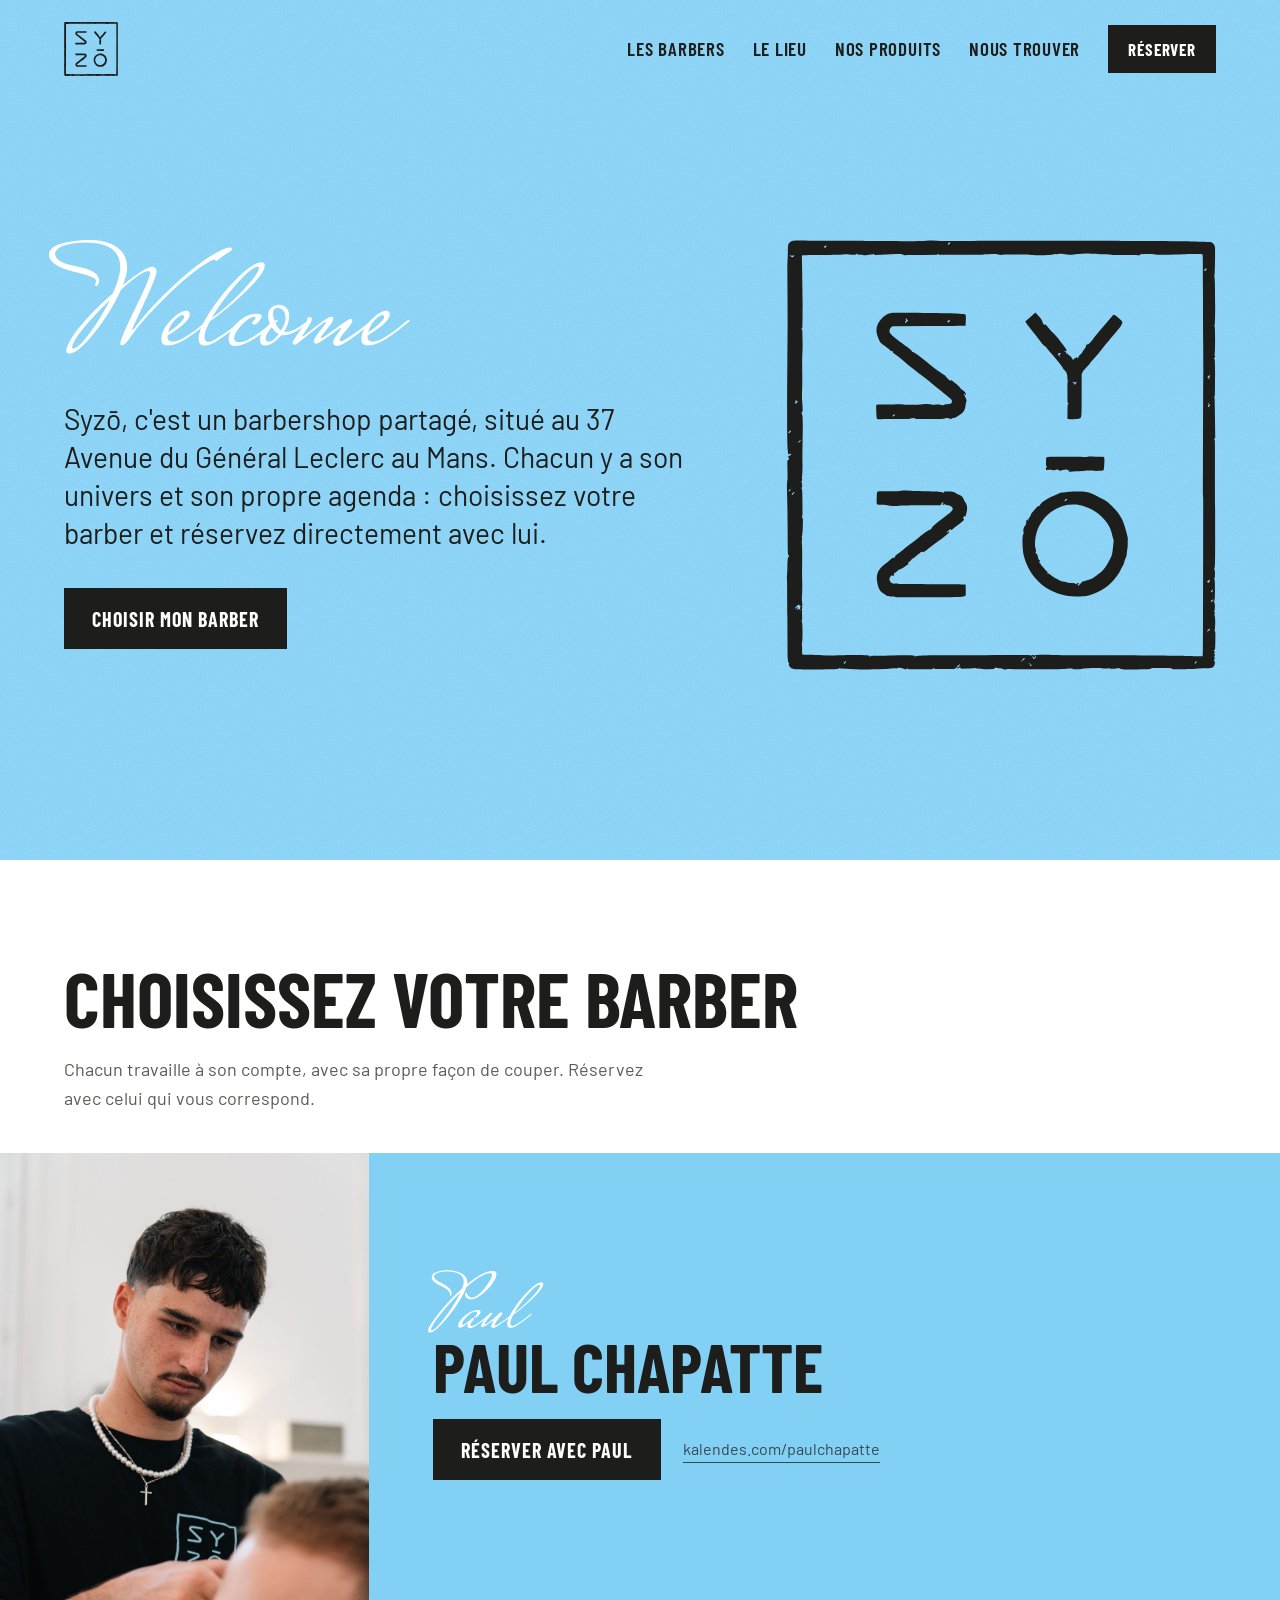
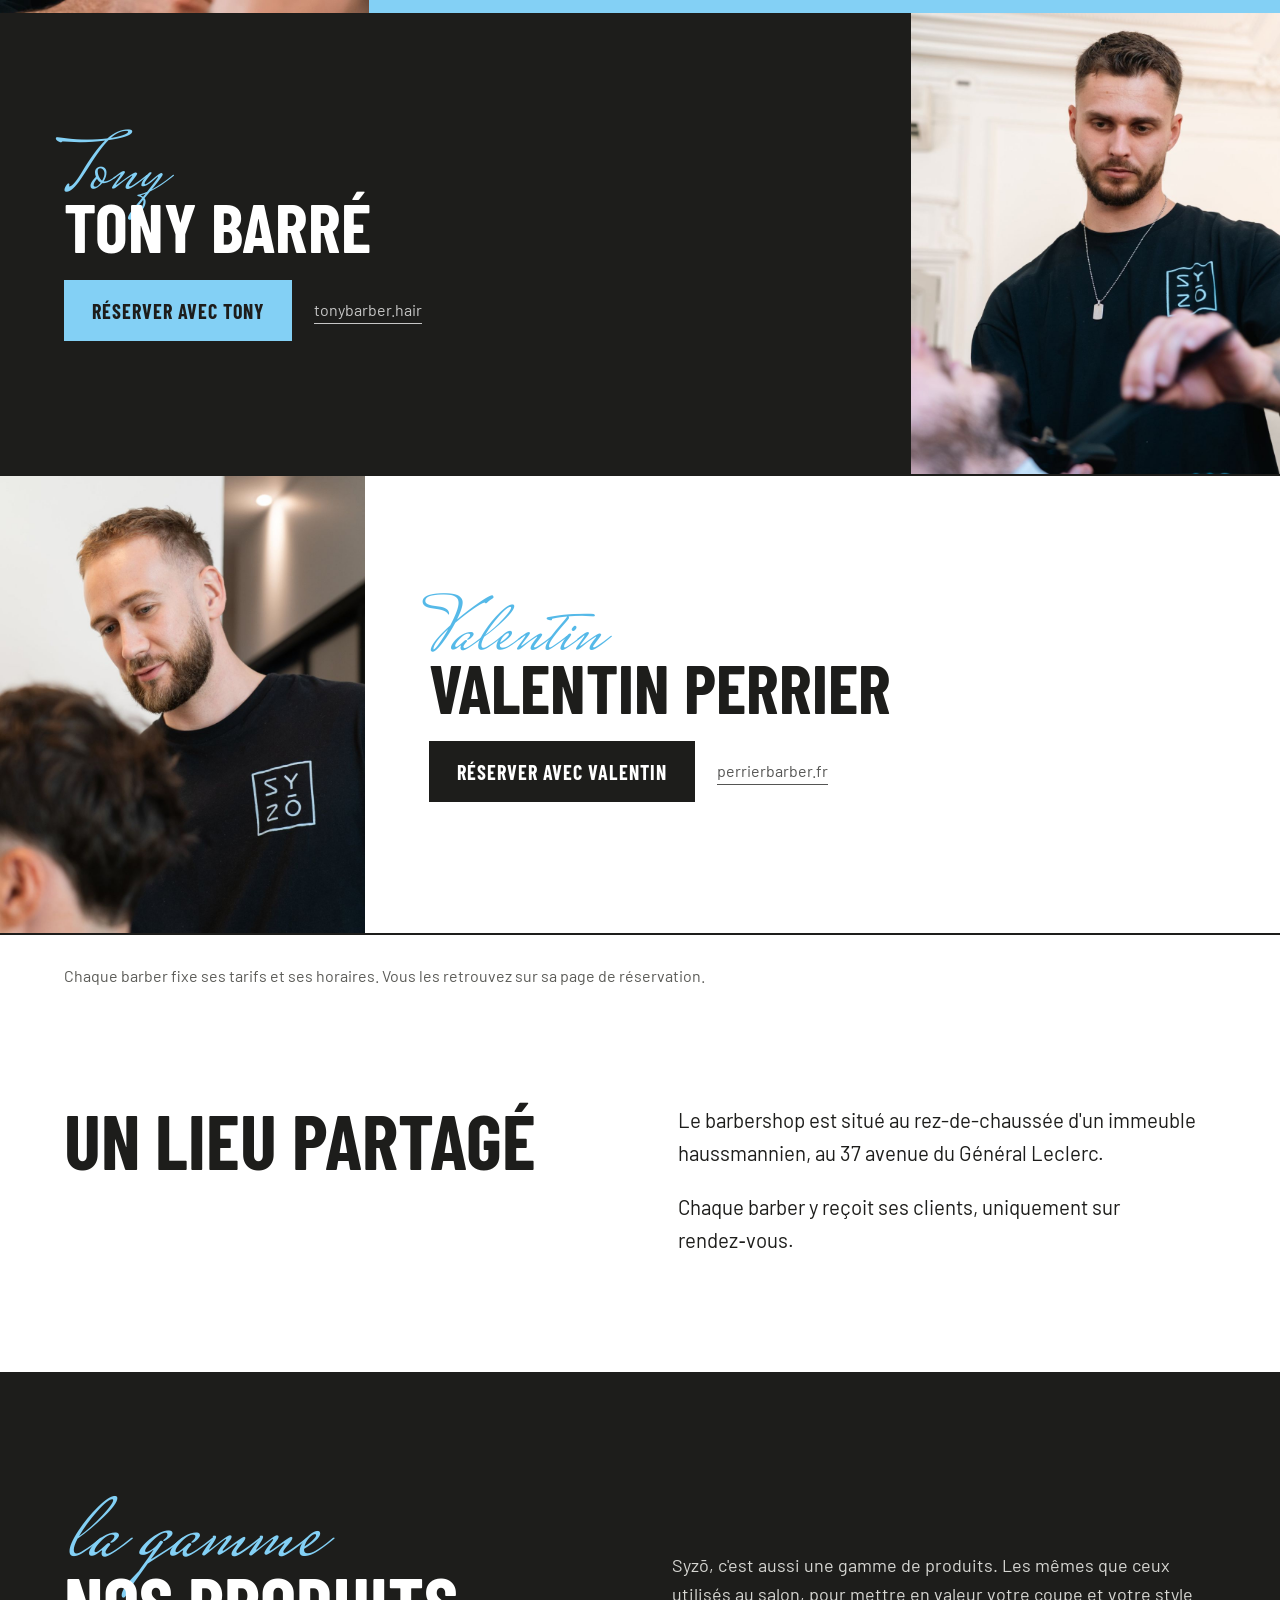
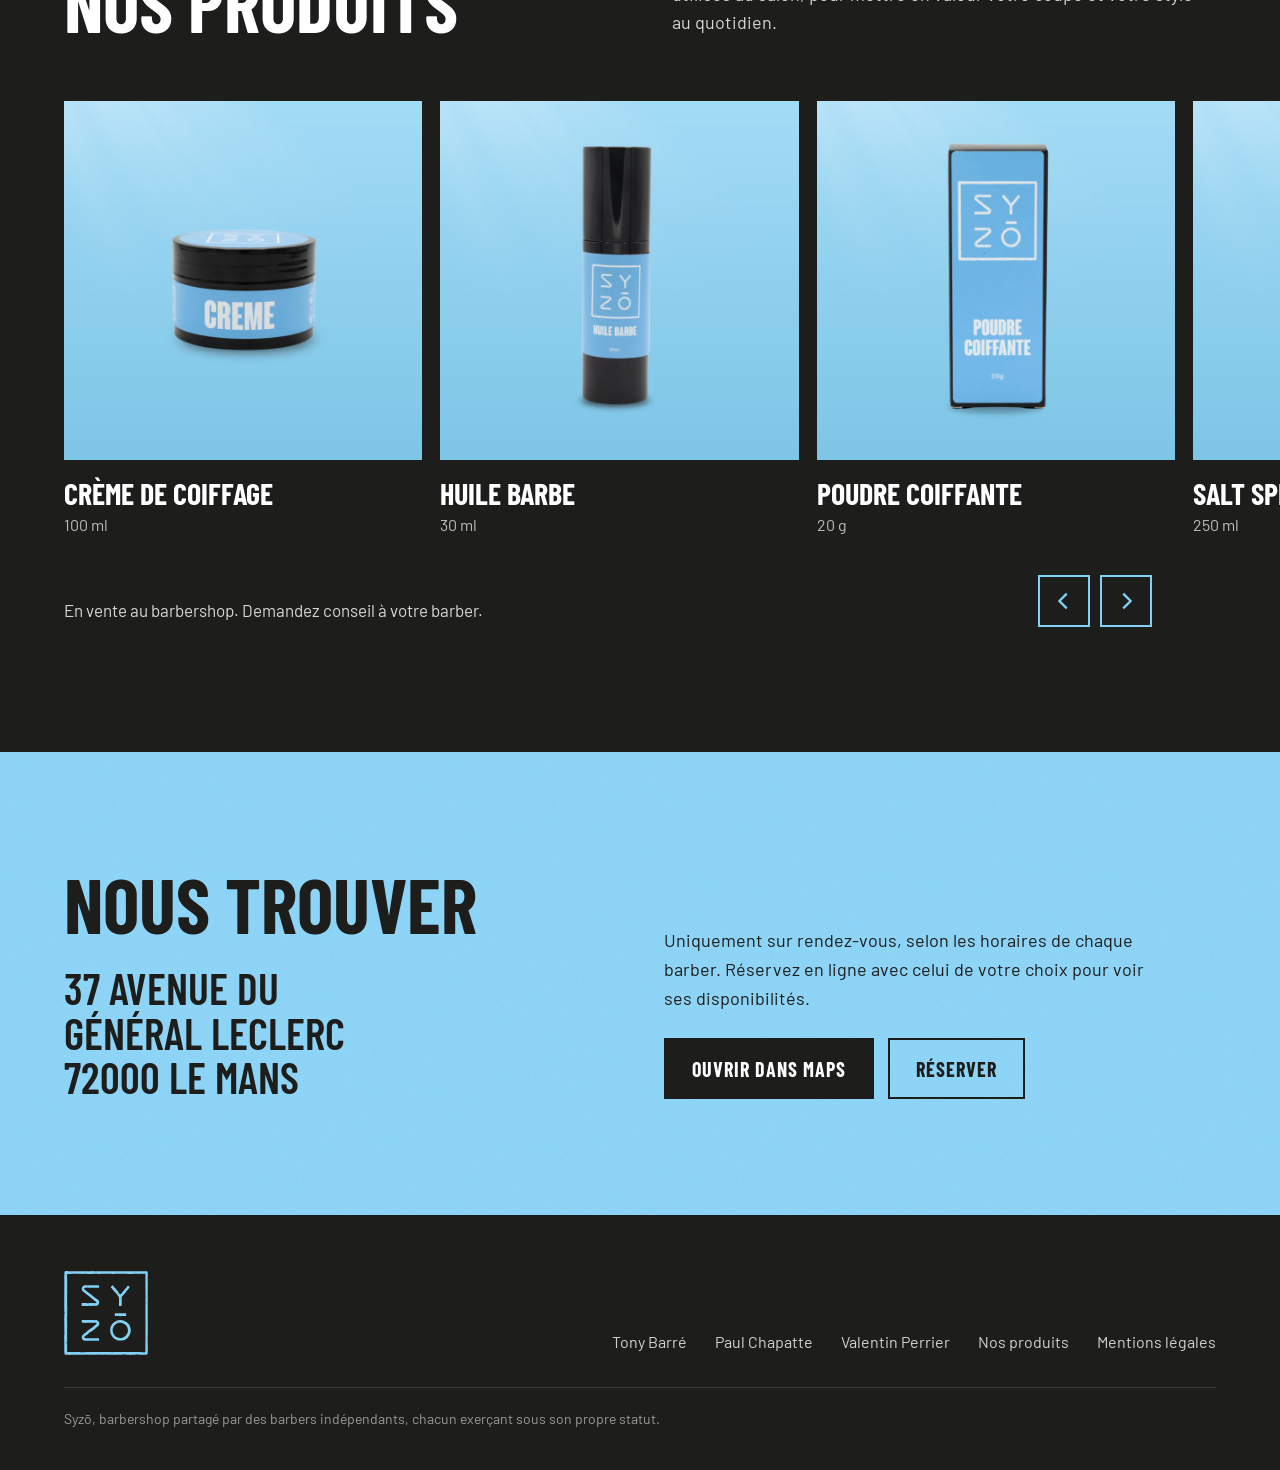
==== index.html @ f6d507df "Rename index (4).html to index.html" ====
<!DOCTYPE html>
<html lang="fr">
<head>
<meta charset="utf-8">
<meta name="viewport" content="width=device-width, initial-scale=1">
<title>Syzo, barbershop au Mans</title>
<meta name="description" content="Syzo, le barbershop partagé par des barbers indépendants au Mans. Chacun son style : réservez directement avec le barber de votre choix.">
<link rel="icon" href="favicon.svg" type="image/svg+xml">
<link rel="stylesheet" href="fonts/fonts.css">
<style>
  :root{
    --ciel:#83D0F5;
    --encre:#1D1D1B;
    --blanc:#FFFFFF;
    --ciel-pale:#E6F5FD;
    --gris:#5B5B57;
    --titre:"Barlow Condensed", "Arial Narrow", sans-serif;
    --texte:"Barlow", system-ui, sans-serif;
    --signature:"Mrs Saint Delafield", cursive;
    --marge:clamp(20px, 5vw, 72px);
  }
  *{box-sizing:border-box;margin:0;padding:0}
  html{scroll-behavior:smooth}
  @media (prefers-reduced-motion:reduce){html{scroll-behavior:auto}*{animation:none!important;transition:none!important}}
  body{font-family:var(--texte);font-size:18px;line-height:1.6;color:var(--encre);background:var(--blanc);-webkit-font-smoothing:antialiased}
  a{color:inherit}
  img,svg{display:block}
  :focus-visible{outline:3px solid var(--encre);outline-offset:3px}
  .sur-encre :focus-visible{outline-color:var(--ciel)}

  /* Texture légère, comme le fond ciel de la charte */
  .texture{position:relative;isolation:isolate}
  .texture::before{content:"";position:absolute;inset:0;z-index:-1;opacity:.18;pointer-events:none;
    background-image:url("data:image/svg+xml,%3Csvg xmlns='http://www.w3.org/2000/svg' width='220' height='220'%3E%3Cfilter id='n'%3E%3CfeTurbulence type='fractalNoise' baseFrequency='.85' numOctaves='3' stitchTiles='stitch'/%3E%3CfeColorMatrix values='0 0 0 0 1 0 0 0 0 1 0 0 0 0 1 0 0 0 .9 0'/%3E%3C/filter%3E%3Crect width='100%25' height='100%25' filter='url(%23n)'/%3E%3C/svg%3E");}

  .logo{color:currentColor}

  /* En-tête */
  header{position:absolute;top:0;left:0;right:0;z-index:10;display:flex;align-items:center;justify-content:space-between;padding:22px var(--marge)}
  header .logo{width:54px;height:54px}
  nav{display:flex;align-items:center;gap:28px}
  nav a{font-family:var(--titre);font-weight:600;font-size:19px;letter-spacing:.04em;text-transform:uppercase;text-decoration:none}
  nav a:hover{text-decoration:underline;text-underline-offset:5px;text-decoration-thickness:2px}
  .bouton{display:inline-block;font-family:var(--titre);font-weight:700;font-size:20px;letter-spacing:.05em;text-transform:uppercase;text-decoration:none;padding:13px 26px 12px;border:2.5px solid currentColor;transition:background .15s,color .15s}
  .bouton.plein{background:var(--encre);color:var(--blanc);border-color:var(--encre)}
  .bouton.plein:hover{background:transparent;color:var(--encre)}
  nav .bouton{font-size:17px;padding:9px 18px 8px}
  @media (max-width:720px){nav a:not(.bouton){display:none}}

  /* Hero */
  .hero{background:var(--ciel);min-height:min(100vh,860px);display:grid;grid-template-columns:1.2fr .8fr;align-items:center;gap:clamp(32px,6vw,96px);padding:130px var(--marge) 80px}
  .logo-titre{width:clamp(220px,40vw,560px);aspect-ratio:1;animation:monte .9s cubic-bezier(.2,.7,.2,1) both}
  .logo-titre svg{width:100%;height:100%}
  .welcome{display:block;font-family:var(--signature);color:var(--blanc);font-size:clamp(96px,11vw,170px);line-height:.9;margin:0 0 clamp(4px,1vw,14px) -.04em}
  .cache{position:absolute;width:1px;height:1px;overflow:hidden;clip:rect(0 0 0 0);white-space:nowrap}
  .hero h1{font-family:var(--titre);font-weight:700;text-transform:uppercase;font-size:clamp(110px,17vw,270px);line-height:.85;letter-spacing:-.005em}
  .hero h1 span{display:block}
  .hero p{max-width:22em;font-size:clamp(22px,2.2vw,32px);line-height:1.35}
  .hero .actions{margin-top:36px;display:flex;flex-wrap:wrap;gap:14px;align-items:center}
  .hero .logo-grand{width:100%;max-width:460px;justify-self:end;aspect-ratio:1}
  .hero .logo-grand svg{width:100%;height:100%}
  .noms{font-family:var(--signature);font-size:clamp(40px,4vw,56px);line-height:1;margin-top:26px;display:block}
  @media (max-width:860px){
    .hero{grid-template-columns:1fr;padding-top:110px;padding-bottom:56px;min-height:0}
    .hero .logo-grand{display:none}
  }

  /* Bandeau */
  .bandeau{background:var(--encre);color:var(--blanc);padding:26px var(--marge);display:flex;flex-wrap:wrap;gap:12px 48px;justify-content:space-between;align-items:baseline}
  .bandeau strong{font-family:var(--titre);font-weight:600;font-size:clamp(22px,2.4vw,30px);text-transform:uppercase;letter-spacing:.03em}
  .bandeau span{color:#CFCFCB;font-size:17px}

  /* Barbiers */
  .barbiers-intro{padding:clamp(64px,8vw,104px) var(--marge) 40px;max-width:1100px}
  h2{font-family:var(--titre);font-weight:700;text-transform:uppercase;font-size:clamp(44px,6vw,84px);line-height:.92}
  .barbiers-intro p{margin-top:22px;max-width:34em;color:var(--gris)}

  .barbier{display:grid;grid-template-columns:auto 1fr;height:clamp(380px,36vw,560px)}
  .barbier:nth-child(even){grid-template-columns:1fr auto}
  .barbier:nth-child(even) .portrait{order:2}
  .barbier.blanc{background:var(--blanc);color:var(--encre);border-top:2.5px solid var(--encre);border-bottom:2.5px solid var(--encre)}
  .barbier.ciel{background:var(--ciel);color:var(--encre)}
  .barbier.encre{background:var(--encre);color:var(--blanc)}

  .portrait{position:relative;overflow:hidden;height:100%;aspect-ratio:4/5}
  .portrait img{position:absolute;inset:0;width:100%;height:100%;object-fit:cover}
  .portrait .vide{position:absolute;inset:clamp(18px,3vw,36px);border:2.5px dashed currentColor;opacity:.55;display:flex;align-items:center;justify-content:center;text-align:center;font-family:var(--titre);font-size:20px;letter-spacing:.04em;text-transform:uppercase;padding:20px}
  .barbier.blanc .portrait{background:var(--ciel-pale)}
  .barbier.ciel .portrait{background:#6CC3EC}
  .barbier.encre .portrait{background:#2A2A27}

  .fiche{padding:clamp(28px,3vw,44px) var(--marge);display:flex;flex-direction:column;justify-content:center;position:relative}
  .signature{font-family:var(--signature);font-size:clamp(54px,6vw,88px);line-height:.8;display:block;margin-bottom:-.18em;margin-left:-.06em;color:var(--ciel)}
  .barbier.ciel .signature{color:var(--blanc)}
  .barbier.blanc .signature{color:#55B9E8}
  .fiche h3{font-family:var(--titre);font-weight:700;text-transform:uppercase;font-size:clamp(46px,5.4vw,78px);line-height:.92;position:relative}
  .fiche .description{margin-top:14px;max-width:30em;font-size:19px}
  .fiche .description.provisoire{font-style:italic;opacity:.7}
  .fiche .actions{margin-top:22px;display:flex;flex-wrap:wrap;gap:14px 22px;align-items:center}
  .fiche .site{font-size:16px;opacity:.75;text-decoration:none;border-bottom:1px solid currentColor}
  .fiche .site:hover{opacity:1}
  .barbier.encre .bouton.plein{background:var(--ciel);color:var(--encre);border-color:var(--ciel)}
  .barbier.encre .bouton.plein:hover{background:transparent;color:var(--ciel)}

  @media (max-width:820px){
    .barbier,.barbier:nth-child(even){grid-template-columns:36% 1fr;height:auto}
    .barbier:nth-child(even) .portrait{order:0}
    .portrait{height:auto;aspect-ratio:4/5;align-self:stretch}
    .fiche{padding:18px 18px 18px 20px}
    .signature{font-size:44px;margin-bottom:-.14em}
    .fiche h3{font-size:clamp(26px,7.4vw,36px)}
    .fiche .actions{margin-top:14px;gap:8px 14px}
    .fiche .bouton{font-size:15px;padding:9px 12px 8px;border-width:2px}
    .fiche .site{font-size:13px}
  }

  .note{padding:28px var(--marge) 0;color:var(--gris);font-size:16px;max-width:60em}

  /* Le lieu */
  .lieu{display:grid;grid-template-columns:1fr 1fr;gap:clamp(24px,6vw,96px);padding:clamp(72px,9vw,120px) var(--marge);align-items:start}
  .lieu .texte p{font-size:clamp(19px,1.6vw,22px)}
  .lieu .texte p{margin-top:22px;max-width:32em}
  .lieu .texte p:first-of-type{margin-top:0}
  .principes{margin-top:0;display:grid;gap:0;border-top:2.5px solid var(--encre)}
  .principes div{padding:18px 0;border-bottom:1px solid #C9C9C4;display:grid;grid-template-columns:150px 1fr;gap:16px;align-items:baseline}
  .principes dt{font-family:var(--titre);font-weight:700;text-transform:uppercase;font-size:24px;line-height:1.1}
  .principes dd{color:var(--gris)}
  .galerie{padding:0 0 clamp(80px,10vw,130px)}
  .piste{display:flex;gap:14px;overflow-x:auto;scroll-snap-type:x mandatory;padding:0 var(--marge) 18px;scroll-padding:0 var(--marge);scrollbar-width:thin;scrollbar-color:var(--encre) transparent}
  .piste figure{flex:0 0 auto;height:clamp(300px,42vw,520px);aspect-ratio:3/4;scroll-snap-align:start;background:var(--ciel-pale);position:relative;margin:0}
  .piste figure.large{aspect-ratio:4/3}
  .piste figure img{width:100%;height:100%;object-fit:cover}
  .piste figure span{position:absolute;inset:14px;border:2px dashed #7FAFC6;display:flex;align-items:center;justify-content:center;font-family:var(--titre);text-transform:uppercase;letter-spacing:.04em;color:#4F8AA6;text-align:center;padding:10px}
  .commandes{display:flex;gap:10px;justify-content:flex-end;padding:14px var(--marge) 0}
  .commandes button{width:52px;height:52px;border:2.5px solid var(--encre);background:transparent;color:var(--encre);cursor:pointer;display:flex;align-items:center;justify-content:center}
  .commandes button:hover{background:var(--encre);color:var(--blanc)}
  .commandes svg{width:22px;height:22px}
  @media (max-width:860px){.lieu{grid-template-columns:1fr}.principes div{grid-template-columns:1fr;gap:4px}}

  /* Produits */
  .produits{background:var(--encre);color:var(--blanc);padding:clamp(80px,10vw,140px) var(--marge)}
  .produits .entete{display:grid;grid-template-columns:1fr 1fr;gap:clamp(24px,5vw,80px);align-items:end}
  .produits .entete p{max-width:30em;color:#D6D6D2}
  .produits .signature-titre{font-family:var(--signature);color:var(--ciel);font-size:clamp(70px,8vw,120px);line-height:.8;display:block;margin-bottom:-.15em}
  .gamme{list-style:none;margin:clamp(40px,5vw,64px) calc(var(--marge) * -1) 0;padding:0 var(--marge) 16px;display:flex;gap:18px;overflow-x:auto;scroll-snap-type:x mandatory;scroll-padding:0 var(--marge);scrollbar-width:thin;scrollbar-color:var(--ciel) transparent}
  .gamme li{flex:0 0 clamp(240px,28vw,380px);scroll-snap-align:start}
  .gamme img{width:100%;aspect-ratio:1;object-fit:cover;display:block}
  .gamme h3{font-family:var(--titre);font-weight:700;text-transform:uppercase;font-size:30px;line-height:1;margin-top:18px}
  .gamme p{color:#BDBDB8;font-size:16px;margin-top:4px}
  .produits .commandes{display:flex;gap:10px;justify-content:flex-end;margin-top:8px}
  .produits .commandes button{width:52px;height:52px;border:2.5px solid var(--ciel);background:transparent;color:var(--ciel);cursor:pointer;display:flex;align-items:center;justify-content:center}
  .produits .commandes button:hover{background:var(--ciel);color:var(--encre)}
  .produits .commandes svg{width:22px;height:22px}
  .produits .dispo{margin-top:-30px;max-width:calc(100% - 140px);color:#D6D6D2;font-size:17px}
  @media (max-width:960px){.produits .entete{grid-template-columns:1fr}}

  /* Infos */
  .infos{background:var(--ciel);padding:clamp(72px,9vw,120px) var(--marge);display:grid;grid-template-columns:1fr 1fr;gap:48px;align-items:end}
  .infos address{font-style:normal;font-family:var(--titre);font-weight:600;text-transform:uppercase;font-size:clamp(30px,3.4vw,46px);line-height:1.02;margin-top:28px}
  .infos .colonne p{max-width:28em}
  .infos .colonne .actions{margin-top:26px;display:flex;flex-wrap:wrap;gap:14px}
  @media (max-width:860px){.infos{grid-template-columns:1fr}}

  footer{background:var(--encre);color:var(--blanc);padding:56px var(--marge) 40px;display:flex;flex-wrap:wrap;gap:32px;justify-content:space-between;align-items:flex-end}
  footer .logo{width:84px;height:84px;color:var(--ciel)}
  footer ul{list-style:none;display:flex;flex-wrap:wrap;gap:10px 28px;font-size:16px}
  footer a{text-decoration:none;opacity:.8}
  footer a:hover{opacity:1;text-decoration:underline}
  footer small{display:block;width:100%;color:#9A9A95;font-size:14px;border-top:1px solid #3A3A37;padding-top:20px}

  /* Un seul moment animé : l'arrivée du hero */
  @keyframes monte{from{opacity:0;transform:translateY(24px)}to{opacity:1;transform:none}}
  .hero h1 span{animation:monte .7s cubic-bezier(.2,.7,.2,1) both}
  .hero h1 span:nth-child(2){animation-delay:.12s}
  .hero .logo-grand{animation:monte .9s .25s cubic-bezier(.2,.7,.2,1) both}
</style>
</head>
<body>

<svg width="0" height="0" style="position:absolute" aria-hidden="true">
  <symbol id="syzo" viewBox="0 0 1563 1564"><path fill-rule="evenodd" fill="currentColor" d="M160.2 1561.1C187.7 1560.5 189.0 1560.4 191.8 1558.3C194.2 1556.5 194.9 1556.4 195.3 1557.5C196.0 1559.1 199.7 1559.4 246.5 1561.0C288.4 1562.5 359.7 1561.1 380.3 1558.3C390.2 1557.0 393.8 1556.9 396.1 1557.7C398.5 1558.6 399.8 1558.5 402.8 1557.3C408.7 1554.7 418.4 1555.2 425.0 1558.3C431.6 1561.5 434.9 1561.7 438.3 1559.0C439.7 1557.9 441.1 1557.0 441.4 1557.0C441.7 1557.0 442.0 1557.9 442.0 1559.0C442.0 1561.0 442.7 1561.0 486.5 1561.0L531.1 1561.0L533.7 1558.2C535.1 1556.7 536.4 1556.0 536.7 1556.5C538.1 1560.3 537.7 1560.3 574.6 1560.4C612.5 1560.5 617.0 1560.1 617.0 1556.8C617.0 1555.7 617.8 1554.6 619.0 1554.3C620.1 1554.0 621.0 1553.4 621.0 1552.9C621.0 1551.0 629.2 1543.1 630.6 1543.7C631.4 1544.0 632.0 1544.6 632.0 1545.1C632.0 1546.9 624.7 1554.0 622.9 1554.0C621.5 1554.0 621.0 1554.7 621.0 1556.6C621.0 1559.5 623.4 1559.3 628.2 1555.9C631.7 1553.5 631.8 1553.5 634.7 1556.6L637.1 1559.3L660.3 1558.6C673.3 1558.2 685.0 1557.3 686.8 1556.7C689.7 1555.7 690.3 1555.8 691.2 1557.4C692.0 1558.9 693.0 1559.1 697.1 1558.5C700.5 1558.0 702.8 1558.3 704.9 1559.3C707.4 1560.5 712.2 1560.8 731.6 1560.5L755.3 1560.3L757.3 1557.6C758.4 1556.0 759.6 1555.3 760.3 1555.7C761.0 1556.2 766.5 1556.7 772.6 1557.0C781.1 1557.4 784.2 1557.9 785.6 1559.2C788.5 1561.7 795.7 1562.3 802.1 1560.6C806.0 1559.6 809.0 1559.4 811.6 1560.0C816.9 1561.1 963.4 1561.8 984.0 1560.9C993.1 1560.4 1009.5 1559.7 1020.5 1559.1C1037.2 1558.3 1040.7 1558.4 1042.4 1559.6C1044.8 1561.2 1070.2 1561.6 1074.3 1560.1C1082.3 1557.0 1135.5 1555.6 1154.0 1557.9C1159.4 1558.6 1163.8 1558.6 1167.5 1557.9C1171.7 1557.1 1174.0 1557.2 1176.8 1558.2C1182.0 1560.0 1199.4 1559.7 1204.7 1557.7C1208.6 1556.2 1209.1 1556.3 1212.7 1558.1C1219.6 1561.7 1229.9 1562.2 1278.0 1561.5C1321.7 1560.9 1327.5 1560.4 1326.5 1557.7C1326.1 1556.8 1333.8 1556.6 1362.2 1556.8C1396.6 1557.1 1398.7 1557.2 1402.9 1559.2C1407.1 1561.2 1408.2 1561.3 1443.9 1560.7C1464.0 1560.3 1485.0 1559.6 1490.5 1559.0C1496.0 1558.4 1510.2 1557.8 1522.0 1557.6C1548.0 1557.2 1552.5 1555.8 1557.0 1547.0C1559.8 1541.5 1559.8 1532.5 1557.0 1530.8C1554.5 1529.2 1554.5 1527.8 1557.0 1525.5C1559.4 1523.3 1559.5 1521.2 1557.5 1518.3C1556.1 1516.3 1556.2 1515.8 1558.0 1512.7C1560.0 1509.3 1560.0 1509.3 1558.0 1506.8C1556.3 1504.6 1556.2 1504.1 1557.5 1502.4C1559.6 1499.6 1559.4 1495.9 1557.0 1495.3C1554.4 1494.6 1554.3 1491.0 1556.9 1491.0C1560.0 1491.0 1560.3 1488.8 1560.8 1456.1C1561.2 1427.4 1561.1 1424.5 1559.6 1423.4C1558.0 1422.3 1558.0 1421.3 1559.0 1413.8C1561.0 1400.0 1560.6 1371.4 1558.5 1366.1C1557.1 1362.7 1556.9 1361.3 1557.8 1359.9C1559.4 1357.3 1559.3 1354.9 1557.3 1352.1C1555.8 1349.9 1555.8 1349.6 1557.3 1348.5C1559.7 1346.8 1560.0 1322.3 1557.6 1318.9C1555.6 1316.0 1555.6 1314.1 1557.4 1312.1C1559.9 1309.3 1560.1 1237.4 1557.6 1233.8C1556.0 1231.4 1556.0 1231.0 1557.3 1231.0C1559.8 1231.0 1560.2 1202.6 1557.8 1198.9C1556.2 1196.4 1556.2 1196.0 1558.2 1190.9C1560.2 1185.5 1560.2 1185.0 1560.0 977.0C1559.7 709.2 1559.9 731.2 1557.8 727.4C1556.1 724.3 1556.1 724.1 1558.2 721.5L1560.3 718.8L1559.5 648.3C1559.1 609.5 1558.4 576.6 1558.0 575.2C1557.6 573.7 1556.9 571.7 1556.5 570.8C1556.0 569.5 1556.3 569.0 1557.4 569.0C1559.3 569.0 1559.2 572.1 1559.6 510.0C1560.1 451.2 1559.4 432.0 1556.9 432.0C1555.8 432.0 1555.0 431.3 1555.0 430.5C1555.0 429.7 1555.9 429.0 1557.0 429.0C1559.8 429.0 1560.8 422.9 1558.5 419.4C1557.2 417.3 1557.1 416.6 1558.1 415.3C1560.3 412.7 1560.5 323.6 1558.4 315.9C1556.9 310.6 1556.9 309.8 1558.2 308.2C1561.3 304.6 1560.5 134.0 1557.4 134.0C1556.6 134.0 1556.0 133.6 1556.0 133.0C1556.0 132.4 1556.6 132.0 1557.3 132.0C1558.9 132.0 1560.7 37.2 1559.4 26.9C1558.3 18.0 1555.2 13.2 1548.5 9.7C1544.8 7.7 1542.2 7.5 1511.5 6.8C1493.3 6.4 1469.5 5.6 1458.5 5.0C1419.1 3.0 801.0 1.8 641.3 3.5C581.7 4.1 558.7 4.0 544.7 3.0C529.8 2.0 523.3 2.0 509.5 3.1C500.1 3.8 480.6 4.4 466.0 4.3C451.4 4.2 394.1 3.9 338.5 3.5C188.4 2.6 160.7 2.5 147.5 2.9C140.9 3.0 111.4 2.9 82.0 2.5C24.1 1.7 23.8 1.7 15.8 7.0C7.5 12.5 6.6 15.9 6.3 40.0C6.2 51.3 5.7 66.8 5.1 74.5C4.5 83.1 4.4 121.2 4.8 174.0C5.6 270.1 5.5 336.6 4.5 444.0C2.9 600.7 3.4 739.2 5.6 761.5C7.4 780.0 8.0 782.0 11.1 778.9C13.5 776.5 16.6 776.5 17.9 778.9C18.8 780.5 18.2 781.1 13.2 783.6C6.8 786.8 6.0 788.5 9.0 792.0C11.7 795.1 11.5 796.6 8.3 798.7C3.9 801.5 4.0 801.1 4.7 829.0C5.0 843.6 5.3 856.9 5.2 858.5C5.2 860.1 5.1 864.1 5.1 867.2C5.0 870.4 4.6 875.0 4.0 877.4C2.6 883.6 2.6 895.3 4.0 948.0C4.7 973.6 5.4 1025.1 5.5 1062.5C5.8 1136.5 6.1 1143.9 9.1 1146.6C11.6 1148.8 11.5 1149.8 8.6 1152.5C5.8 1155.1 5.4 1159.0 4.5 1192.0C4.2 1203.3 3.6 1215.9 3.1 1220.0C2.5 1224.8 2.5 1229.8 3.1 1234.0C3.7 1238.0 4.3 1291.7 4.6 1372.5C4.8 1445.1 5.4 1511.7 6.0 1520.4C7.0 1535.9 7.3 1537.2 10.5 1538.3C11.1 1538.6 11.1 1539.9 10.3 1542.1C9.1 1545.1 9.2 1545.8 11.5 1549.1C17.0 1557.5 22.8 1560.1 38.0 1561.0C52.9 1561.9 123.4 1562.0 160.2 1561.1ZM888.0 1547.0C886.9 1545.9 886.0 1544.3 886.0 1543.5C886.0 1542.7 885.4 1542.0 884.6 1542.0C883.4 1542.0 882.0 1540.0 882.0 1538.4C882.0 1536.8 885.2 1538.5 886.0 1540.5C886.5 1541.9 887.6 1543.0 888.4 1543.0C889.8 1543.0 893.0 1546.6 893.0 1548.2C893.0 1549.7 890.0 1549.0 888.0 1547.0ZM209.7 1540.3C208.1 1538.8 213.7 1532.0 216.6 1532.0C218.9 1532.0 218.2 1534.7 214.9 1537.9C211.8 1541.1 210.8 1541.5 209.7 1540.3ZM1485.5 1540.0C1484.3 1538.1 1489.4 1532.0 1492.2 1532.0C1494.0 1532.0 1492.8 1536.3 1490.4 1538.5C1487.5 1541.2 1486.4 1541.5 1485.5 1540.0ZM855.0 1532.0C855.0 1531.4 855.7 1530.7 856.5 1530.4C857.3 1530.0 858.7 1528.3 859.6 1526.4C861.5 1522.5 865.7 1519.3 867.2 1520.8C868.6 1522.2 866.2 1525.7 862.0 1528.3C860.1 1529.4 858.1 1531.0 857.7 1531.7C856.7 1533.3 855.0 1533.4 855.0 1532.0ZM898.4 1521.1C898.0 1519.4 897.0 1518.0 895.9 1517.7C893.6 1517.1 893.4 1515.2 895.6 1514.3C896.6 1513.9 898.1 1514.7 899.6 1516.4C902.5 1519.4 905.0 1519.8 905.0 1517.2C905.0 1515.3 906.8 1513.0 908.2 1513.0C909.8 1513.0 909.0 1516.9 907.2 1518.2C906.1 1518.9 904.8 1520.5 904.1 1521.8C902.4 1525.1 899.1 1524.7 898.4 1521.1ZM302.8 1512.8C301.4 1510.6 300.4 1510.5 285.4 1509.8C260.0 1508.8 221.2 1508.9 199.4 1510.1C183.3 1511.0 169.9 1510.9 130.4 1509.6C103.5 1508.7 76.8 1508.0 71.0 1508.2C65.2 1508.3 59.9 1508.1 59.2 1507.7C58.3 1507.1 58.0 1502.2 58.0 1489.1C58.0 1478.4 57.6 1471.0 57.0 1470.4C56.3 1469.7 56.5 1468.1 57.7 1465.4C60.3 1459.8 60.0 1393.8 57.4 1388.4C55.9 1385.3 55.9 1384.7 57.2 1383.2C58.5 1381.8 58.6 1378.9 57.9 1364.0C57.4 1353.2 57.5 1342.1 58.1 1335.1C58.9 1326.5 58.8 1321.5 57.9 1315.3C56.9 1308.8 56.9 1303.3 57.9 1289.3C58.7 1277.2 58.9 1261.4 58.4 1240.0C58.1 1222.7 57.8 1204.9 57.9 1200.5C58.8 1154.8 58.5 1111.0 57.4 1106.8C56.4 1103.1 56.4 1100.1 57.3 1093.0C58.1 1086.3 58.1 1083.2 57.3 1081.0C56.4 1078.7 56.5 1077.8 57.4 1077.3C58.9 1076.4 61.0 1046.7 61.0 1025.8C61.0 1011.9 60.6 1010.3 56.8 1008.6C55.9 1008.2 56.1 1007.6 57.6 1006.5C59.6 1005.0 59.6 1004.6 59.3 960.2C59.0 912.0 58.6 905.8 56.4 903.9C54.6 902.4 54.6 901.0 56.5 901.0C59.0 901.0 58.9 885.7 56.4 880.7C55.0 878.2 55.1 877.7 56.9 875.1C58.7 872.7 58.8 871.7 57.9 869.1C57.2 867.2 57.1 864.4 57.6 862.2C59.2 854.2 60.0 824.3 59.2 801.5C59.0 796.5 59.2 773.1 59.6 749.5C61.1 661.8 60.9 640.1 58.1 634.2L55.7 629.2L57.9 626.4C60.5 623.1 60.6 618.2 58.5 589.0C57.3 572.5 57.2 564.2 58.1 546.0C58.8 532.0 58.9 506.5 58.5 478.3C58.0 446.7 58.2 426.5 59.1 411.3C59.9 396.3 60.1 379.7 59.5 357.8L58.8 326.2L56.3 325.5C53.4 324.8 53.8 322.5 56.9 322.6C59.4 322.7 59.3 323.8 59.7 272.0C59.8 253.6 60.0 235.6 60.0 232.0C60.2 222.5 58.1 94.4 57.5 74.5C57.1 65.1 57.3 56.9 57.8 56.2C58.5 55.2 72.6 54.8 127.1 54.5C172.1 54.3 199.5 53.7 207.3 52.9C216.6 51.9 221.2 51.9 228.8 52.8C242.6 54.5 253.0 54.4 253.0 52.5C253.0 49.1 258.0 48.7 259.2 52.1C260.3 55.0 293.0 56.2 300.4 53.5C302.8 52.7 306.1 52.3 309.0 52.7C312.5 53.1 314.4 52.8 316.3 51.6C318.8 49.9 318.9 49.9 320.0 52.1L321.2 54.3L347.4 53.6C361.7 53.2 376.9 52.5 381.0 52.0C389.6 51.0 415.7 50.7 421.2 51.6C423.3 52.0 425.0 52.8 425.0 53.5C425.0 55.3 432.1 55.7 445.0 54.9C450.8 54.5 476.4 54.1 501.9 54.1L548.4 54.0L550.8 51.7C553.1 49.5 553.2 49.5 554.6 51.5C556.1 53.5 557.4 53.5 634.3 53.8C700.5 54.0 713.4 53.8 718.5 52.6C722.8 51.5 726.3 51.3 731.0 51.9C734.6 52.3 738.8 52.3 740.5 51.9C746.6 50.1 765.1 50.8 771.5 53.1C776.9 55.0 778.1 55.1 783.0 54.0C791.5 52.1 878.4 52.6 895.5 54.7C911.2 56.5 960.9 55.0 971.4 52.4C974.7 51.5 978.3 51.1 979.4 51.4C980.6 51.7 985.2 51.4 989.7 50.8C996.6 49.8 999.3 49.9 1007.7 51.3C1021.9 53.8 1037.3 54.5 1044.5 53.0C1047.8 52.3 1057.5 51.4 1066.0 50.9C1074.5 50.4 1085.3 49.7 1089.9 49.4C1094.5 49.1 1102.8 49.4 1108.4 50.0C1113.9 50.6 1130.2 51.3 1144.5 51.6C1158.8 51.9 1175.7 52.7 1182.2 53.6C1191.2 54.7 1202.4 55.0 1231.2 54.8C1251.7 54.6 1272.6 54.9 1277.7 55.4C1286.8 56.2 1286.8 56.2 1287.2 53.8L1287.5 51.5L1308.5 51.2C1324.0 51.0 1333.0 51.3 1343.0 52.6C1357.3 54.4 1410.4 54.1 1444.0 52.0C1468.4 50.5 1511.3 50.7 1513.6 52.4C1515.5 53.8 1515.5 56.3 1515.7 173.2C1515.9 238.8 1516.2 331.6 1516.6 379.5C1516.9 427.4 1517.1 470.1 1517.1 474.5C1517.0 478.9 1516.8 689.9 1516.6 943.5C1516.1 1567.4 1516.3 1510.5 1514.3 1512.6C1512.7 1514.2 1510.3 1514.3 1484.5 1513.7C1469.1 1513.3 1450.7 1512.6 1443.5 1512.0C1433.1 1511.2 1211.8 1509.4 1166.0 1509.7C1094.1 1510.2 1000.7 1509.8 968.5 1508.9C925.9 1507.7 909.2 1508.0 904.7 1510.1C902.6 1511.0 901.7 1511.1 900.8 1510.2C899.3 1508.7 893.4 1508.6 892.5 1510.0C891.7 1511.4 887.3 1511.3 886.4 1509.9C885.9 1509.0 864.3 1508.9 801.1 1509.5C704.9 1510.5 584.7 1510.7 559.5 1510.1C529.8 1509.3 472.9 1511.4 471.8 1513.4C470.7 1515.4 468.0 1515.5 468.0 1513.6C468.0 1512.9 467.0 1511.9 465.8 1511.5C460.3 1509.8 423.4 1509.4 386.0 1510.7C364.3 1511.4 338.4 1511.9 328.5 1511.8C312.8 1511.5 310.2 1511.7 308.0 1513.3C304.9 1515.5 304.5 1515.5 302.8 1512.8ZM1531.0 1422.2C1531.0 1419.6 1538.5 1412.6 1540.4 1413.3C1542.9 1414.3 1542.3 1415.7 1538.0 1420.0C1533.7 1424.3 1531.0 1425.1 1531.0 1422.2ZM38.5 1345.0C37.7 1343.6 38.8 1342.0 40.6 1342.0C41.6 1342.0 42.0 1340.8 42.0 1338.0C42.0 1333.5 40.6 1333.5 36.6 1337.9C35.5 1339.1 34.1 1340.0 33.3 1340.0C30.5 1340.0 32.2 1336.6 37.8 1331.4C43.9 1325.7 47.8 1324.4 48.7 1328.0C49.0 1329.1 50.0 1330.0 51.0 1330.0C53.4 1330.0 54.1 1332.1 52.3 1334.1C49.6 1337.2 49.0 1341.8 51.1 1342.3C53.4 1342.9 53.7 1346.0 51.4 1346.0C50.5 1346.0 49.6 1345.1 49.3 1344.0C48.7 1341.6 42.0 1341.0 42.0 1343.4C42.0 1345.1 39.3 1346.3 38.5 1345.0ZM1544.0 1314.7C1544.0 1312.2 1551.5 1305.9 1552.8 1307.2C1554.6 1309.0 1554.3 1309.6 1550.8 1312.9C1547.4 1316.1 1544.0 1317.0 1544.0 1314.7ZM637.9 1297.6C648.8 1295.9 653.0 1294.2 653.0 1291.2C653.5 1272.4 653.0 1253.6 652.0 1252.6C651.2 1251.8 619.1 1251.5 529.0 1251.4C431.8 1251.3 406.7 1251.0 405.5 1250.0C404.4 1249.1 402.4 1248.9 398.7 1249.5C388.2 1250.9 381.3 1247.8 377.3 1239.9C374.5 1234.5 374.9 1231.3 379.1 1224.8C382.2 1220.0 382.3 1219.9 386.4 1220.5C391.5 1221.3 395.8 1218.8 392.8 1216.9C389.9 1215.3 390.7 1213.3 395.6 1210.1C398.1 1208.4 400.3 1207.0 400.5 1207.0C400.8 1207.0 402.9 1205.2 405.1 1203.0C409.5 1198.7 414.5 1195.9 417.0 1196.3C417.9 1196.4 424.7 1192.5 432.3 1187.5C444.9 1179.2 448.3 1176.0 444.5 1176.0C441.7 1176.0 443.0 1173.2 446.7 1170.9C450.8 1168.4 453.3 1166.1 454.6 1163.7C455.5 1162.1 465.4 1155.0 466.7 1155.0C467.2 1155.0 468.5 1153.4 469.8 1151.5C471.3 1149.1 472.8 1148.0 474.4 1148.0C476.2 1148.0 477.0 1147.4 477.2 1145.8C477.4 1144.5 478.3 1143.4 479.5 1143.1C480.6 1142.9 481.9 1142.2 482.3 1141.4C482.7 1140.6 483.7 1140.0 484.5 1140.0C485.3 1140.0 486.6 1138.7 487.4 1137.1C489.2 1133.6 494.7 1132.2 496.7 1134.7C498.2 1136.7 504.3 1133.0 517.5 1122.0C522.4 1117.9 535.5 1108.1 546.5 1100.2C575.1 1079.6 593.0 1064.7 593.0 1061.4C593.0 1059.2 588.2 1059.7 587.0 1062.0C586.4 1063.1 585.3 1064.0 584.5 1064.0C582.3 1064.0 582.7 1062.2 585.2 1060.9C586.5 1060.2 589.4 1058.0 591.7 1055.9C596.5 1051.5 600.0 1050.8 600.0 1054.1C600.0 1056.0 600.4 1055.9 604.1 1052.5C606.3 1050.5 615.0 1043.8 623.4 1037.6C638.0 1026.7 647.0 1018.3 647.0 1015.3C647.0 1014.3 646.4 1014.1 645.0 1014.5C642.9 1015.2 642.1 1012.7 644.0 1011.5C644.5 1011.2 645.0 1010.1 645.0 1009.1C645.0 1008.0 645.9 1006.2 647.0 1004.9L649.0 1002.5L649.6 1004.8C650.7 1008.8 651.7 1007.1 654.9 995.5C660.3 976.1 659.3 964.6 650.9 952.5C649.0 949.7 646.8 945.5 646.1 943.2C643.5 935.3 635.0 927.6 626.7 925.6C625.2 925.2 621.9 923.4 619.4 921.5C612.4 916.1 605.8 914.6 589.7 914.5L575.8 914.5L573.5 917.5L571.1 920.4L568.7 918.2C566.7 916.3 565.2 916.0 559.1 916.0C555.1 916.0 551.1 915.6 550.1 915.0C549.0 914.5 529.3 913.8 503.4 913.5C478.7 913.2 454.4 912.5 449.5 912.0C436.7 910.6 426.2 910.8 413.5 912.5C405.7 913.5 392.7 914.0 368.2 914.0C336.1 914.0 333.9 914.1 332.1 915.9C330.5 917.5 330.2 920.1 329.5 938.0C328.5 964.1 327.1 962.2 348.8 963.1C357.4 963.5 367.4 964.5 371.0 965.4C378.6 967.2 391.4 967.4 412.0 966.0C420.0 965.4 457.1 964.8 494.5 964.6L562.5 964.3L562.8 961.7C563.3 957.5 572.0 951.4 572.0 955.2C572.0 955.9 570.8 957.6 569.3 959.2C566.0 962.7 568.0 963.9 574.2 962.1C577.5 961.1 578.5 961.1 579.8 962.3C580.8 963.1 584.4 964.1 588.0 964.5C595.5 965.3 597.3 966.1 601.7 970.3C611.2 979.2 606.5 985.3 569.0 1012.8C540.3 1033.8 531.9 1041.4 527.9 1050.2C527.2 1051.9 525.9 1053.0 524.6 1053.0C520.3 1053.1 496.8 1069.6 477.0 1086.5C470.1 1092.3 458.9 1100.9 452.0 1105.5C445.1 1110.1 434.6 1118.2 428.5 1123.5C422.4 1128.7 413.7 1135.7 409.0 1138.9C398.9 1145.9 397.0 1147.8 396.1 1152.2C395.5 1155.1 395.0 1155.5 391.9 1155.6C386.4 1155.7 386.3 1155.8 380.8 1160.8C377.9 1163.4 369.9 1170.1 363.0 1175.7C343.5 1191.5 337.6 1198.2 333.2 1210.2C329.4 1220.3 328.8 1227.7 330.5 1239.7C334.3 1265.1 339.3 1275.1 354.0 1285.9C366.2 1295.0 370.4 1296.5 383.6 1296.5C390.2 1296.5 395.2 1296.9 396.1 1297.6C396.9 1298.2 398.1 1298.9 398.7 1299.1C399.4 1299.3 451.2 1299.4 513.7 1299.3C612.4 1299.2 628.9 1299.0 637.9 1297.6ZM1091.3 1294.5C1122.9 1289.8 1164.5 1266.8 1186.4 1242.2C1199.0 1228.0 1211.1 1211.0 1215.7 1201.0C1218.2 1195.8 1221.8 1188.8 1223.9 1185.5C1226.0 1182.2 1228.0 1177.6 1228.4 1175.3C1228.7 1173.1 1231.1 1165.9 1233.7 1159.3C1237.5 1149.7 1238.4 1146.1 1238.7 1140.0C1238.9 1135.9 1239.7 1129.8 1240.5 1126.5C1241.4 1122.6 1242.0 1114.0 1242.2 1102.0L1242.4 1083.5L1237.1 1062.0C1226.0 1016.7 1214.5 996.5 1181.8 964.4C1166.1 949.0 1166.9 949.5 1126.0 928.8C1110.8 921.1 1097.1 917.1 1079.0 915.0C1064.4 913.3 1028.5 914.2 1021.0 916.4C1018.0 917.3 1011.7 918.1 1007.0 918.3C999.6 918.5 997.4 919.1 990.0 922.4C985.3 924.5 977.0 928.2 971.5 930.5C946.3 941.1 927.4 954.1 922.7 963.9C920.7 968.0 920.2 968.5 917.3 968.4C914.5 968.2 913.5 968.9 910.8 972.4C909.0 974.6 904.3 980.0 900.4 984.2C892.9 992.0 889.8 997.0 888.5 1002.7C888.2 1004.5 887.1 1006.6 886.1 1007.2C883.0 1009.5 881.0 1013.4 881.0 1017.2C881.0 1021.5 879.4 1022.3 878.4 1018.4L877.8 1015.9L875.4 1018.1C873.4 1020.0 873.0 1021.3 873.0 1026.5C873.0 1032.1 872.6 1033.3 869.0 1038.6C863.3 1047.0 861.6 1053.3 863.0 1060.8C864.1 1066.2 864.0 1066.9 861.8 1071.0C857.7 1079.0 859.1 1128.6 864.1 1147.7C884.0 1224.8 940.9 1279.1 1015.7 1292.5C1037.0 1296.3 1073.2 1297.2 1091.3 1294.5ZM1544.5 1280.0C1543.8 1278.8 1546.0 1275.4 1548.9 1273.4C1553.5 1270.2 1554.2 1273.6 1549.9 1277.9C1546.7 1281.2 1545.5 1281.6 1544.5 1280.0ZM1060.2 1256.8C1059.4 1256.0 1059.7 1254.9 1061.4 1252.6C1065.4 1247.2 1065.4 1247.0 1061.6 1247.0C1058.6 1247.0 1058.0 1247.4 1058.0 1249.0C1058.0 1251.7 1055.3 1252.7 1053.7 1250.7C1051.9 1248.3 1044.8 1247.1 1033.5 1247.0C1025.5 1247.0 1022.6 1246.5 1019.0 1244.9C1016.5 1243.7 1011.2 1242.4 1007.2 1241.9C999.6 1241.1 999.0 1240.8 978.2 1229.2C974.2 1227.0 967.6 1222.4 963.4 1219.1C958.3 1214.9 955.0 1213.0 953.1 1213.0C949.4 1213.0 948.9 1212.3 950.3 1209.2C951.2 1207.2 951.2 1206.6 950.1 1206.2C947.5 1205.3 941.1 1198.9 938.6 1194.5C937.2 1192.2 933.8 1188.3 931.0 1186.0C927.6 1183.2 926.0 1181.1 926.0 1179.5C926.0 1178.1 924.8 1176.2 922.9 1174.8L919.9 1172.4L921.7 1169.2L923.5 1166.0L920.4 1163.5C917.7 1161.4 917.0 1160.0 916.1 1154.3C914.5 1145.1 913.5 1142.8 910.0 1140.8C907.0 1139.1 905.8 1134.8 908.0 1133.5C909.6 1132.5 909.2 1127.8 907.0 1121.5C903.2 1110.6 904.9 1084.0 910.6 1064.2C924.7 1015.1 967.1 975.4 1017.0 964.5C1027.1 962.3 1052.7 961.4 1061.6 962.9C1079.3 966.0 1108.3 977.2 1122.3 986.3C1156.1 1008.3 1178.6 1038.2 1185.1 1069.8C1186.1 1074.9 1187.9 1082.2 1189.1 1085.9L1191.1 1092.8L1189.0 1113.6C1185.8 1145.6 1184.2 1150.8 1171.4 1172.3C1158.2 1194.3 1151.3 1202.8 1139.0 1211.8C1134.9 1214.9 1129.1 1219.6 1126.1 1222.2C1118.7 1228.9 1109.8 1233.1 1091.8 1238.5L1076.5 1243.1L1071.0 1248.9C1063.2 1257.0 1061.6 1258.2 1060.2 1256.8ZM1532.9 1244.9C1530.5 1242.5 1530.8 1239.7 1533.5 1239.2C1534.6 1239.0 1536.3 1238.1 1537.2 1237.3C1540.8 1234.1 1542.1 1236.5 1539.7 1241.9C1537.3 1247.5 1536.0 1248.0 1532.9 1244.9ZM1013.2 950.3C1011.1 949.5 1011.8 947.5 1015.4 944.1C1018.6 941.0 1022.0 940.4 1022.0 942.8C1022.0 944.3 1014.5 950.8 1013.2 950.3ZM20.3 925.3C19.7 923.7 27.0 916.0 29.1 916.0C31.2 916.0 29.7 920.0 26.3 923.3C22.2 927.4 21.2 927.8 20.3 925.3ZM8.5 913.9C7.4 912.3 13.2 906.1 15.8 906.0C18.0 906.0 17.1 908.8 13.9 911.9C10.6 915.2 9.5 915.6 8.5 913.9ZM1059.5 841.1C1069.4 840.5 1081.8 839.5 1087.0 838.9C1092.2 838.3 1098.8 838.0 1101.5 838.4C1118.6 840.5 1151.6 839.8 1154.1 837.3C1156.7 834.7 1158.7 792.3 1156.3 789.9C1155.5 789.1 1149.7 788.6 1137.8 788.5C1128.3 788.3 1116.2 787.9 1110.9 787.5C1103.6 786.9 1100.1 787.1 1095.9 788.3C1091.9 789.4 1089.2 789.6 1085.5 789.0C1082.8 788.5 1051.7 788.1 1016.5 788.1C957.5 788.0 952.2 788.1 949.0 789.8L945.5 791.5L945.2 807.2C945.0 822.5 945.0 823.0 947.0 823.0C949.6 823.0 949.6 825.6 947.0 826.3C945.4 826.7 945.0 827.7 945.0 831.5L945.0 836.1L955.5 835.9C962.6 835.7 966.4 836.0 967.2 836.8C969.1 838.7 979.6 837.3 983.8 834.7C984.5 834.2 985.6 834.3 986.3 834.8C987.0 835.3 988.9 836.0 990.5 836.4C992.1 836.8 994.2 837.8 995.2 838.7C996.6 840.0 997.2 840.0 1000.2 838.4C1002.0 837.4 1006.4 836.3 1010.0 835.8C1013.6 835.4 1017.8 834.8 1019.3 834.4C1021.6 833.9 1022.2 834.1 1022.7 835.9C1023.4 838.5 1026.6 838.7 1029.2 836.3C1030.2 835.4 1031.0 835.1 1031.0 835.6C1031.0 836.1 1030.0 837.4 1028.8 838.4L1026.7 840.3L1029.1 841.6C1030.6 842.5 1033.3 842.9 1036.5 842.6C1039.2 842.3 1049.6 841.6 1059.5 841.1ZM43.6 736.2C43.0 735.1 49.8 728.0 51.5 728.0C53.9 728.0 53.2 730.9 50.1 734.1C47.2 736.9 44.6 737.8 43.6 736.2ZM8.4 700.9C7.7 699.7 13.7 693.0 15.6 693.0C18.6 693.0 18.1 695.5 14.7 698.7C10.8 702.2 9.5 702.7 8.4 700.9ZM389.5 650.7C397.2 650.7 412.1 650.9 422.5 651.0C437.3 651.3 443.4 650.9 450.0 649.6C465.5 646.5 466.0 646.5 467.6 648.8C469.1 650.9 469.2 650.9 521.3 650.7C568.6 650.5 573.8 650.3 576.7 648.7C581.7 646.0 590.5 646.4 594.1 649.5C597.2 652.0 599.0 651.9 602.3 649.2C603.2 648.3 606.6 647.5 609.8 647.2C614.9 646.8 616.7 645.9 626.5 639.4C645.5 626.9 650.1 620.1 652.4 601.8C653.1 596.1 654.2 590.5 654.8 589.3C656.8 585.7 656.2 580.9 653.0 574.5C649.1 566.4 645.9 558.0 646.8 558.0C648.1 558.0 649.7 559.5 650.9 561.8C652.3 564.5 654.0 564.7 654.0 562.2C654.0 556.8 649.4 551.0 639.8 544.4C637.4 542.7 633.4 538.7 630.9 535.5C628.5 532.3 623.6 527.5 620.0 524.8C616.4 522.2 610.9 517.7 607.7 514.9C602.3 510.1 601.7 509.8 599.5 511.0C597.3 512.2 596.7 511.9 590.9 506.9C587.5 504.0 583.0 499.2 580.8 496.2C577.6 492.0 575.5 490.2 570.5 488.0C567.0 486.4 563.4 484.0 562.5 482.7C561.6 481.3 558.1 478.9 554.6 477.2C550.5 475.2 540.8 467.9 525.9 455.5C513.6 445.2 498.8 433.3 493.1 429.1C487.4 424.9 478.2 418.1 472.6 414.0C465.8 409.0 461.8 406.7 460.2 406.9C458.5 407.1 457.6 406.4 456.5 403.6C455.6 401.6 454.6 400.0 454.2 400.0C453.8 400.0 450.4 397.3 446.5 393.9C442.6 390.6 438.1 387.2 436.5 386.3C434.9 385.4 431.4 382.9 428.9 380.8C426.4 378.7 419.5 373.7 413.7 369.7C401.9 361.7 379.6 342.1 377.4 337.9C374.0 331.2 376.5 322.0 383.3 316.6L387.2 313.5L519.5 313.0C592.3 312.7 652.0 312.3 652.3 312.0C652.5 311.7 653.0 303.2 653.3 293.0C654.1 269.0 654.4 269.7 642.5 268.9C637.5 268.6 628.3 267.8 622.0 267.2C609.1 265.9 397.8 263.6 389.0 264.6C372.0 266.5 360.8 271.9 349.0 283.9C330.1 303.1 323.9 325.1 331.4 346.0C332.9 350.1 334.8 355.5 335.6 358.0C339.6 369.6 343.6 375.1 352.5 380.9C361.1 386.4 371.8 394.6 377.2 399.8C382.3 404.6 383.2 405.1 385.9 404.5C388.6 403.9 389.0 404.1 389.0 405.9C389.0 407.1 388.4 408.0 387.8 408.0C386.1 408.0 390.0 411.2 406.1 423.0C413.6 428.4 424.0 436.9 429.2 441.8C434.4 446.6 443.2 453.8 448.6 457.8C454.0 461.8 464.1 469.7 470.9 475.5C477.8 481.3 488.8 489.7 495.4 494.2C502.1 498.7 511.2 505.7 515.8 509.8C523.8 517.0 542.2 532.0 562.6 548.0C568.2 552.4 576.3 559.2 580.6 563.1C584.9 567.0 591.2 572.2 594.5 574.6C602.8 580.5 604.9 585.5 601.5 591.9C599.6 595.6 596.4 596.7 585.2 597.4C579.7 597.7 574.7 598.6 572.8 599.6C570.0 601.1 569.3 601.1 564.1 599.6C557.5 597.7 545.8 597.5 539.5 599.1C535.8 600.0 534.3 599.9 529.5 598.1C522.7 595.6 511.9 595.3 496.8 597.4C480.7 599.7 439.6 600.2 425.9 598.4C419.7 597.6 413.9 597.2 413.0 597.6C412.2 598.0 393.0 598.2 370.4 598.1C334.5 597.9 329.2 598.1 328.1 599.4C326.4 601.4 328.3 647.4 330.1 649.6C331.5 651.3 343.3 651.9 361.5 651.1C369.2 650.8 381.8 650.6 389.5 650.7ZM1066.5 649.5C1074.9 645.3 1074.5 649.7 1074.6 564.0L1074.7 488.5L1077.0 482.5C1078.8 477.8 1081.3 474.5 1089.0 466.5C1094.3 461.0 1101.5 452.7 1105.0 448.0C1108.5 443.3 1115.5 435.2 1120.5 430.0C1125.4 424.8 1137.6 410.4 1147.4 398.0C1168.0 372.2 1186.8 349.5 1198.5 336.5C1211.5 322.0 1216.1 316.0 1219.6 308.6C1224.9 297.5 1225.1 297.9 1208.8 283.5C1192.9 269.6 1191.7 269.1 1187.4 274.8C1185.9 276.8 1180.0 283.7 1174.5 290.0C1161.4 304.8 1120.2 354.4 1117.1 359.0C1115.8 360.9 1113.2 364.1 1111.4 366.0C1109.6 367.9 1106.6 371.2 1104.9 373.3C1101.5 377.4 1097.3 380.0 1094.2 380.0C1092.2 380.0 1091.0 381.8 1091.0 384.8C1091.0 387.4 1087.3 393.9 1082.8 399.3C1080.5 402.0 1077.9 405.9 1076.9 408.0C1075.9 410.1 1072.3 414.2 1069.0 417.2C1064.1 421.7 1063.0 423.3 1063.0 425.8C1063.0 429.9 1061.1 430.9 1058.8 428.1L1057.0 425.8L1053.9 428.4C1052.0 430.0 1050.1 430.8 1049.0 430.5C1047.7 430.1 1047.1 430.7 1046.6 433.0C1045.8 437.0 1041.7 437.0 1041.2 433.0C1041.0 431.7 1039.9 430.0 1038.9 429.2C1037.9 428.5 1037.0 427.3 1037.0 426.6C1037.0 424.5 1031.0 419.1 1027.3 417.8C1024.7 416.9 1024.1 416.2 1024.6 414.7C1025.1 413.1 1024.7 412.9 1021.8 413.2C1018.6 413.5 1018.5 413.3 1018.2 409.8C1017.9 406.1 1017.3 405.6 1013.8 405.9C1012.8 406.0 1012.0 405.6 1012.0 405.1C1012.0 404.5 1012.6 404.0 1013.4 404.0C1014.2 404.0 1016.2 403.2 1017.8 402.3L1020.7 400.6L1017.2 395.6C997.3 367.4 977.5 343.0 970.1 337.6C967.2 335.5 960.5 328.1 954.5 320.4C943.5 306.5 943.2 306.2 941.2 308.2C939.9 309.5 934.0 304.8 934.0 302.4C934.0 301.8 933.3 300.7 932.5 300.0C931.4 299.1 931.2 298.4 931.9 297.7C933.9 295.7 926.9 285.2 916.5 274.2L906.3 263.5L894.4 274.6C887.8 280.7 879.9 287.5 876.8 289.8C873.7 292.1 870.9 294.4 870.5 294.9C869.0 297.4 877.2 308.9 900.9 338.0C907.9 346.5 916.5 357.6 920.0 362.5C929.4 375.8 933.6 380.6 940.1 385.6C943.4 388.1 946.7 391.4 947.5 392.9C948.3 394.5 952.8 400.0 957.6 405.1C980.3 429.7 1001.4 455.5 1004.5 462.5C1005.7 465.4 1009.1 470.1 1011.9 473.1C1020.3 481.8 1022.4 487.3 1022.8 500.8C1023.1 509.6 1023.5 512.0 1024.6 512.0C1025.4 512.0 1026.0 512.5 1026.0 513.0C1026.0 513.5 1025.3 514.0 1024.5 514.0C1023.2 514.0 1023.0 519.0 1023.0 552.9C1023.0 590.9 1023.0 591.8 1025.0 592.3C1027.5 592.9 1027.6 596.0 1025.2 596.6C1023.6 597.1 1023.5 599.4 1023.2 623.6L1022.9 650.0L1025.2 651.0C1029.7 652.9 1062.0 651.8 1066.5 649.5ZM386.7 640.5C386.3 639.6 387.5 637.9 389.9 636.1C393.4 633.3 393.9 633.2 395.1 634.6C396.2 636.0 396.0 636.6 393.2 639.1C389.6 642.3 387.5 642.8 386.7 640.5ZM1534.1 606.6C1532.7 605.0 1533.7 602.3 1536.4 600.0C1538.5 598.3 1538.4 597.0 1536.2 597.0C1533.6 597.0 1532.8 595.9 1534.1 594.3C1535.1 593.2 1535.9 593.6 1538.6 596.4L1542.0 599.9L1539.3 603.9C1536.4 608.4 1535.8 608.7 1534.1 606.6ZM31.5 594.0C31.2 593.5 31.9 591.7 33.2 590.0C35.1 587.3 35.3 586.6 34.1 584.8C33.2 583.4 33.1 582.5 33.9 581.7C34.7 580.9 35.0 581.2 35.0 582.8C35.0 584.3 35.6 585.0 36.9 585.0C42.7 585.0 43.3 587.3 38.9 591.8C35.8 595.0 32.7 595.9 31.5 594.0ZM1047.7 525.2C1047.5 524.8 1047.0 523.2 1046.6 521.7C1046.1 519.4 1045.5 519.0 1043.9 519.5C1042.2 520.1 1041.9 519.8 1042.2 517.8C1042.6 514.7 1047.0 513.9 1047.0 516.9C1047.0 519.4 1048.1 519.5 1051.9 517.5C1056.9 515.0 1057.6 518.3 1052.9 522.9C1049.8 526.0 1048.5 526.6 1047.7 525.2ZM1538.0 505.4C1538.0 504.1 1536.9 503.0 1535.0 502.3C1531.2 500.9 1531.2 499.9 1535.1 495.5C1540.1 489.8 1543.6 491.2 1539.8 497.5C1538.0 500.6 1537.9 501.6 1538.9 503.2C1539.8 504.7 1539.9 505.5 1539.1 506.3C1538.3 507.1 1538.0 506.8 1538.0 505.4ZM991.2 420.4C989.4 418.4 988.0 416.2 988.0 415.4C988.0 413.6 993.5 410.8 996.3 411.2C1000.0 411.7 999.6 414.7 995.6 416.4C991.4 418.2 991.0 419.5 994.6 420.4C996.0 420.8 997.0 421.6 996.8 422.2C996.0 424.5 994.3 424.0 991.2 420.4ZM432.6 301.3C431.4 300.0 432.0 297.5 433.9 296.3C436.4 294.8 437.0 289.9 435.0 288.3C433.8 287.4 433.8 286.9 434.7 285.9C436.1 284.5 439.0 286.3 439.0 288.5C439.0 289.2 440.0 290.4 441.2 291.2L443.4 292.7L441.1 295.8C438.8 299.2 433.7 302.4 432.6 301.3ZM587.2 298.8C585.1 296.7 585.9 295.3 590.2 293.1C596.5 290.0 598.3 292.5 593.2 297.3C590.1 300.3 589.0 300.6 587.2 298.8ZM1521.8 111.9C1519.4 110.5 1519.5 110.1 1523.5 105.7C1528.4 100.3 1530.7 101.9 1527.6 108.5C1525.4 113.2 1524.7 113.6 1521.8 111.9ZM18.5 61.1C15.2 59.2 13.8 55.0 16.5 55.0C17.3 55.0 18.3 55.7 18.6 56.5C19.4 58.4 22.1 58.4 24.6 56.5C29.0 53.1 30.9 56.9 26.7 60.8C23.9 63.4 22.5 63.4 18.5 61.1ZM139.0 27.6C137.2 25.4 138.4 23.3 142.5 21.3C147.0 19.1 147.9 20.2 145.5 24.8C143.3 28.9 141.0 29.9 139.0 27.6ZM588.5 16.0C586.6 12.9 593.7 5.7 596.0 8.5C596.9 9.6 596.6 10.6 594.5 13.5C591.8 17.0 589.7 17.9 588.5 16.0Z"/></symbol>
</svg>

<header>
  <a href="#" aria-label="Syzo, accueil"><svg class="logo" role="img" aria-hidden="true"><use href="#syzo"/></svg></a>
  <nav aria-label="Navigation principale">
    <a href="#barbers">Les barbers</a>
    <a href="#lieu">Le lieu</a>
    <a href="#produits">Nos produits</a>
    <a href="#infos">Nous trouver</a>
    <a class="bouton plein" href="#barbers">Réserver</a>
  </nav>
</header>

<main>
  <section class="hero texture">
    <div class="accroche">
      <h1 class="cache">Syzō Barbers, barbershop au Mans</h1>
      <span class="welcome" aria-hidden="true">Welcome</span>
      <p>Syzō, c'est un barbershop partagé, situé au 37 Avenue du Général Leclerc au Mans. Chacun y a son univers et son propre agenda&nbsp;: choisissez votre barber et réservez directement avec lui.</p>
      <div class="actions">
        <a class="bouton plein" href="#barbers">Choisir mon barber</a>
      </div>
    </div>
    <div class="logo-grand"><svg class="logo" role="img" aria-label="Syzō Barbers"><use href="#syzo"/></svg></div>
  </section>

  <section id="barbers" aria-labelledby="titre-barbers">
    <div class="barbiers-intro">
      <h2 id="titre-barbers">Choisissez votre barber</h2>
      <p>Chacun travaille à son compte, avec sa propre façon de couper. Réservez avec celui qui vous correspond.</p>
    </div>

    <div id="liste-barbers">
      <article class="barbier encre sur-encre" data-barbier="tony">
        <div class="portrait"><img src="images/tony.jpg" alt="Tony Barré au travail dans le barbershop Syzō" style="object-position:50% 20%" loading="lazy"></div>
        <div class="fiche">
          <span class="signature" aria-hidden="true">Tony</span>
          <h3>Tony Barré</h3>
          <div class="actions">
            <a class="bouton plein" href="https://tonybarber.hair" target="_blank" rel="noopener">Réserver avec Tony</a>
            <a class="site" href="https://tonybarber.hair" target="_blank" rel="noopener">tonybarber.hair</a>
          </div>
        </div>
      </article>

      <article class="barbier ciel" data-barbier="paul">
        <div class="portrait"><img src="images/paul.jpg" alt="Paul Chapatte au travail dans le barbershop Syzō" style="object-position:50% 20%" loading="lazy"></div>
        <div class="fiche">
          <span class="signature" aria-hidden="true">Paul</span>
          <h3>Paul Chapatte</h3>
          <div class="actions">
            <a class="bouton plein" href="https://www.kalendes.com/paulchapatte/" target="_blank" rel="noopener">Réserver avec Paul</a>
            <a class="site" href="https://www.kalendes.com/paulchapatte/" target="_blank" rel="noopener">kalendes.com/paulchapatte</a>
          </div>
        </div>
      </article>

      <article class="barbier blanc" data-barbier="valentin">
        <div class="portrait"><img src="images/valentin.jpg" alt="Valentin Perrier au travail dans le barbershop Syzō" style="object-position:40% 25%" loading="lazy"></div>
        <div class="fiche">
          <span class="signature" aria-hidden="true">Valentin</span>
          <h3>Valentin Perrier</h3>
          <div class="actions">
            <a class="bouton plein" href="https://perrierbarber.fr" target="_blank" rel="noopener">Réserver avec Valentin</a>
            <a class="site" href="https://perrierbarber.fr" target="_blank" rel="noopener">perrierbarber.fr</a>
          </div>
        </div>
      </article>
    </div>

    <p class="note">Chaque barber fixe ses tarifs et ses horaires. Vous les retrouvez sur sa page de réservation.</p>
  </section>

  <section id="lieu" class="lieu" aria-labelledby="titre-lieu">
    <h2 id="titre-lieu">Un lieu partagé</h2>
    <div class="texte">
      <p>Le barbershop est situé au rez-de-chaussée d'un immeuble haussmannien, au 37 avenue du Général Leclerc.</p>
      <p>Chaque barber y reçoit ses clients, uniquement sur rendez&#8209;vous.</p>
    </div>
  </section>

  <section class="produits sur-encre" id="produits" aria-labelledby="titre-produits">
    <div class="entete">
      <div>
        <span class="signature-titre" aria-hidden="true">la gamme</span>
        <h2 id="titre-produits">Nos produits</h2>
      </div>
      <p>Syzō, c'est aussi une gamme de produits. Les mêmes que ceux utilisés au salon, pour mettre en valeur votre coupe et votre style au quotidien.</p>
    </div>
    <ul class="gamme" id="gamme" tabindex="0" aria-label="Produits Syzō, faites défiler">
      <li>
        <img src="images/creme.jpg" alt="Crème de coiffage Syzō" loading="lazy">
        <h3>Crème de coiffage</h3><p>100 ml</p>
      </li>
      <li>
        <img src="images/huile-barbe.jpg" alt="Huile barbe Syzō" loading="lazy">
        <h3>Huile barbe</h3><p>30 ml</p>
      </li>
      <li>
        <img src="images/poudre-coiffante.jpg" alt="Poudre coiffante Syzō" loading="lazy">
        <h3>Poudre coiffante</h3><p>20 g</p>
      </li>
      <li>
        <img src="images/salt-spray.jpg" alt="Salt spray Syzō" loading="lazy">
        <h3>Salt spray</h3><p>250 ml</p>
      </li>
    </ul>
    <div class="commandes">
      <button type="button" id="prec" aria-label="Produits précédents"><svg viewBox="0 0 24 24" fill="none" stroke="currentColor" stroke-width="2.5"><path d="M15 4l-8 8 8 8"/></svg></button>
      <button type="button" id="suiv" aria-label="Produits suivants"><svg viewBox="0 0 24 24" fill="none" stroke="currentColor" stroke-width="2.5"><path d="M9 4l8 8-8 8"/></svg></button>
    </div>
    <p class="dispo">En vente au barbershop. Demandez conseil à votre barber.</p>
  </section>

  <section class="infos texture" id="infos" aria-labelledby="titre-infos">
    <div>
      <h2 id="titre-infos">Nous trouver</h2>
      <address>37 avenue du<br>Général Leclerc<br>72000 Le Mans</address>
    </div>
    <div class="colonne">
      <p>Uniquement sur rendez-vous, selon les horaires de chaque barber. Réservez en ligne avec celui de votre choix pour voir ses disponibilités.</p>
      <div class="actions">
        <a class="bouton plein" href="https://www.google.com/maps/search/?api=1&query=37+avenue+du+G%C3%A9n%C3%A9ral+Leclerc+Le+Mans" target="_blank" rel="noopener">Ouvrir dans Maps</a>
        <a class="bouton" href="#barbers">Réserver</a>
      </div>
    </div>
  </section>
</main>

<footer class="sur-encre">
  <svg class="logo" role="img" aria-label="Syzo"><use href="#syzo"/></svg>
  <ul>
    <li><a href="https://tonybarber.hair" target="_blank" rel="noopener">Tony Barré</a></li>
    <li><a href="https://www.kalendes.com/paulchapatte/" target="_blank" rel="noopener">Paul Chapatte</a></li>
    <li><a href="https://perrierbarber.fr" target="_blank" rel="noopener">Valentin Perrier</a></li>
    <li><a href="#produits">Nos produits</a></li>
    <li><a href="mentions-legales.html">Mentions légales</a></li>
  </ul>
  <small>Syzō, barbershop partagé par des barbers indépendants, chacun exerçant sous son propre statut.</small>
</footer>

<script>
  // Ordre des barbers tiré au hasard à chaque visite, pour que personne ne soit toujours en premier.
  (function(){
    var liste=document.getElementById('liste-barbers');
    var items=Array.prototype.slice.call(liste.children);
    for(var i=items.length-1;i>0;i--){var j=Math.floor(Math.random()*(i+1));var t=items[i];items[i]=items[j];items[j]=t;}
    items.forEach(function(el){liste.appendChild(el);});
  })();
  // Produits : boutons précédent / suivant
  (function(){
    var g=document.getElementById('gamme');
    function pas(){var li=g.querySelector('li');return li?li.getBoundingClientRect().width+18:300;}
    document.getElementById('prec').addEventListener('click',function(){g.scrollBy({left:-pas(),behavior:'smooth'});});
    document.getElementById('suiv').addEventListener('click',function(){g.scrollBy({left:pas(),behavior:'smooth'});});
  })();
</script>
</body>
</html>
---- fonts/fonts.css ----
@font-face{font-family:'Barlow Condensed';font-style:normal;font-weight:500;font-display:swap;src:url(barlow-condensed-latin-500-normal.woff2) format('woff2');unicode-range:U+0000-00FF,U+0131,U+0152-0153,U+02BB-02BC,U+02C6,U+02DA,U+02DC,U+0304,U+0308,U+0329,U+2000-206F,U+20AC,U+2122,U+2191,U+2193,U+2212,U+2215,U+FEFF,U+FFFD}
@font-face{font-family:'Barlow Condensed';font-style:normal;font-weight:500;font-display:swap;src:url(barlow-condensed-latin-ext-500-normal.woff2) format('woff2');unicode-range:U+0100-02BA,U+02BD-02C5,U+02C7-02CC,U+02CE-02D7,U+02DD-02FF,U+0304,U+0308,U+0329,U+1D00-1DBF,U+1E00-1E9F,U+1EF2-1EFF,U+2020,U+20A0-20AB,U+20AD-20C0,U+2113,U+2C60-2C7F,U+A720-A7FF}
@font-face{font-family:'Barlow Condensed';font-style:normal;font-weight:600;font-display:swap;src:url(barlow-condensed-latin-600-normal.woff2) format('woff2');unicode-range:U+0000-00FF,U+0131,U+0152-0153,U+02BB-02BC,U+02C6,U+02DA,U+02DC,U+0304,U+0308,U+0329,U+2000-206F,U+20AC,U+2122,U+2191,U+2193,U+2212,U+2215,U+FEFF,U+FFFD}
@font-face{font-family:'Barlow Condensed';font-style:normal;font-weight:600;font-display:swap;src:url(barlow-condensed-latin-ext-600-normal.woff2) format('woff2');unicode-range:U+0100-02BA,U+02BD-02C5,U+02C7-02CC,U+02CE-02D7,U+02DD-02FF,U+0304,U+0308,U+0329,U+1D00-1DBF,U+1E00-1E9F,U+1EF2-1EFF,U+2020,U+20A0-20AB,U+20AD-20C0,U+2113,U+2C60-2C7F,U+A720-A7FF}
@font-face{font-family:'Barlow Condensed';font-style:normal;font-weight:700;font-display:swap;src:url(barlow-condensed-latin-700-normal.woff2) format('woff2');unicode-range:U+0000-00FF,U+0131,U+0152-0153,U+02BB-02BC,U+02C6,U+02DA,U+02DC,U+0304,U+0308,U+0329,U+2000-206F,U+20AC,U+2122,U+2191,U+2193,U+2212,U+2215,U+FEFF,U+FFFD}
@font-face{font-family:'Barlow Condensed';font-style:normal;font-weight:700;font-display:swap;src:url(barlow-condensed-latin-ext-700-normal.woff2) format('woff2');unicode-range:U+0100-02BA,U+02BD-02C5,U+02C7-02CC,U+02CE-02D7,U+02DD-02FF,U+0304,U+0308,U+0329,U+1D00-1DBF,U+1E00-1E9F,U+1EF2-1EFF,U+2020,U+20A0-20AB,U+20AD-20C0,U+2113,U+2C60-2C7F,U+A720-A7FF}
@font-face{font-family:'Barlow';font-style:normal;font-weight:400;font-display:swap;src:url(barlow-latin-400-normal.woff2) format('woff2');unicode-range:U+0000-00FF,U+0131,U+0152-0153,U+02BB-02BC,U+02C6,U+02DA,U+02DC,U+0304,U+0308,U+0329,U+2000-206F,U+20AC,U+2122,U+2191,U+2193,U+2212,U+2215,U+FEFF,U+FFFD}
@font-face{font-family:'Barlow';font-style:normal;font-weight:400;font-display:swap;src:url(barlow-latin-ext-400-normal.woff2) format('woff2');unicode-range:U+0100-02BA,U+02BD-02C5,U+02C7-02CC,U+02CE-02D7,U+02DD-02FF,U+0304,U+0308,U+0329,U+1D00-1DBF,U+1E00-1E9F,U+1EF2-1EFF,U+2020,U+20A0-20AB,U+20AD-20C0,U+2113,U+2C60-2C7F,U+A720-A7FF}
@font-face{font-family:'Barlow';font-style:normal;font-weight:500;font-display:swap;src:url(barlow-latin-500-normal.woff2) format('woff2');unicode-range:U+0000-00FF,U+0131,U+0152-0153,U+02BB-02BC,U+02C6,U+02DA,U+02DC,U+0304,U+0308,U+0329,U+2000-206F,U+20AC,U+2122,U+2191,U+2193,U+2212,U+2215,U+FEFF,U+FFFD}
@font-face{font-family:'Barlow';font-style:normal;font-weight:500;font-display:swap;src:url(barlow-latin-ext-500-normal.woff2) format('woff2');unicode-range:U+0100-02BA,U+02BD-02C5,U+02C7-02CC,U+02CE-02D7,U+02DD-02FF,U+0304,U+0308,U+0329,U+1D00-1DBF,U+1E00-1E9F,U+1EF2-1EFF,U+2020,U+20A0-20AB,U+20AD-20C0,U+2113,U+2C60-2C7F,U+A720-A7FF}
@font-face{font-family:'Mrs Saint Delafield';font-style:normal;font-weight:400;font-display:swap;src:url(mrs-saint-delafield-latin-400-normal.woff2) format('woff2');unicode-range:U+0000-00FF,U+0131,U+0152-0153,U+02BB-02BC,U+02C6,U+02DA,U+02DC,U+0304,U+0308,U+0329,U+2000-206F,U+20AC,U+2122,U+2191,U+2193,U+2212,U+2215,U+FEFF,U+FFFD}
@font-face{font-family:'Mrs Saint Delafield';font-style:normal;font-weight:400;font-display:swap;src:url(mrs-saint-delafield-latin-ext-400-normal.woff2) format('woff2');unicode-range:U+0100-02BA,U+02BD-02C5,U+02C7-02CC,U+02CE-02D7,U+02DD-02FF,U+0304,U+0308,U+0329,U+1D00-1DBF,U+1E00-1E9F,U+1EF2-1EFF,U+2020,U+20A0-20AB,U+20AD-20C0,U+2113,U+2C60-2C7F,U+A720-A7FF}
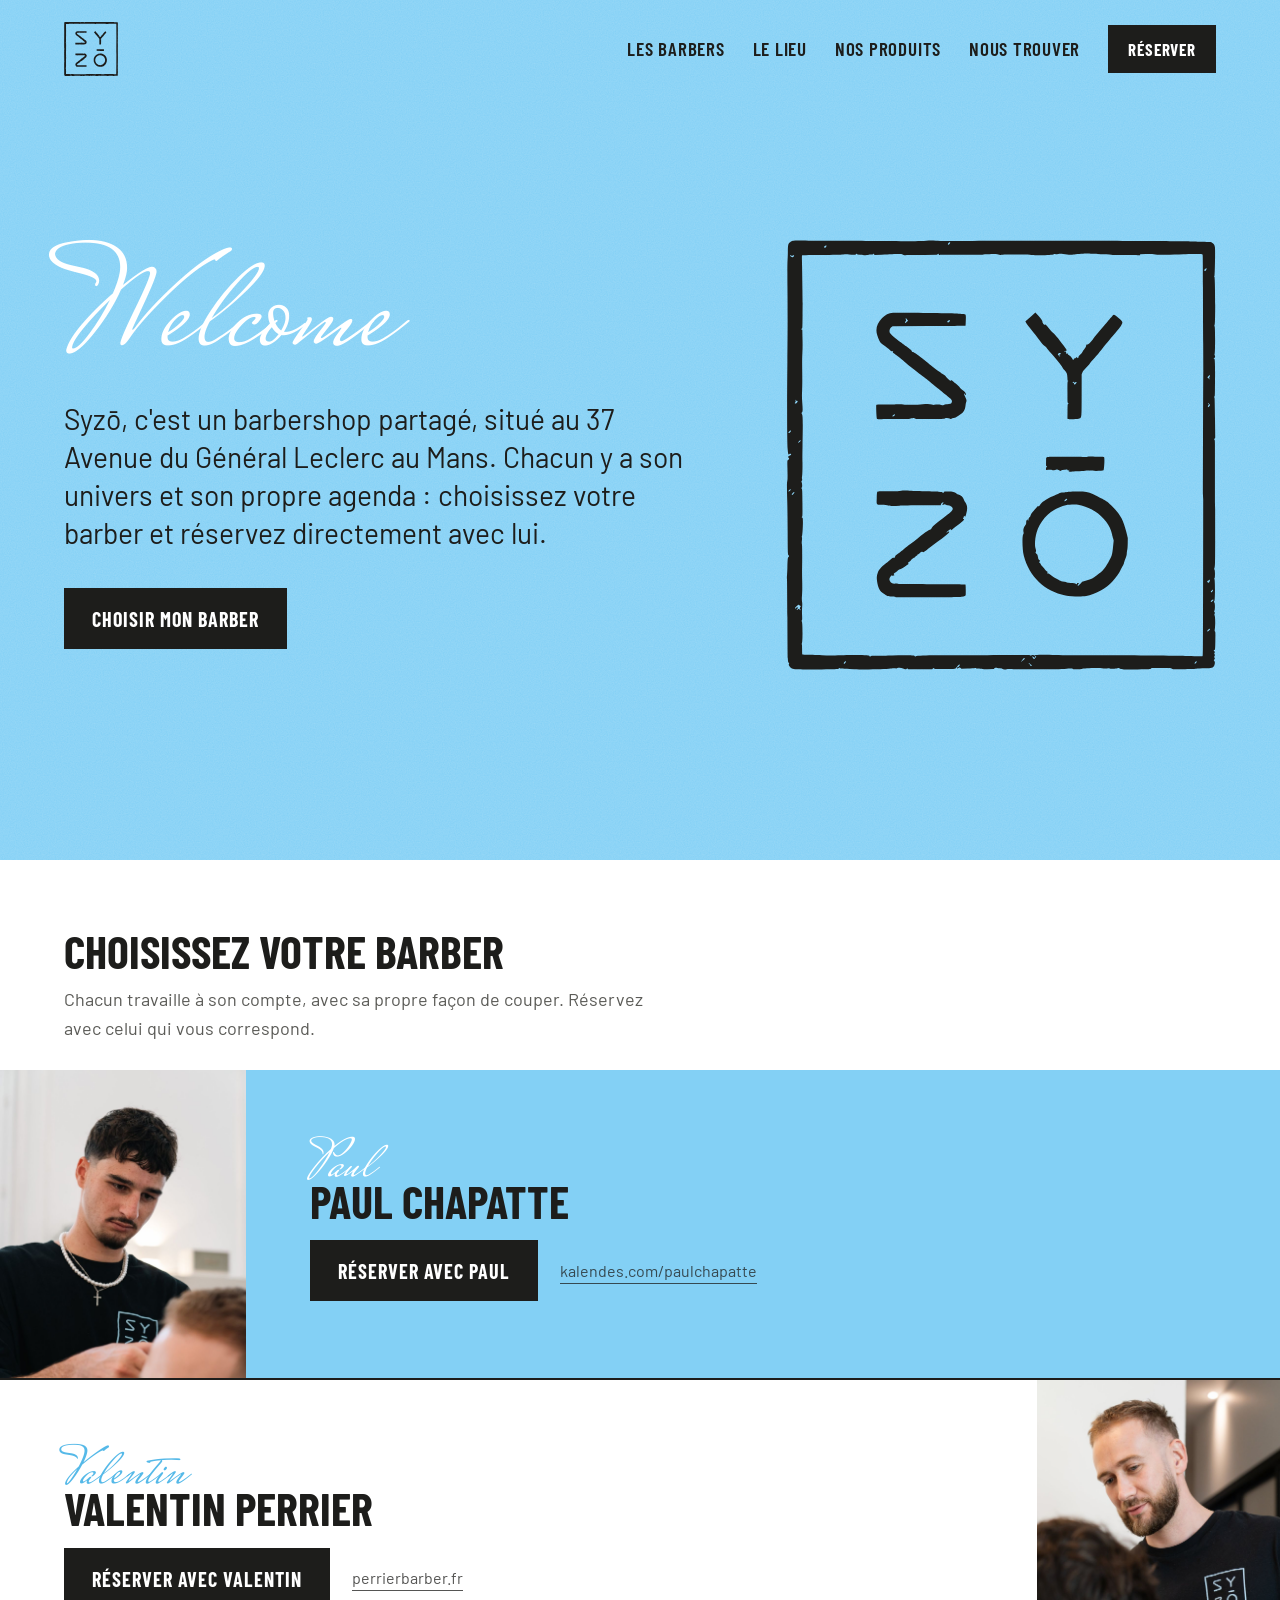
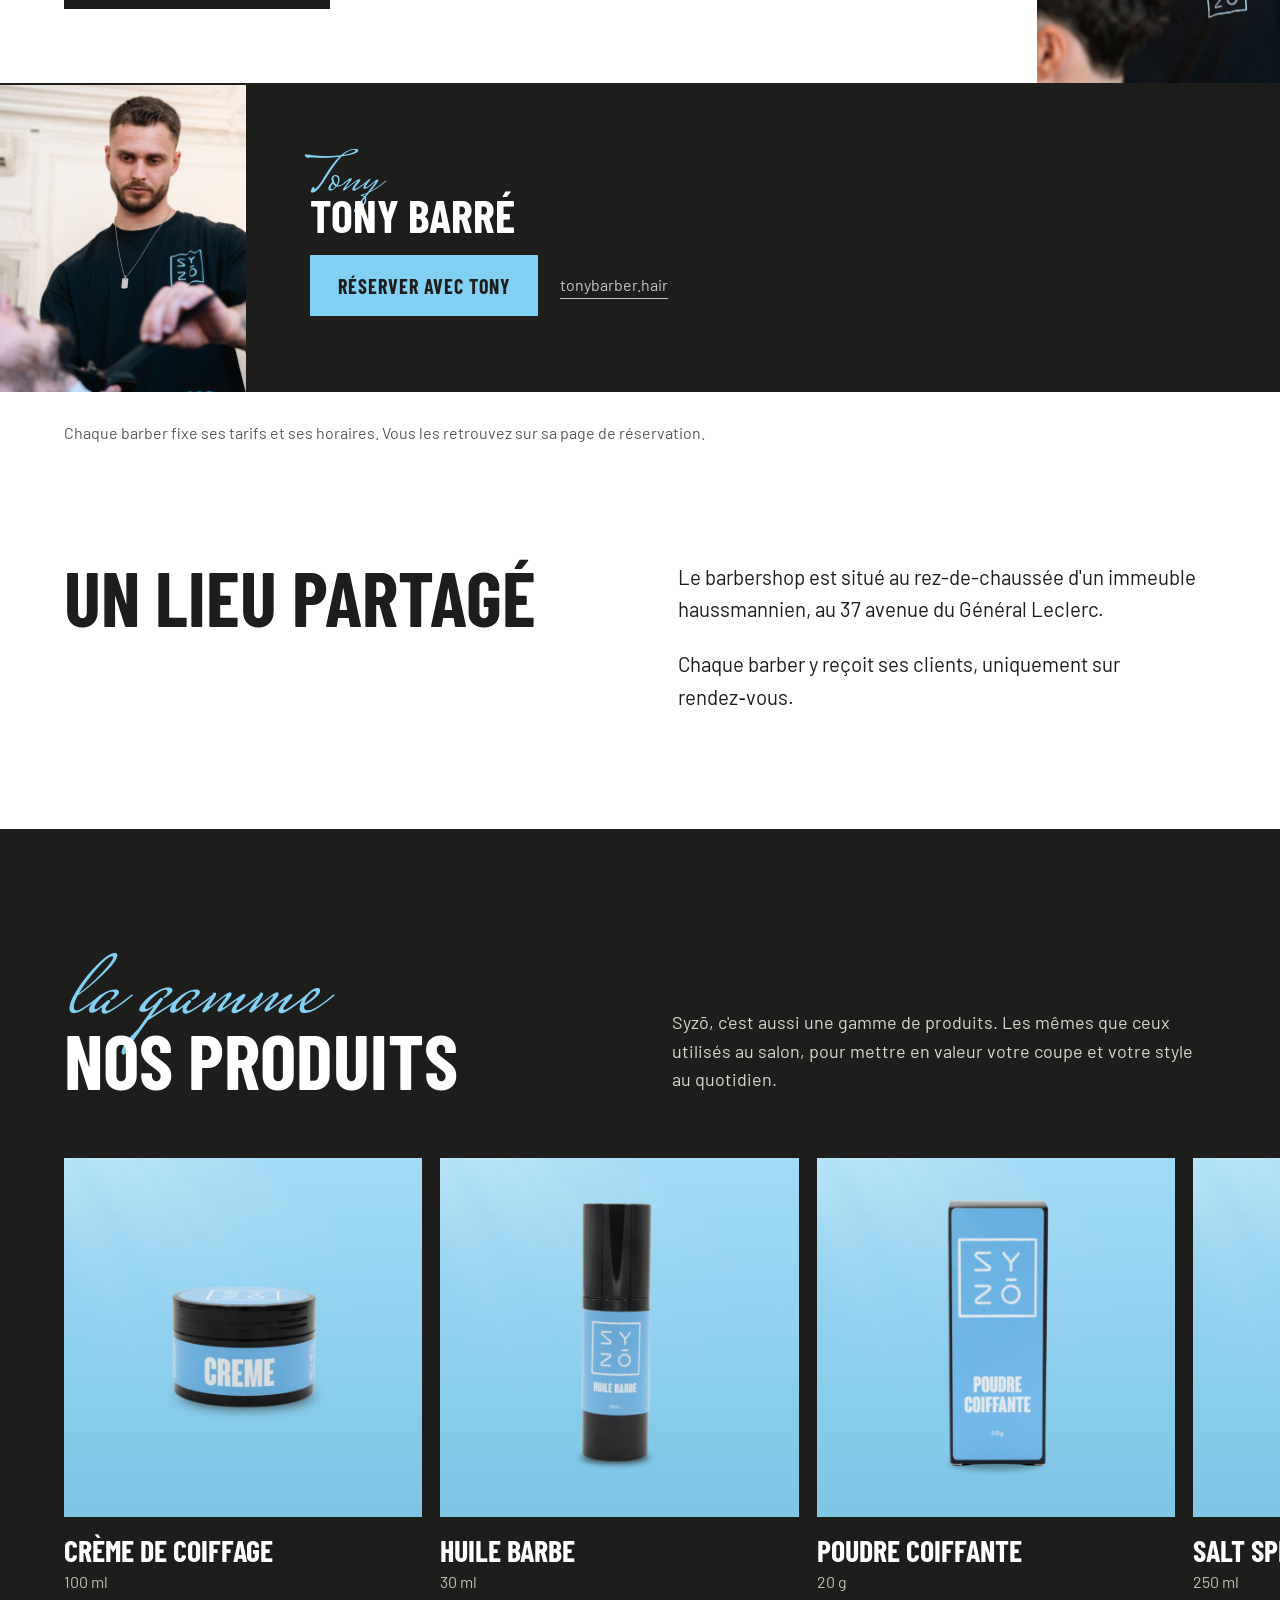
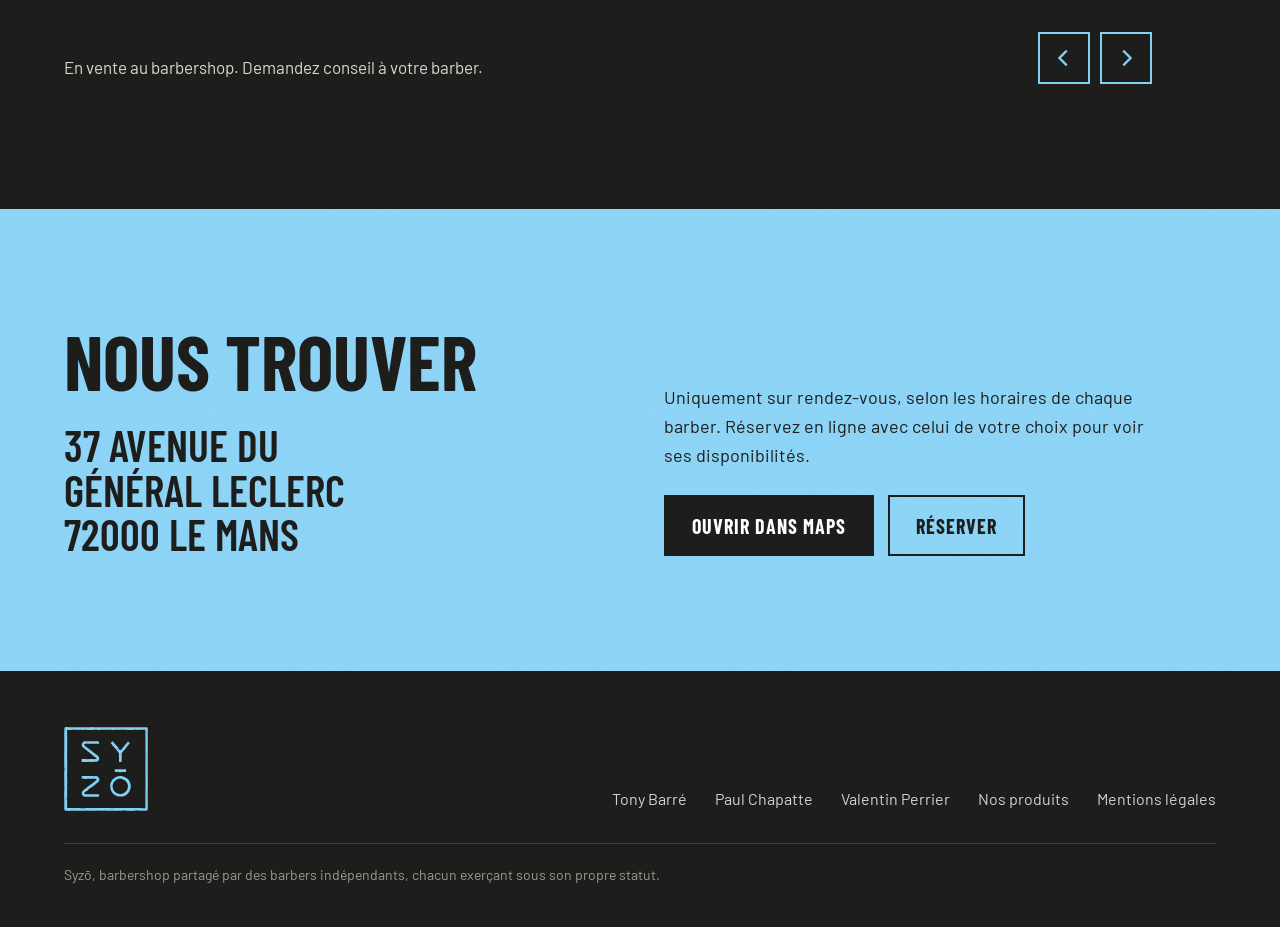
==== commit 99691a01: "Rename index (5).html to index.html" ====
--- a/index.html
+++ b/index.html
@@ -71,11 +71,11 @@
   .bandeau span{color:#CFCFCB;font-size:17px}
 
   /* Barbiers */
-  .barbiers-intro{padding:clamp(64px,8vw,104px) var(--marge) 40px;max-width:1100px}
+  .barbiers-intro{padding:clamp(44px,5.5vw,76px) var(--marge) 28px;max-width:1100px}
   h2{font-family:var(--titre);font-weight:700;text-transform:uppercase;font-size:clamp(44px,6vw,84px);line-height:.92}
-  .barbiers-intro p{margin-top:22px;max-width:34em;color:var(--gris)}
-
-  .barbier{display:grid;grid-template-columns:auto 1fr;height:clamp(380px,36vw,560px)}
+  .barbiers-intro p{margin-top:12px;max-width:34em;color:var(--gris)}
+
+  .barbier{display:grid;grid-template-columns:auto 1fr;height:clamp(260px,24vw,380px)}
   .barbier:nth-child(even){grid-template-columns:1fr auto}
   .barbier:nth-child(even) .portrait{order:2}
   .barbier.blanc{background:var(--blanc);color:var(--encre);border-top:2.5px solid var(--encre);border-bottom:2.5px solid var(--encre)}
@@ -89,14 +89,14 @@
   .barbier.ciel .portrait{background:#6CC3EC}
   .barbier.encre .portrait{background:#2A2A27}
 
-  .fiche{padding:clamp(28px,3vw,44px) var(--marge);display:flex;flex-direction:column;justify-content:center;position:relative}
-  .signature{font-family:var(--signature);font-size:clamp(54px,6vw,88px);line-height:.8;display:block;margin-bottom:-.18em;margin-left:-.06em;color:var(--ciel)}
+  .fiche{padding:clamp(20px,2vw,32px) var(--marge);display:flex;flex-direction:column;justify-content:center;position:relative}
+  .signature{font-family:var(--signature);font-size:clamp(42px,4.2vw,62px);line-height:.8;display:block;margin-bottom:-.18em;margin-left:-.06em;color:var(--ciel)}
   .barbier.ciel .signature{color:var(--blanc)}
   .barbier.blanc .signature{color:#55B9E8}
-  .fiche h3{font-family:var(--titre);font-weight:700;text-transform:uppercase;font-size:clamp(46px,5.4vw,78px);line-height:.92;position:relative}
+  .fiche h3{font-family:var(--titre);font-weight:700;text-transform:uppercase;font-size:clamp(34px,3.6vw,52px);line-height:.92;position:relative}
   .fiche .description{margin-top:14px;max-width:30em;font-size:19px}
   .fiche .description.provisoire{font-style:italic;opacity:.7}
-  .fiche .actions{margin-top:22px;display:flex;flex-wrap:wrap;gap:14px 22px;align-items:center}
+  .fiche .actions{margin-top:18px;display:flex;flex-wrap:wrap;gap:14px 22px;align-items:center}
   .fiche .site{font-size:16px;opacity:.75;text-decoration:none;border-bottom:1px solid currentColor}
   .fiche .site:hover{opacity:1}
   .barbier.encre .bouton.plein{background:var(--ciel);color:var(--encre);border-color:var(--ciel)}
@@ -115,6 +115,8 @@
   }
 
   .note{padding:28px var(--marge) 0;color:var(--gris);font-size:16px;max-width:60em}
+
+  #titre-barbers{font-size:clamp(30px,3.6vw,52px)}
 
   /* Le lieu */
   .lieu{display:grid;grid-template-columns:1fr 1fr;gap:clamp(24px,6vw,96px);padding:clamp(72px,9vw,120px) var(--marge);align-items:start}
@@ -173,6 +175,35 @@
   .hero h1 span{animation:monte .7s cubic-bezier(.2,.7,.2,1) both}
   .hero h1 span:nth-child(2){animation-delay:.12s}
   .hero .logo-grand{animation:monte .9s .25s cubic-bezier(.2,.7,.2,1) both}
+
+  /* Mobile : textes plus petits pour une version plus épurée */
+  @media (max-width:600px){
+    body{font-size:16px}
+    nav .bouton{font-size:15px;padding:8px 14px 7px}
+    header .logo{width:46px;height:46px}
+    .welcome{font-size:78px}
+    .hero p{font-size:18px;line-height:1.45}
+    .hero .actions{margin-top:26px}
+    .bouton{font-size:16px;padding:11px 20px 10px}
+    h2{font-size:34px}
+    #titre-barbers{font-size:28px}
+    .barbiers-intro p,.note{font-size:15px}
+    .signature{font-size:30px;margin-bottom:-.12em}
+    .fiche h3{font-size:clamp(19px,5.4vw,23px)}
+    .fiche .bouton{font-size:12px;padding:7px 10px 6px;letter-spacing:.04em}
+    .fiche .actions{margin-top:10px}
+    .fiche .site{font-size:11px}
+    .lieu .texte p{font-size:16px}
+    .produits .signature-titre{font-size:56px}
+    .produits .entete p{font-size:15px}
+    .gamme h3{font-size:22px}
+    .gamme p,.produits .dispo{font-size:14px}
+    .produits .commandes button{width:44px;height:44px}
+    .infos address{font-size:26px}
+    .infos .colonne p{font-size:15px}
+    footer ul{font-size:15px}
+    footer small{font-size:12px}
+  }
 </style>
 </head>
 <body>
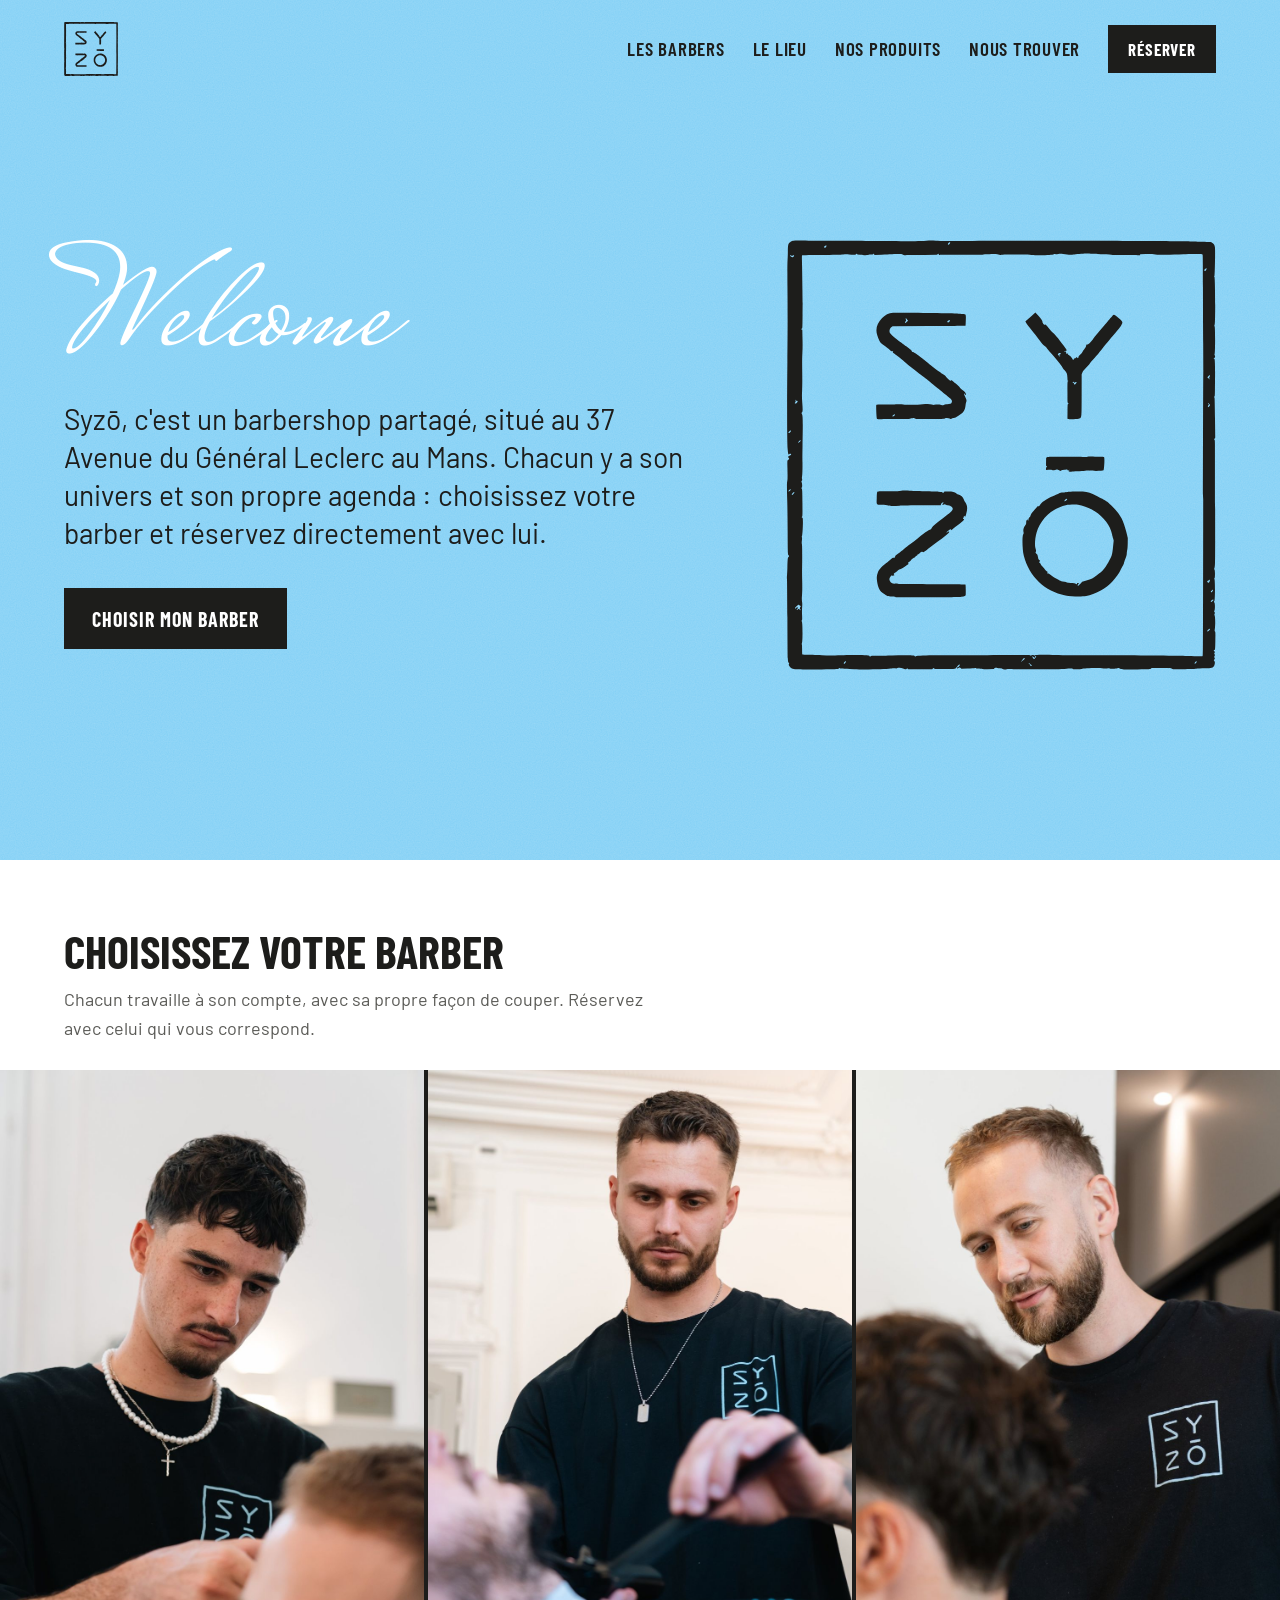
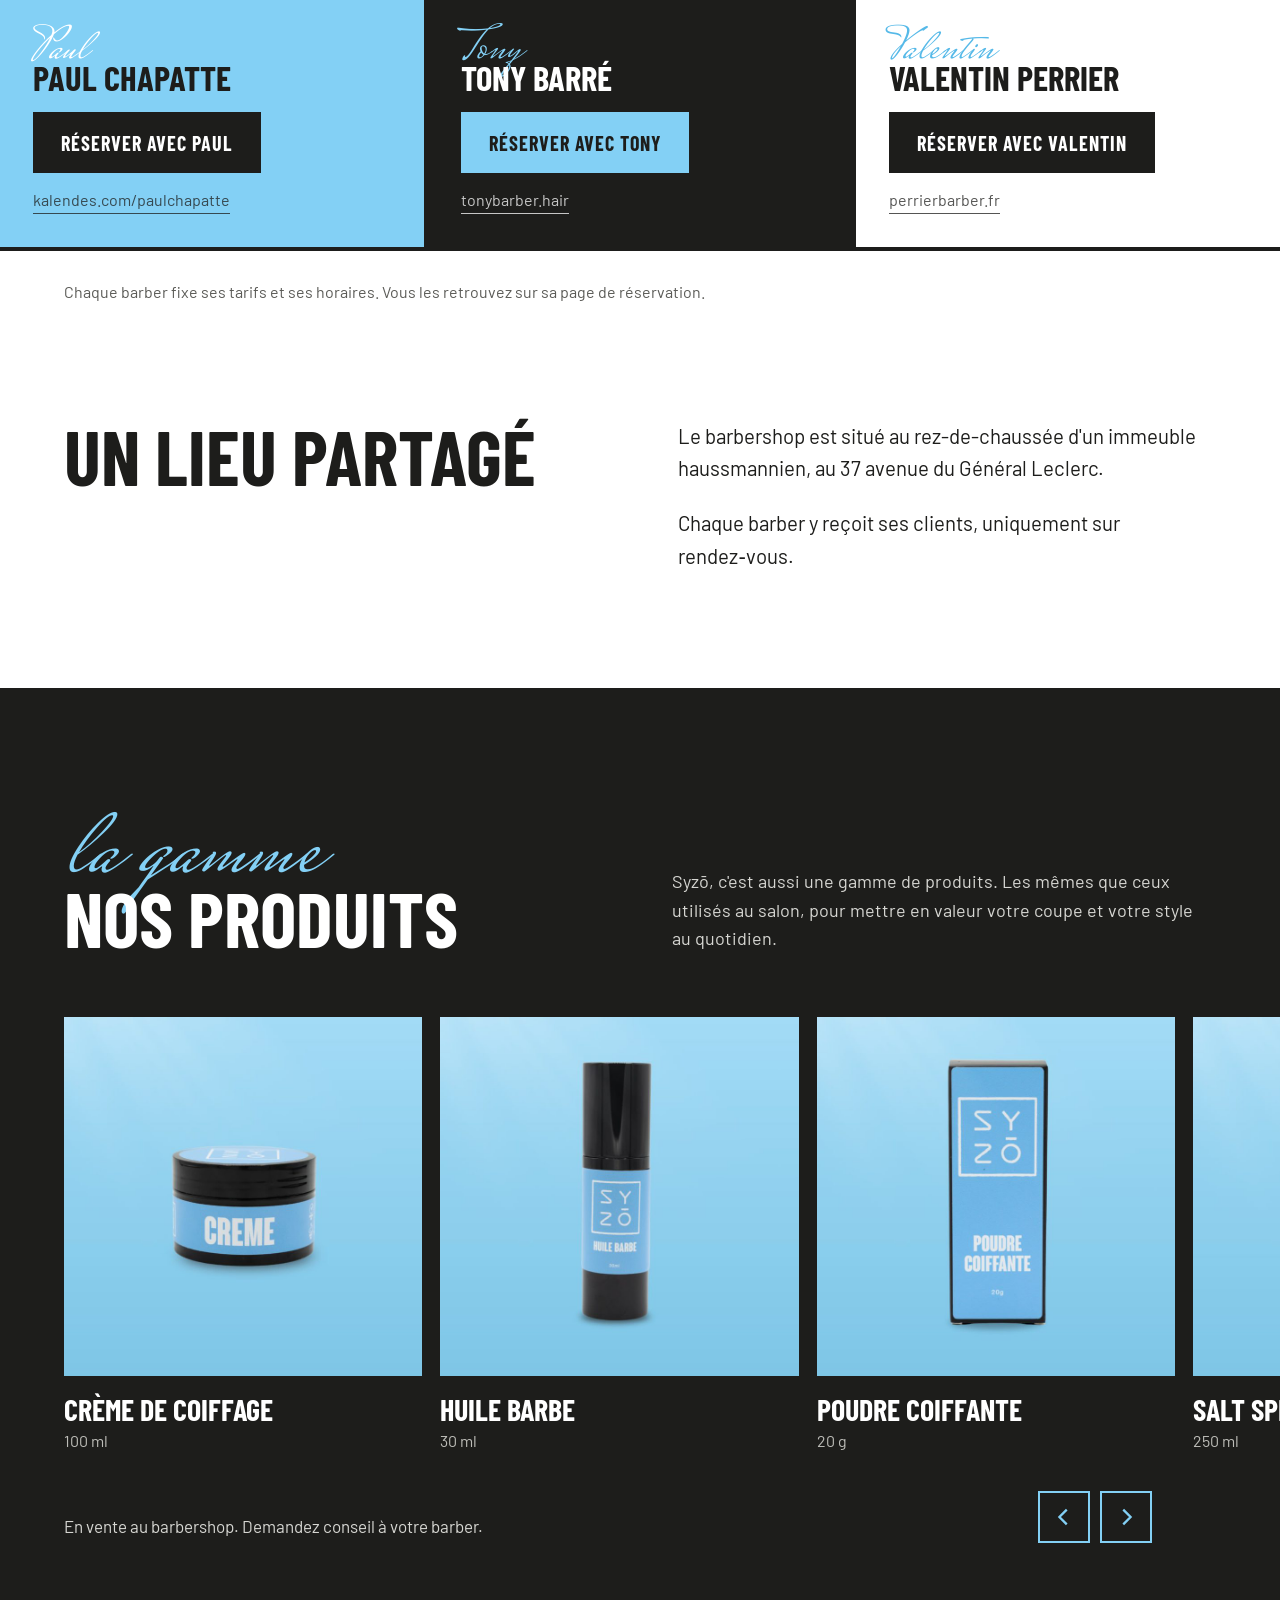
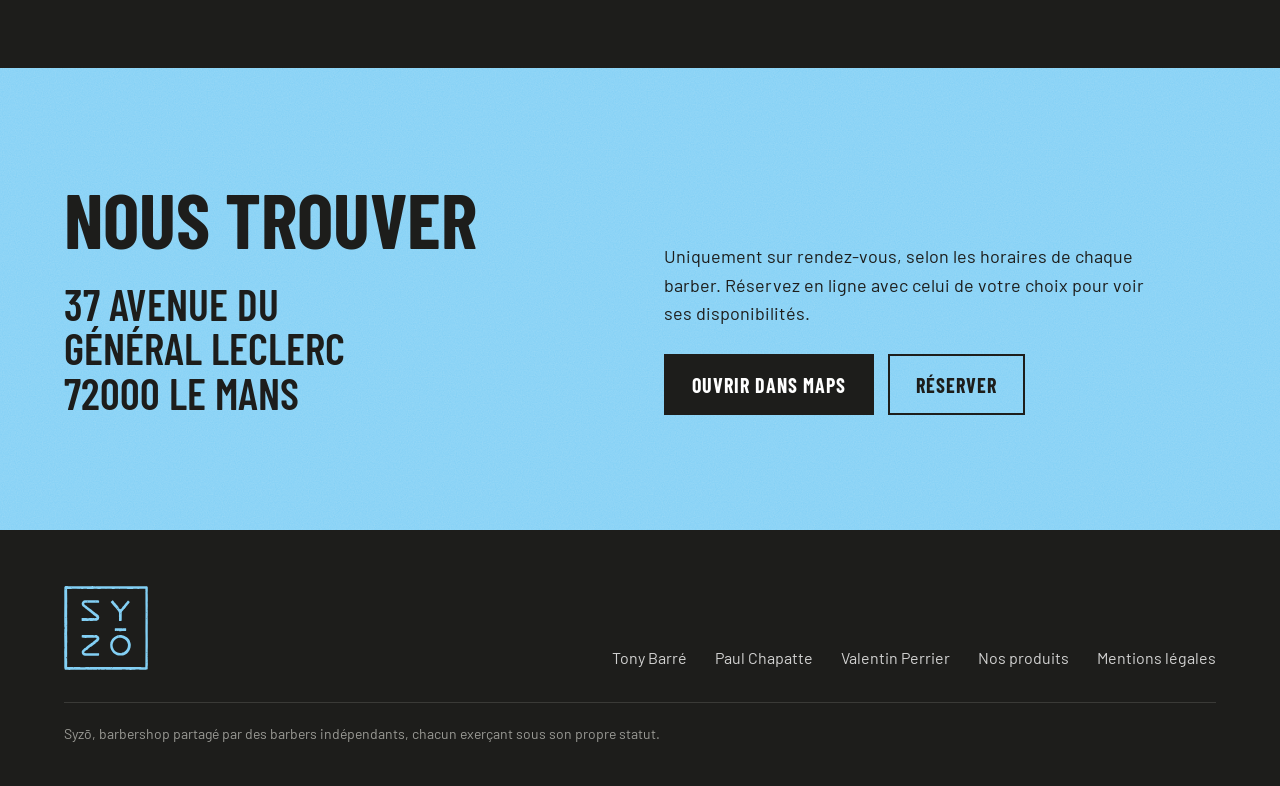
==== commit 6df1dcd7: "Rename index (6).html to index.html" ====
--- a/index.html
+++ b/index.html
@@ -75,25 +75,24 @@
   h2{font-family:var(--titre);font-weight:700;text-transform:uppercase;font-size:clamp(44px,6vw,84px);line-height:.92}
   .barbiers-intro p{margin-top:12px;max-width:34em;color:var(--gris)}
 
-  .barbier{display:grid;grid-template-columns:auto 1fr;height:clamp(260px,24vw,380px)}
-  .barbier:nth-child(even){grid-template-columns:1fr auto}
-  .barbier:nth-child(even) .portrait{order:2}
-  .barbier.blanc{background:var(--blanc);color:var(--encre);border-top:2.5px solid var(--encre);border-bottom:2.5px solid var(--encre)}
+  #liste-barbers{display:grid;grid-template-columns:repeat(3,1fr);gap:4px;background:var(--encre);border-bottom:4px solid var(--encre)}
+  .barbier{display:flex;flex-direction:column}
+    .barbier.blanc{background:var(--blanc);color:var(--encre)}
   .barbier.ciel{background:var(--ciel);color:var(--encre)}
   .barbier.encre{background:var(--encre);color:var(--blanc)}
 
-  .portrait{position:relative;overflow:hidden;height:100%;aspect-ratio:4/5}
+  .portrait{position:relative;overflow:hidden;aspect-ratio:4/5}
   .portrait img{position:absolute;inset:0;width:100%;height:100%;object-fit:cover}
   .portrait .vide{position:absolute;inset:clamp(18px,3vw,36px);border:2.5px dashed currentColor;opacity:.55;display:flex;align-items:center;justify-content:center;text-align:center;font-family:var(--titre);font-size:20px;letter-spacing:.04em;text-transform:uppercase;padding:20px}
   .barbier.blanc .portrait{background:var(--ciel-pale)}
   .barbier.ciel .portrait{background:#6CC3EC}
   .barbier.encre .portrait{background:#2A2A27}
 
-  .fiche{padding:clamp(20px,2vw,32px) var(--marge);display:flex;flex-direction:column;justify-content:center;position:relative}
-  .signature{font-family:var(--signature);font-size:clamp(42px,4.2vw,62px);line-height:.8;display:block;margin-bottom:-.18em;margin-left:-.06em;color:var(--ciel)}
+  .fiche{flex:1;padding:clamp(24px,2.6vw,40px) clamp(20px,2.6vw,40px);display:flex;flex-direction:column;justify-content:center;position:relative}
+  .signature{font-family:var(--signature);font-size:clamp(40px,3.6vw,58px);line-height:.8;display:block;margin-bottom:-.18em;margin-left:-.06em;color:var(--ciel)}
   .barbier.ciel .signature{color:var(--blanc)}
   .barbier.blanc .signature{color:#55B9E8}
-  .fiche h3{font-family:var(--titre);font-weight:700;text-transform:uppercase;font-size:clamp(34px,3.6vw,52px);line-height:.92;position:relative}
+  .fiche h3{font-family:var(--titre);font-weight:700;text-transform:uppercase;font-size:clamp(28px,2.7vw,44px);line-height:.92;position:relative}
   .fiche .description{margin-top:14px;max-width:30em;font-size:19px}
   .fiche .description.provisoire{font-style:italic;opacity:.7}
   .fiche .actions{margin-top:18px;display:flex;flex-wrap:wrap;gap:14px 22px;align-items:center}
@@ -103,8 +102,9 @@
   .barbier.encre .bouton.plein:hover{background:transparent;color:var(--ciel)}
 
   @media (max-width:820px){
-    .barbier,.barbier:nth-child(even){grid-template-columns:36% 1fr;height:auto}
-    .barbier:nth-child(even) .portrait{order:0}
+    #liste-barbers{display:block;background:none;border-bottom:0}
+    .barbier.blanc{border-top:2.5px solid var(--encre);border-bottom:2.5px solid var(--encre)}
+    .barbier{display:grid;grid-template-columns:36% 1fr}
     .portrait{height:auto;aspect-ratio:4/5;align-self:stretch}
     .fiche{padding:18px 18px 18px 20px}
     .signature{font-size:44px;margin-bottom:-.14em}
@@ -188,11 +188,11 @@
     h2{font-size:34px}
     #titre-barbers{font-size:28px}
     .barbiers-intro p,.note{font-size:15px}
-    .signature{font-size:30px;margin-bottom:-.12em}
-    .fiche h3{font-size:clamp(19px,5.4vw,23px)}
-    .fiche .bouton{font-size:12px;padding:7px 10px 6px;letter-spacing:.04em}
+    .signature{font-size:35px;margin-bottom:-.12em}
+    .fiche h3{font-size:clamp(22px,6.2vw,26px)}
+    .fiche .bouton{font-size:13.8px;padding:8px 11px 7px;letter-spacing:.04em}
     .fiche .actions{margin-top:10px}
-    .fiche .site{font-size:11px}
+    .fiche .site{font-size:12.6px}
     .lieu .texte p{font-size:16px}
     .produits .signature-titre{font-size:56px}
     .produits .entete p{font-size:15px}
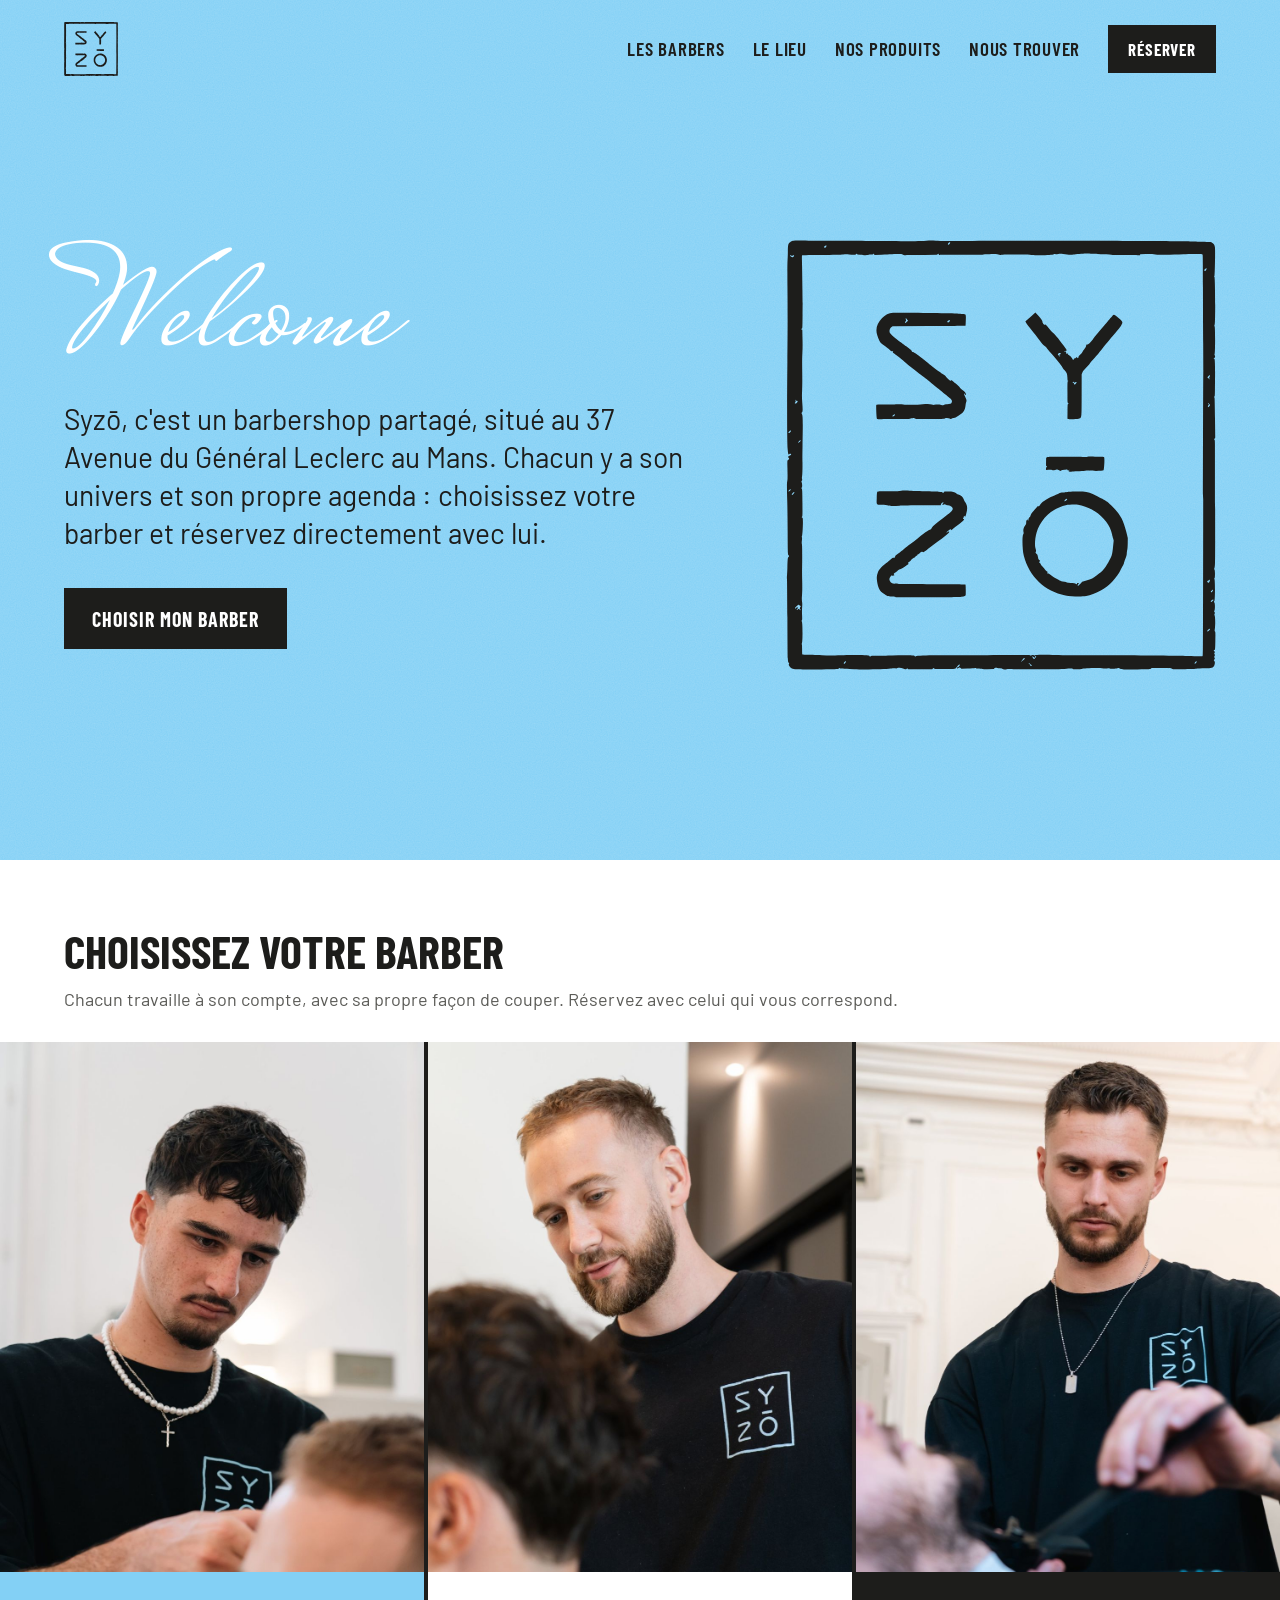
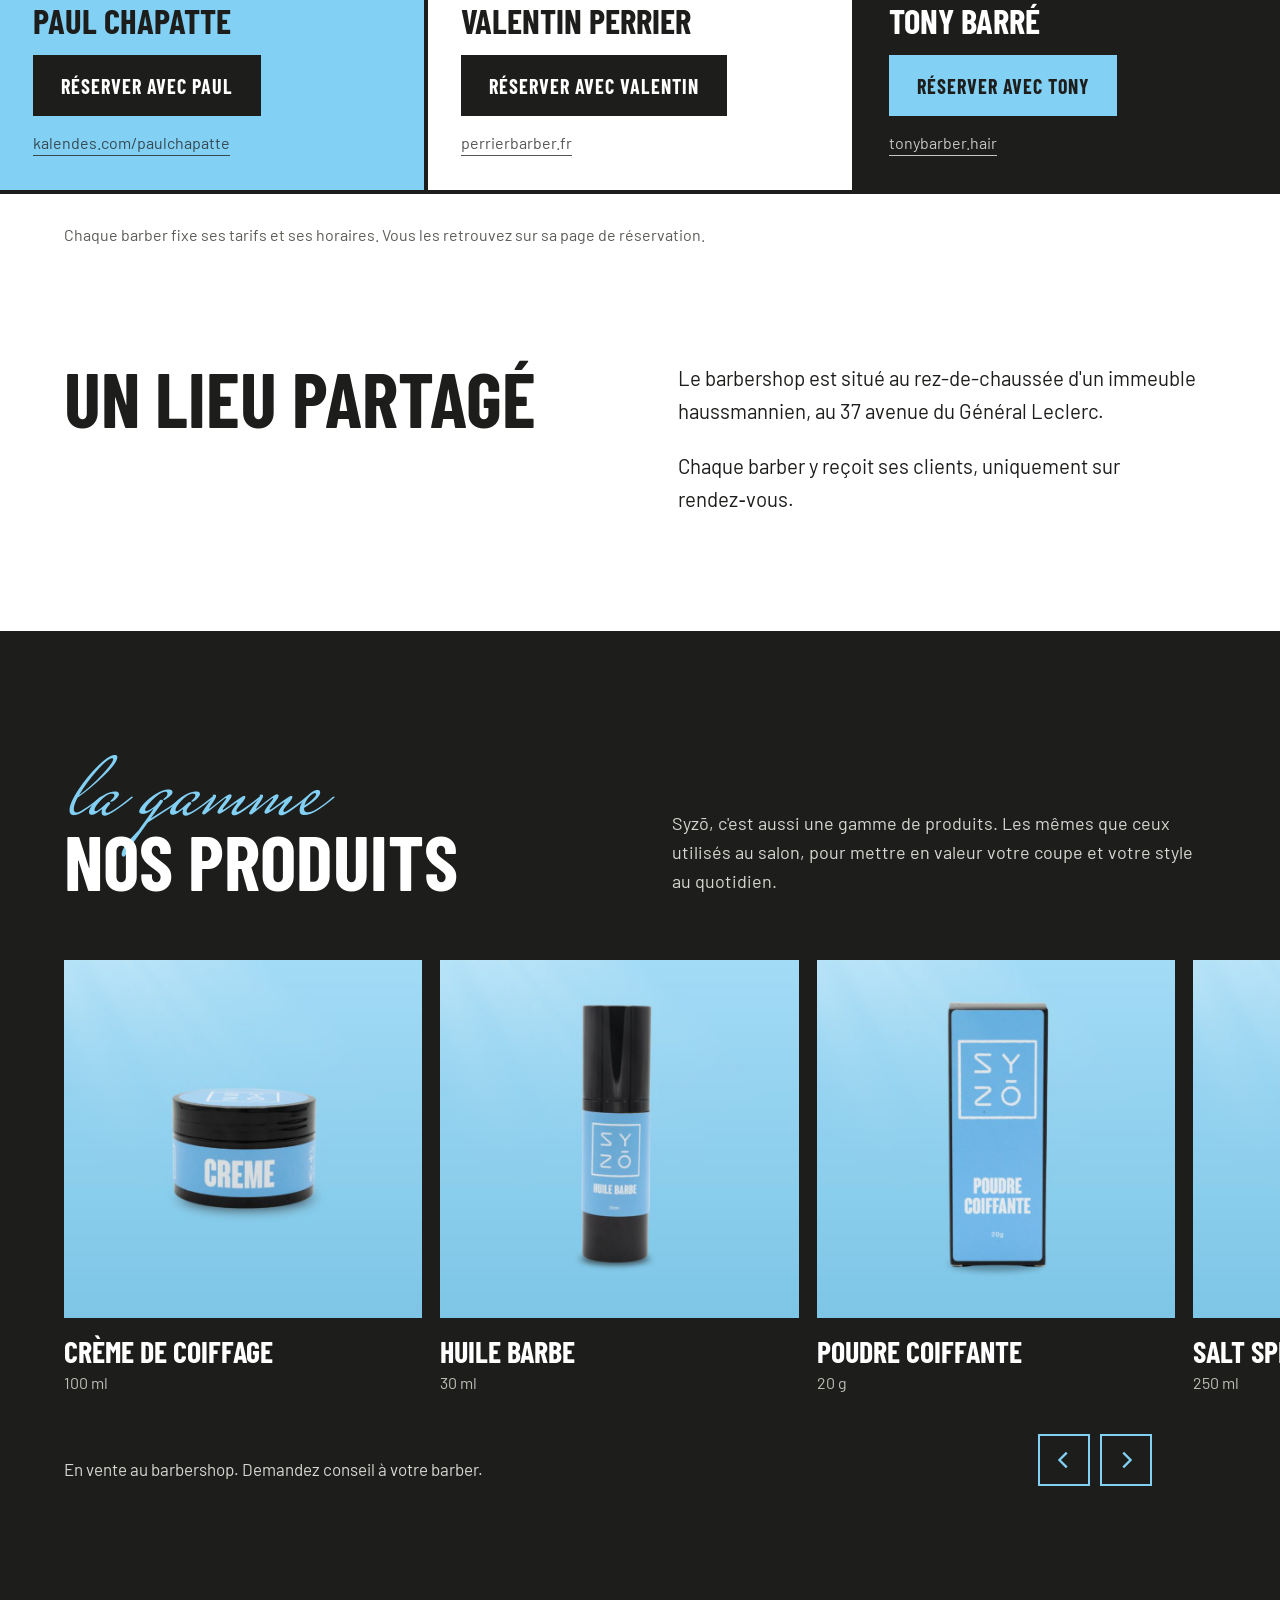
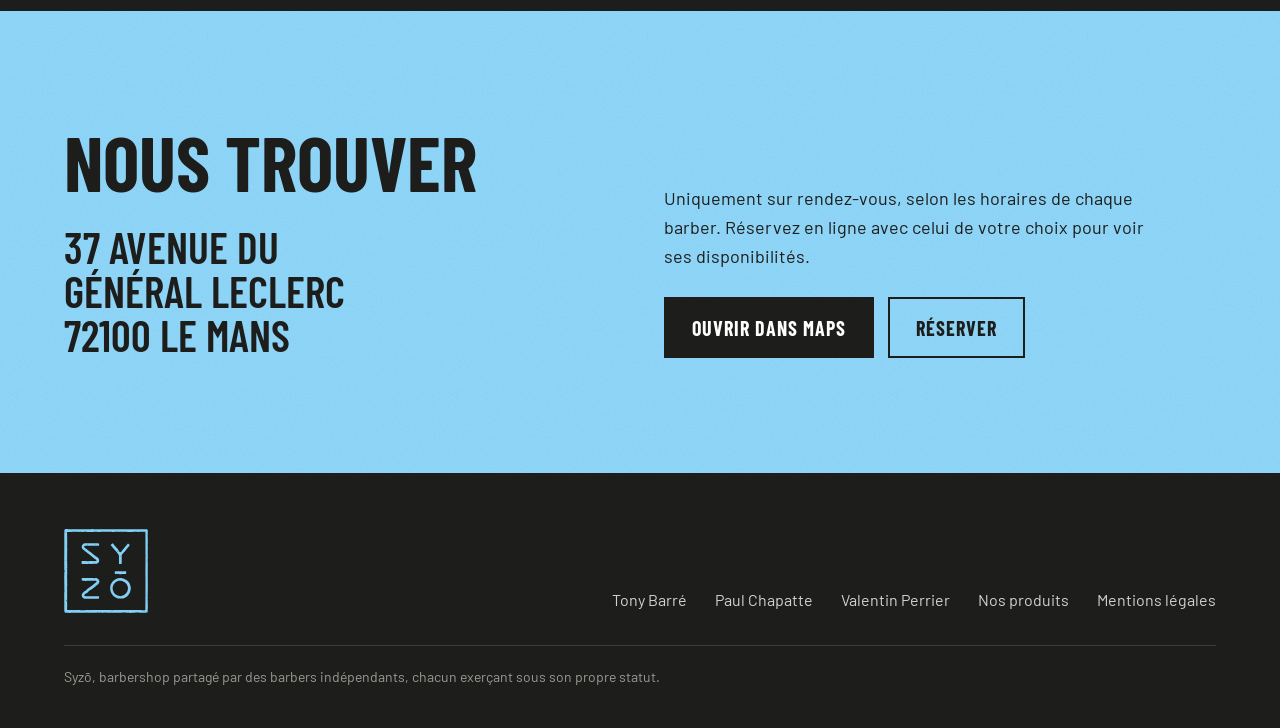
==== commit 1df89ab9: "Rename index (7).html to index.html" ====
--- a/index.html
+++ b/index.html
@@ -73,7 +73,7 @@
   /* Barbiers */
   .barbiers-intro{padding:clamp(44px,5.5vw,76px) var(--marge) 28px;max-width:1100px}
   h2{font-family:var(--titre);font-weight:700;text-transform:uppercase;font-size:clamp(44px,6vw,84px);line-height:.92}
-  .barbiers-intro p{margin-top:12px;max-width:34em;color:var(--gris)}
+  .barbiers-intro p{margin-top:12px;max-width:none;color:var(--gris)}
 
   #liste-barbers{display:grid;grid-template-columns:repeat(3,1fr);gap:4px;background:var(--encre);border-bottom:4px solid var(--encre)}
   .barbier{display:flex;flex-direction:column}
@@ -95,7 +95,7 @@
   .fiche h3{font-family:var(--titre);font-weight:700;text-transform:uppercase;font-size:clamp(28px,2.7vw,44px);line-height:.92;position:relative}
   .fiche .description{margin-top:14px;max-width:30em;font-size:19px}
   .fiche .description.provisoire{font-style:italic;opacity:.7}
-  .fiche .actions{margin-top:18px;display:flex;flex-wrap:wrap;gap:14px 22px;align-items:center}
+  .fiche .actions{margin-top:18px;display:flex;flex-direction:column;gap:14px;align-items:flex-start}
   .fiche .site{font-size:16px;opacity:.75;text-decoration:none;border-bottom:1px solid currentColor}
   .fiche .site:hover{opacity:1}
   .barbier.encre .bouton.plein{background:var(--ciel);color:var(--encre);border-color:var(--ciel)}
@@ -246,7 +246,6 @@
       <article class="barbier encre sur-encre" data-barbier="tony">
         <div class="portrait"><img src="images/tony.jpg" alt="Tony Barré au travail dans le barbershop Syzō" style="object-position:50% 20%" loading="lazy"></div>
         <div class="fiche">
-          <span class="signature" aria-hidden="true">Tony</span>
           <h3>Tony Barré</h3>
           <div class="actions">
             <a class="bouton plein" href="https://tonybarber.hair" target="_blank" rel="noopener">Réserver avec Tony</a>
@@ -258,7 +257,6 @@
       <article class="barbier ciel" data-barbier="paul">
         <div class="portrait"><img src="images/paul.jpg" alt="Paul Chapatte au travail dans le barbershop Syzō" style="object-position:50% 20%" loading="lazy"></div>
         <div class="fiche">
-          <span class="signature" aria-hidden="true">Paul</span>
           <h3>Paul Chapatte</h3>
           <div class="actions">
             <a class="bouton plein" href="https://www.kalendes.com/paulchapatte/" target="_blank" rel="noopener">Réserver avec Paul</a>
@@ -270,7 +268,6 @@
       <article class="barbier blanc" data-barbier="valentin">
         <div class="portrait"><img src="images/valentin.jpg" alt="Valentin Perrier au travail dans le barbershop Syzō" style="object-position:40% 25%" loading="lazy"></div>
         <div class="fiche">
-          <span class="signature" aria-hidden="true">Valentin</span>
           <h3>Valentin Perrier</h3>
           <div class="actions">
             <a class="bouton plein" href="https://perrierbarber.fr" target="_blank" rel="noopener">Réserver avec Valentin</a>
@@ -327,7 +324,7 @@
   <section class="infos texture" id="infos" aria-labelledby="titre-infos">
     <div>
       <h2 id="titre-infos">Nous trouver</h2>
-      <address>37 avenue du<br>Général Leclerc<br>72000 Le Mans</address>
+      <address>37 avenue du<br>Général Leclerc<br>72100 Le Mans</address>
     </div>
     <div class="colonne">
       <p>Uniquement sur rendez-vous, selon les horaires de chaque barber. Réservez en ligne avec celui de votre choix pour voir ses disponibilités.</p>
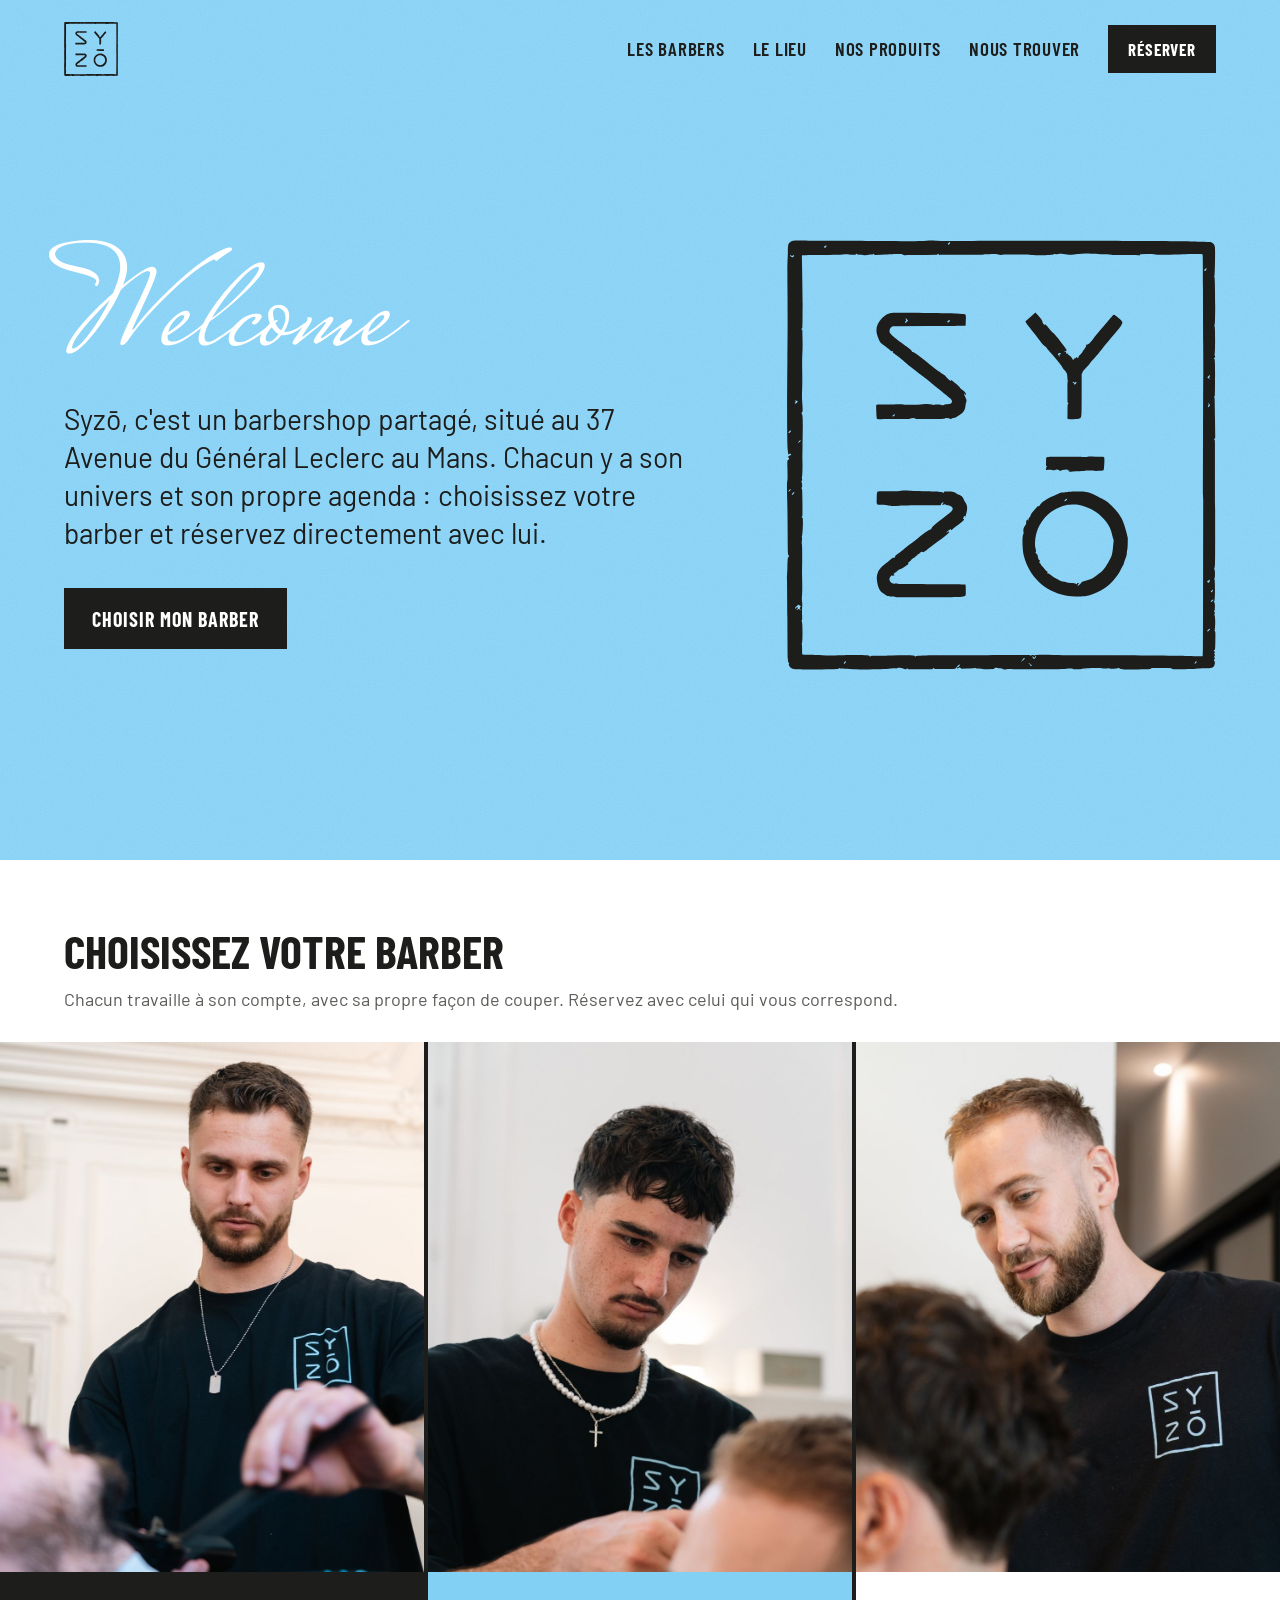
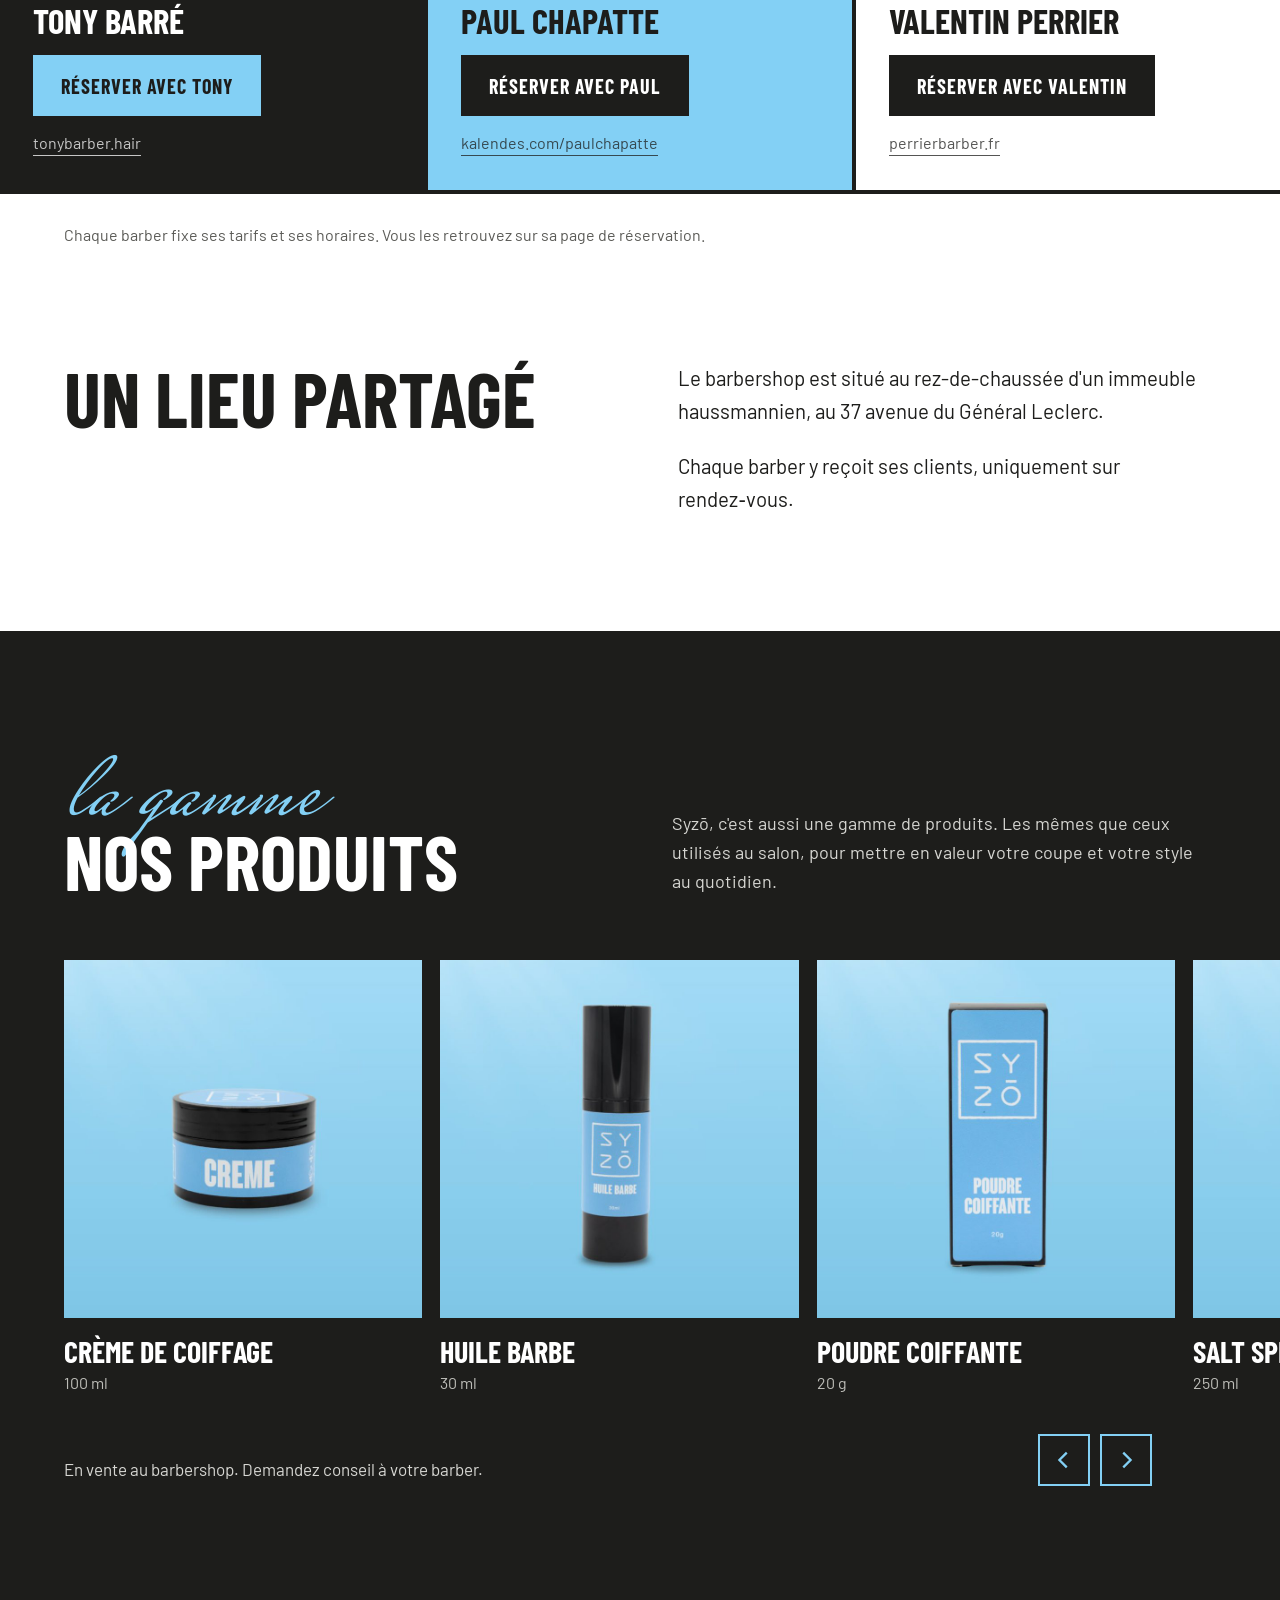
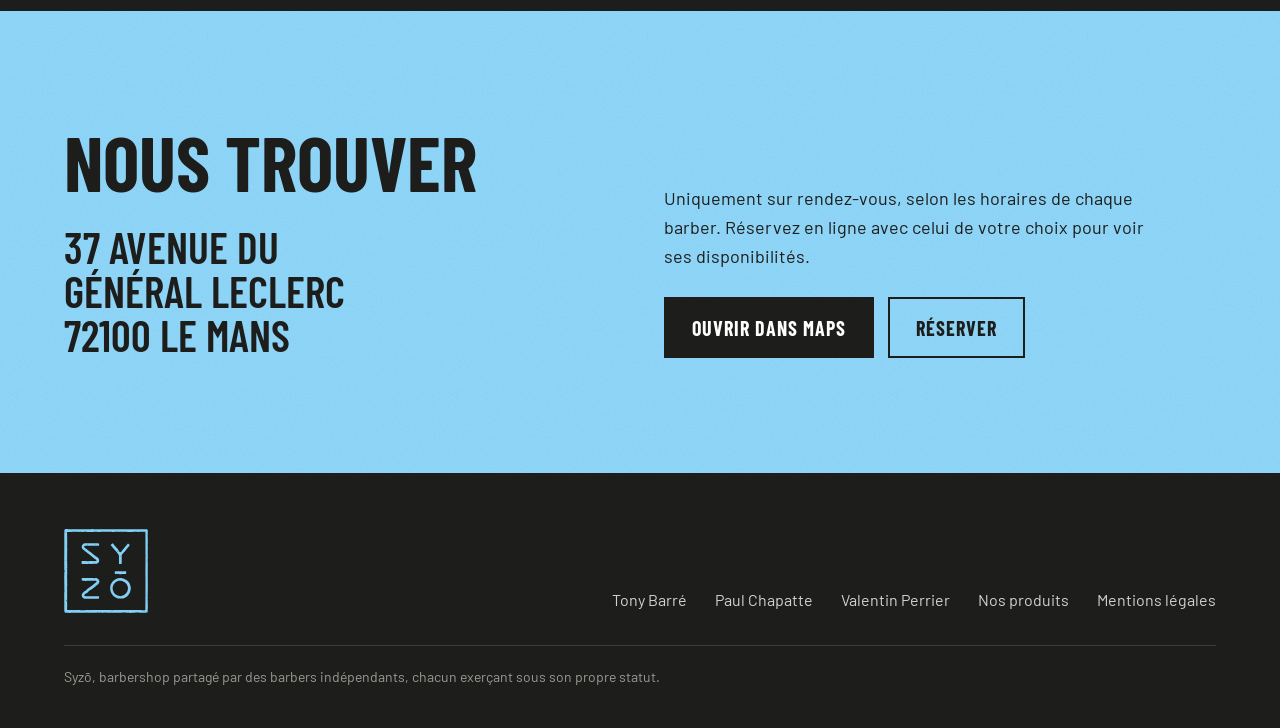
==== commit 1621198d: "Rename index (8).html to index.html" ====
--- a/index.html
+++ b/index.html
@@ -102,10 +102,11 @@
   .barbier.encre .bouton.plein:hover{background:transparent;color:var(--ciel)}
 
   @media (max-width:820px){
-    #liste-barbers{display:block;background:none;border-bottom:0}
-    .barbier.blanc{border-top:2.5px solid var(--encre);border-bottom:2.5px solid var(--encre)}
-    .barbier{display:grid;grid-template-columns:36% 1fr}
-    .portrait{height:auto;aspect-ratio:4/5;align-self:stretch}
+    #liste-barbers{display:grid;grid-template-columns:1fr;gap:3px;background:var(--encre);border-top:3px solid var(--encre);border-bottom:3px solid var(--encre)}
+    .barbier{display:grid;grid-template-columns:36% 1fr;align-items:center}
+    .barbier:nth-child(2){grid-template-columns:1fr 36%}
+    .barbier:nth-child(2) .portrait{order:2}
+    .portrait{width:100%;height:auto;aspect-ratio:4/5;align-self:start}
     .fiche{padding:18px 18px 18px 20px}
     .signature{font-size:44px;margin-bottom:-.14em}
     .fiche h3{font-size:clamp(26px,7.4vw,36px)}
@@ -189,10 +190,10 @@
     #titre-barbers{font-size:28px}
     .barbiers-intro p,.note{font-size:15px}
     .signature{font-size:35px;margin-bottom:-.12em}
-    .fiche h3{font-size:clamp(22px,6.2vw,26px)}
-    .fiche .bouton{font-size:13.8px;padding:8px 11px 7px;letter-spacing:.04em}
+    .fiche h3{font-size:clamp(24px,6.8vw,29px)}
+    .fiche .bouton{font-size:15.2px;padding:9px 12px 8px;letter-spacing:.04em}
     .fiche .actions{margin-top:10px}
-    .fiche .site{font-size:12.6px}
+    .fiche .site{font-size:13.9px}
     .lieu .texte p{font-size:16px}
     .produits .signature-titre{font-size:56px}
     .produits .entete p{font-size:15px}
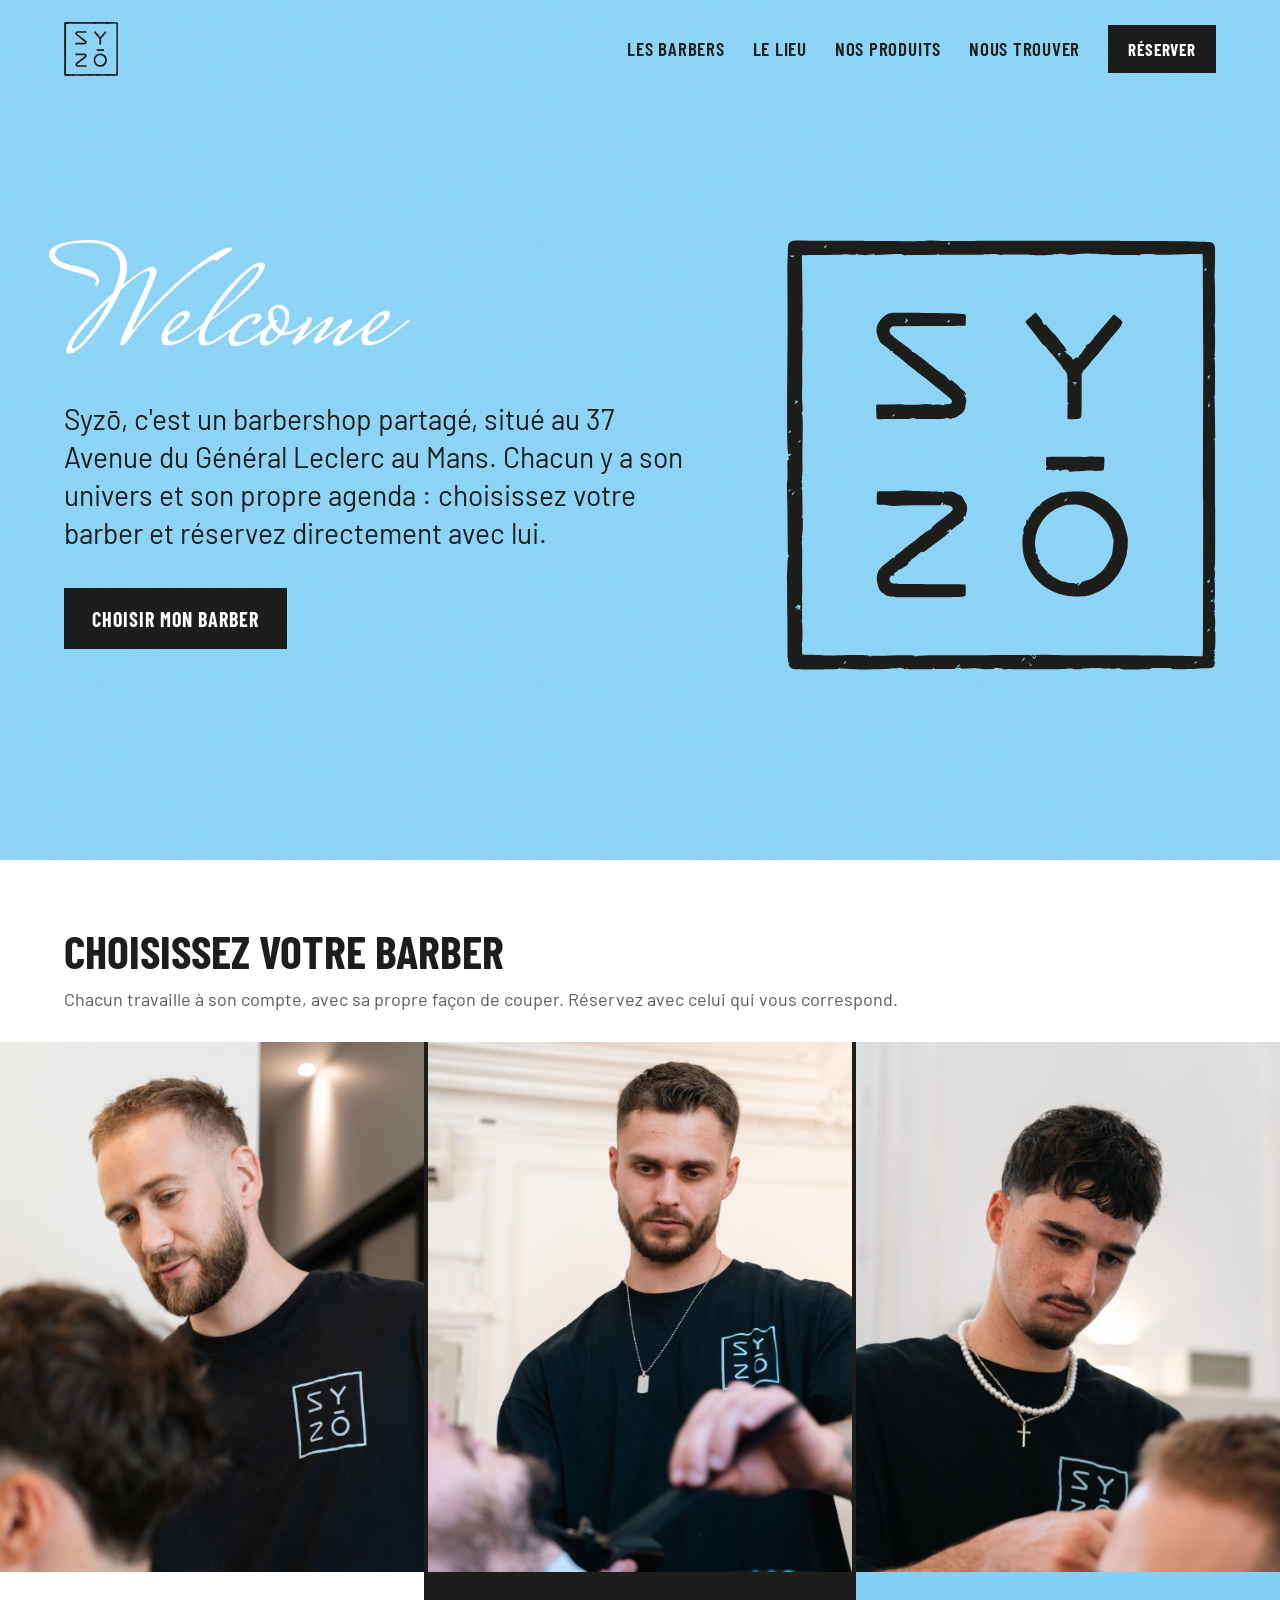
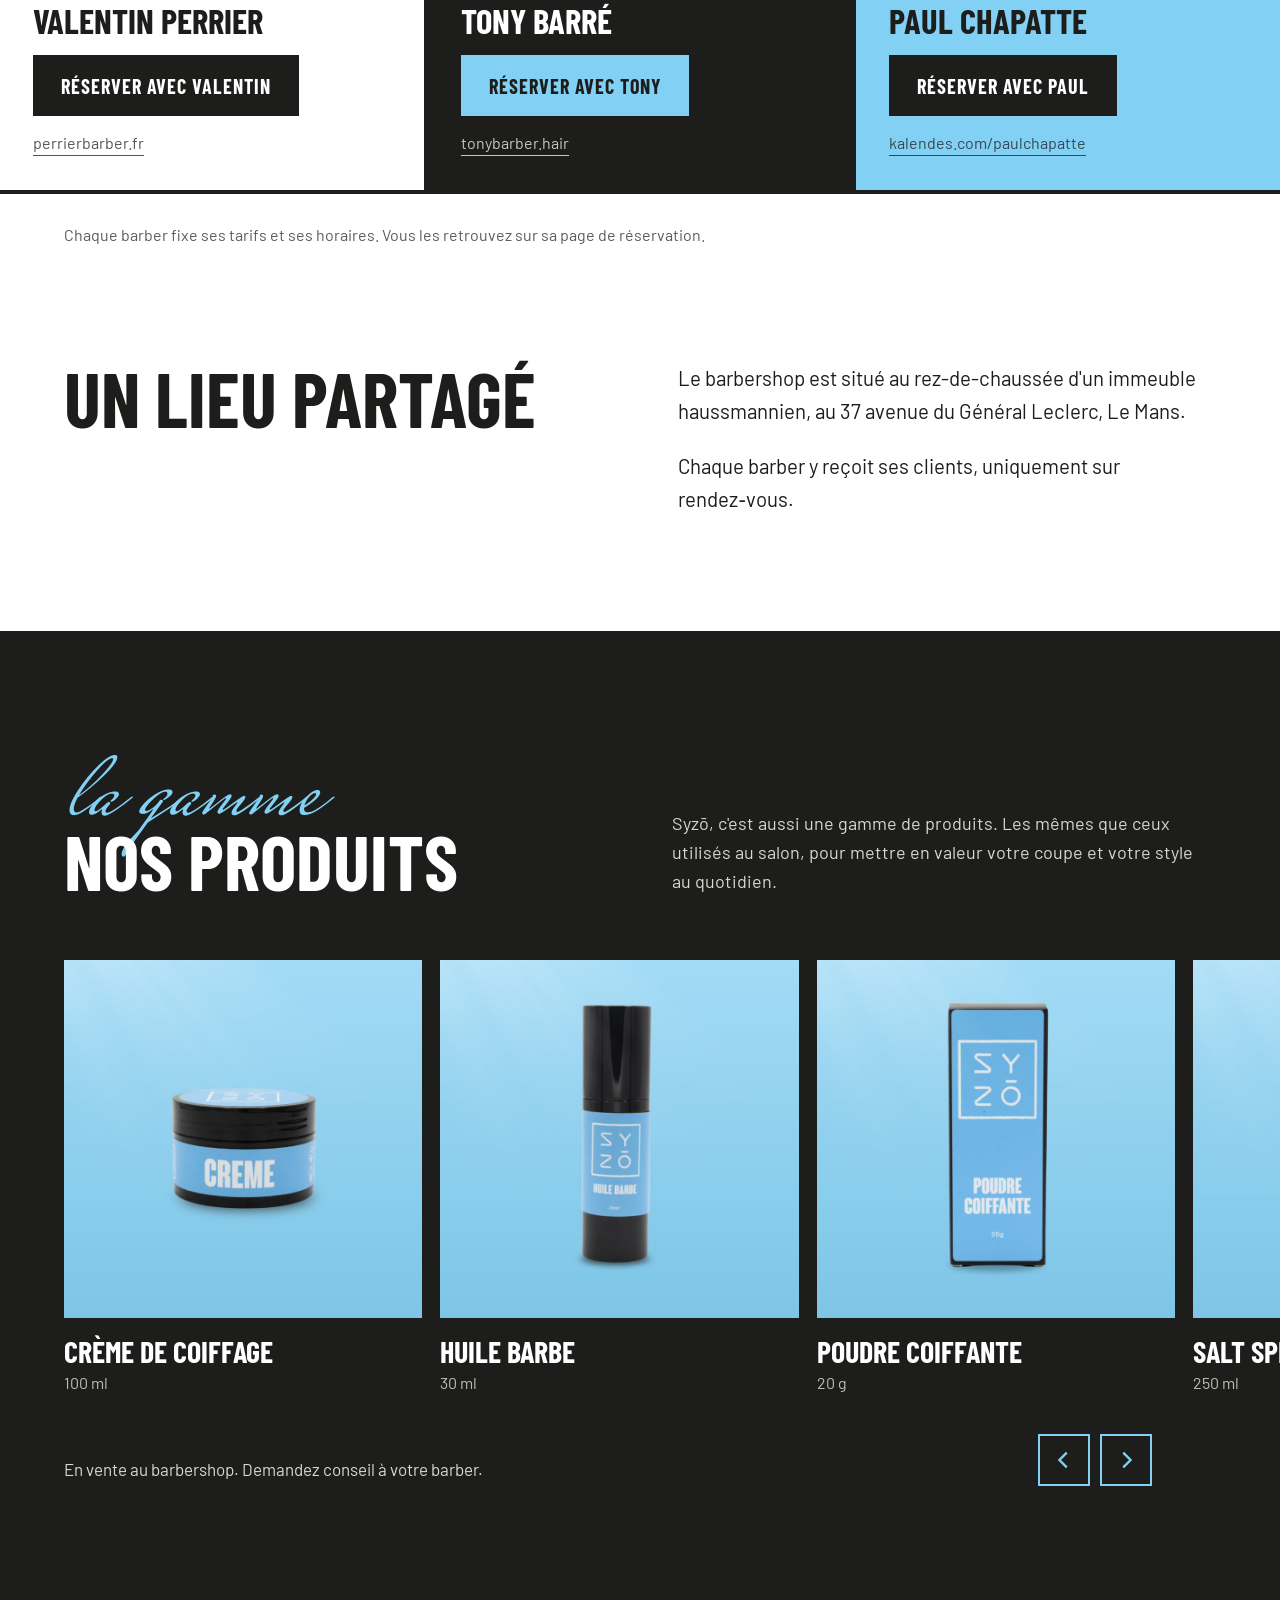
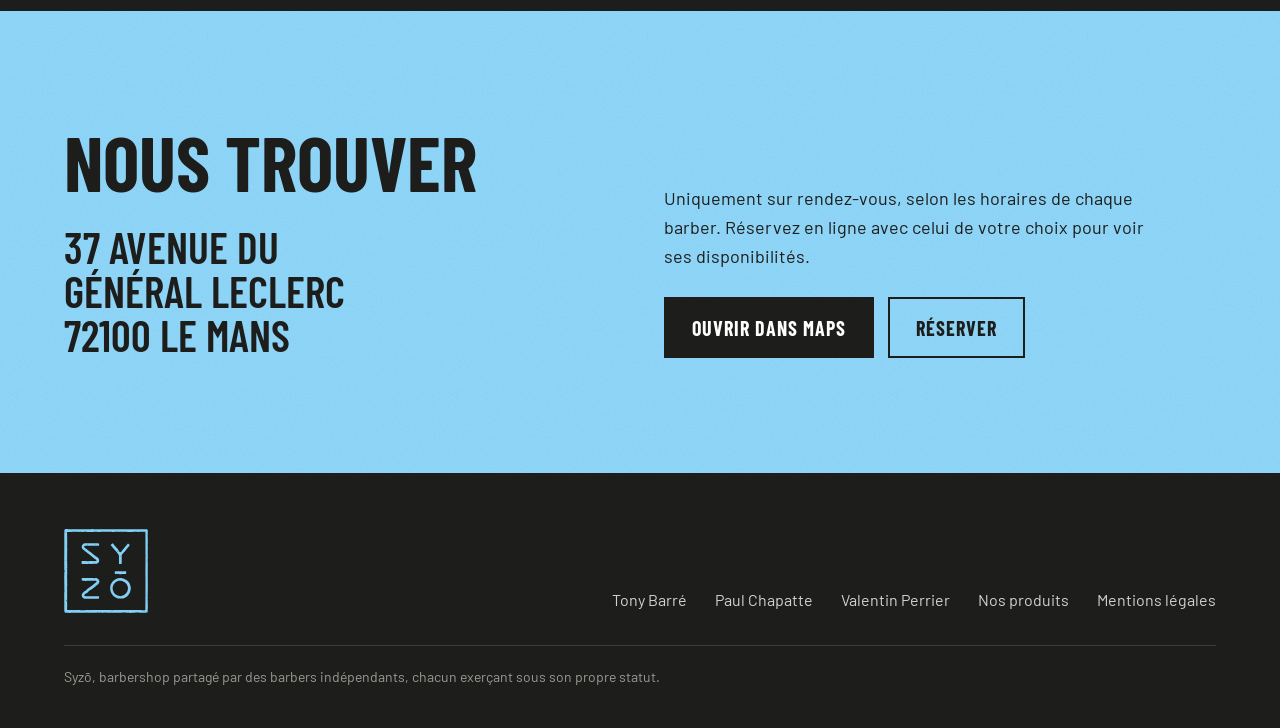
==== commit f5aa1400: "Rename index (9).html to index.html" ====
--- a/index.html
+++ b/index.html
@@ -284,7 +284,7 @@
   <section id="lieu" class="lieu" aria-labelledby="titre-lieu">
     <h2 id="titre-lieu">Un lieu partagé</h2>
     <div class="texte">
-      <p>Le barbershop est situé au rez-de-chaussée d'un immeuble haussmannien, au 37 avenue du Général Leclerc.</p>
+      <p>Le barbershop est situé au rez-de-chaussée d'un immeuble haussmannien, au 37 avenue du Général Leclerc, Le Mans.</p>
       <p>Chaque barber y reçoit ses clients, uniquement sur rendez&#8209;vous.</p>
     </div>
   </section>
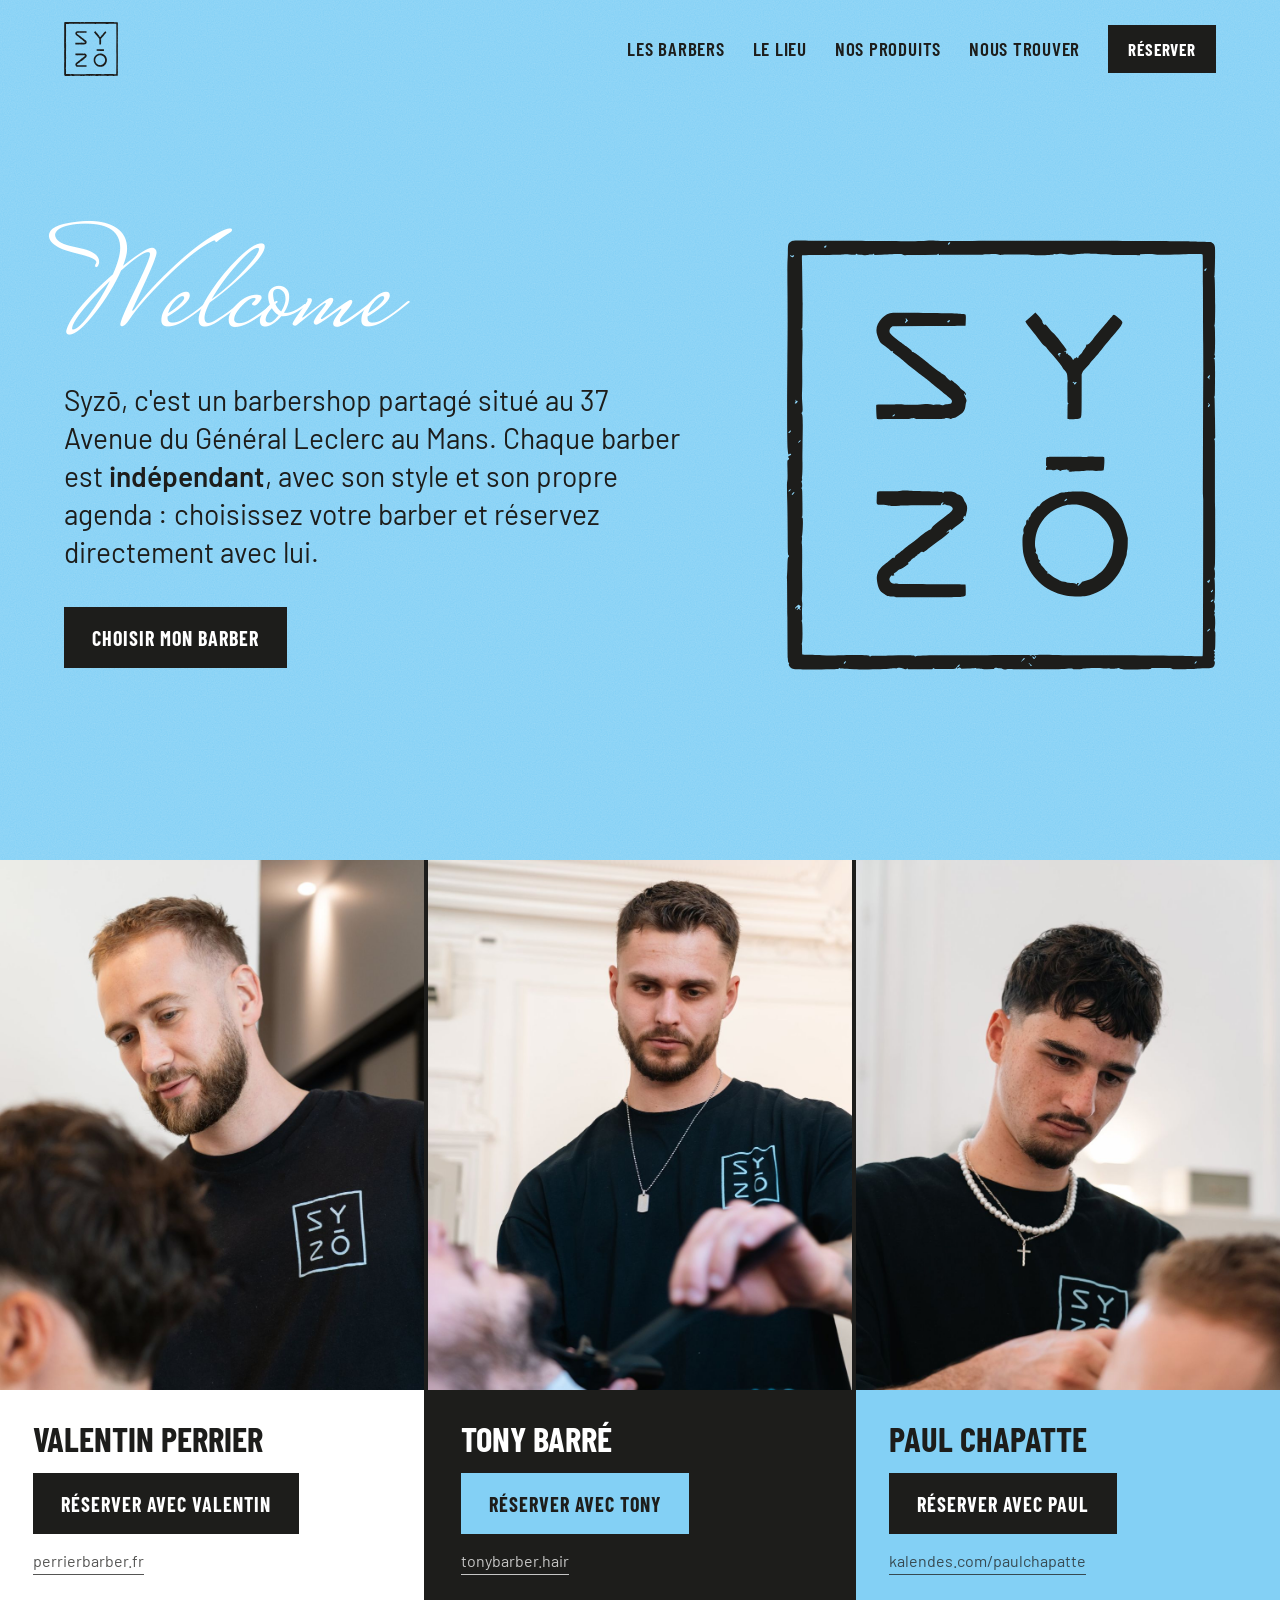
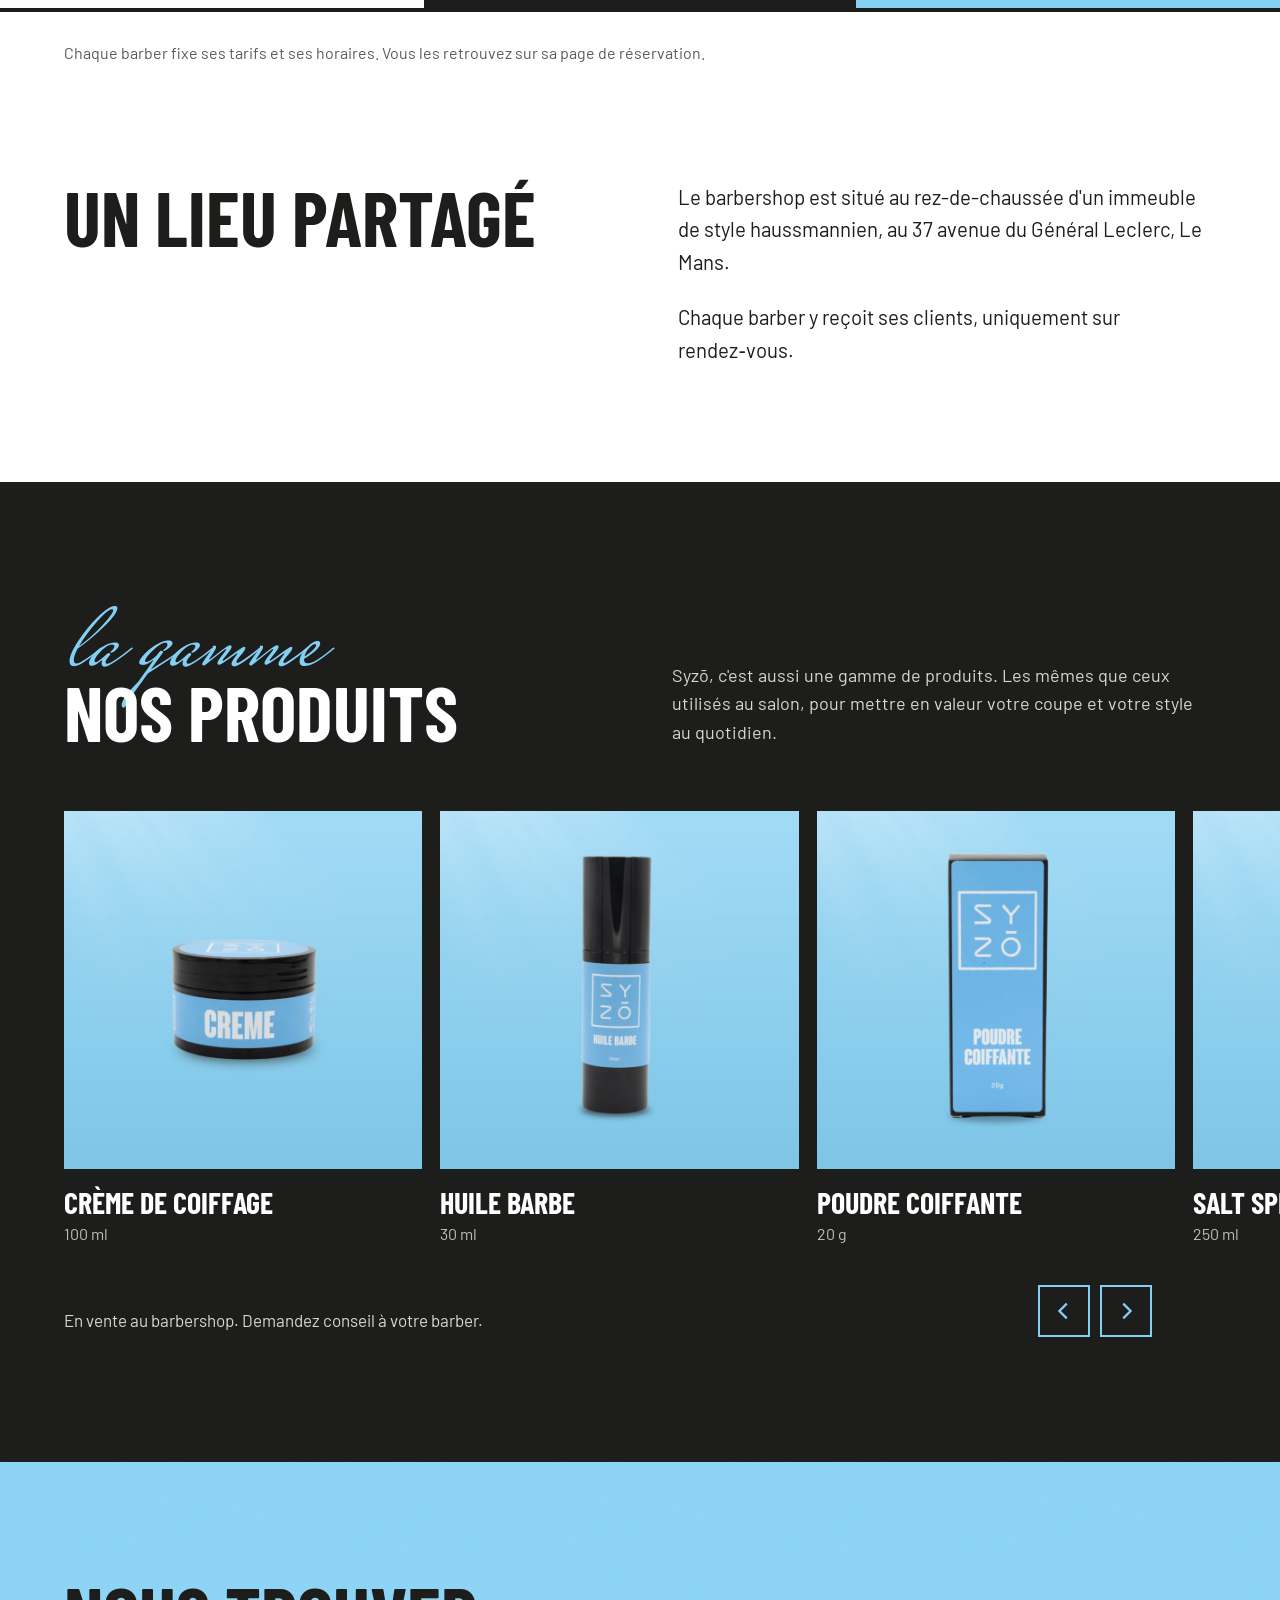
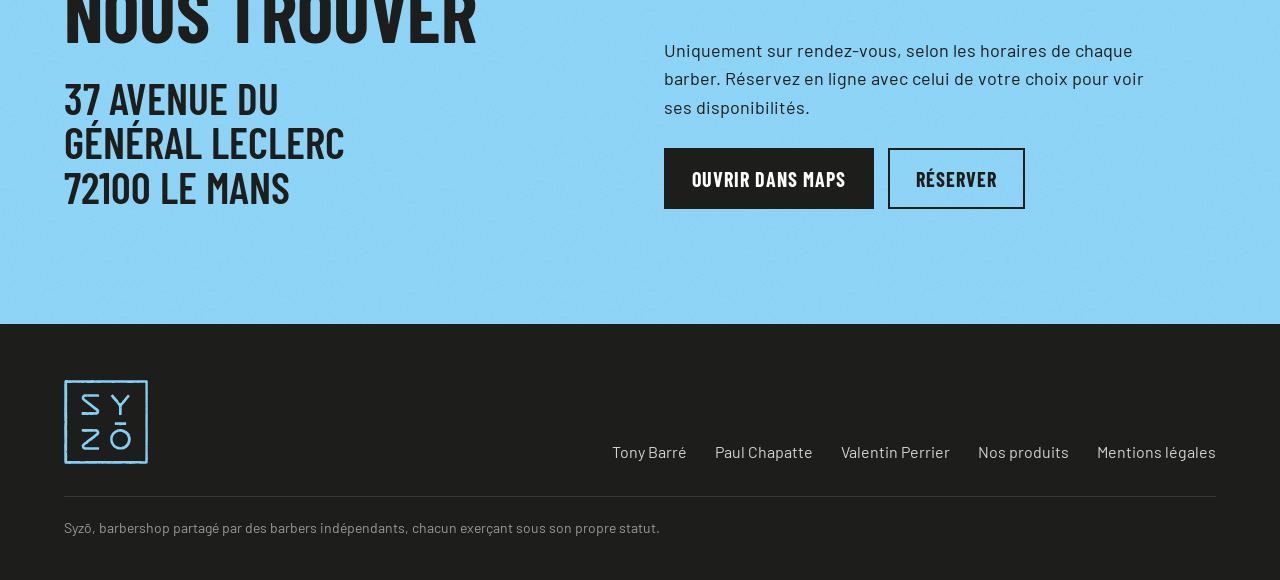
==== commit 156ec9fb: "Add files via upload" ====
--- a/index.html
+++ b/index.html
@@ -52,6 +52,7 @@
   .logo-titre{width:clamp(220px,40vw,560px);aspect-ratio:1;animation:monte .9s cubic-bezier(.2,.7,.2,1) both}
   .logo-titre svg{width:100%;height:100%}
   .welcome{display:block;font-family:var(--signature);color:var(--blanc);font-size:clamp(96px,11vw,170px);line-height:.9;margin:0 0 clamp(4px,1vw,14px) -.04em}
+  .hero p strong{font-weight:600}
   .cache{position:absolute;width:1px;height:1px;overflow:hidden;clip:rect(0 0 0 0);white-space:nowrap}
   .hero h1{font-family:var(--titre);font-weight:700;text-transform:uppercase;font-size:clamp(110px,17vw,270px);line-height:.85;letter-spacing:-.005em}
   .hero h1 span{display:block}
@@ -229,7 +230,7 @@
     <div class="accroche">
       <h1 class="cache">Syzō Barbers, barbershop au Mans</h1>
       <span class="welcome" aria-hidden="true">Welcome</span>
-      <p>Syzō, c'est un barbershop partagé, situé au 37 Avenue du Général Leclerc au Mans. Chacun y a son univers et son propre agenda&nbsp;: choisissez votre barber et réservez directement avec lui.</p>
+      <p>Syzō, c'est un barbershop partagé situé au 37 Avenue du Général Leclerc au Mans. Chaque barber est <strong>indépendant</strong>, avec son style et son propre agenda&nbsp;: choisissez votre barber et réservez directement avec lui.</p>
       <div class="actions">
         <a class="bouton plein" href="#barbers">Choisir mon barber</a>
       </div>
@@ -237,11 +238,7 @@
     <div class="logo-grand"><svg class="logo" role="img" aria-label="Syzō Barbers"><use href="#syzo"/></svg></div>
   </section>
 
-  <section id="barbers" aria-labelledby="titre-barbers">
-    <div class="barbiers-intro">
-      <h2 id="titre-barbers">Choisissez votre barber</h2>
-      <p>Chacun travaille à son compte, avec sa propre façon de couper. Réservez avec celui qui vous correspond.</p>
-    </div>
+  <section id="barbers" aria-label="Les barbers">
 
     <div id="liste-barbers">
       <article class="barbier encre sur-encre" data-barbier="tony">
@@ -284,7 +281,7 @@
   <section id="lieu" class="lieu" aria-labelledby="titre-lieu">
     <h2 id="titre-lieu">Un lieu partagé</h2>
     <div class="texte">
-      <p>Le barbershop est situé au rez-de-chaussée d'un immeuble haussmannien, au 37 avenue du Général Leclerc, Le Mans.</p>
+      <p>Le barbershop est situé au rez-de-chaussée d'un immeuble de style haussmannien, au 37 avenue du Général Leclerc, Le Mans.</p>
       <p>Chaque barber y reçoit ses clients, uniquement sur rendez&#8209;vous.</p>
     </div>
   </section>
--- a/fonts/fonts.css
+++ b/fonts/fonts.css
@@ -10,3 +10,5 @@
 @font-face{font-family:'Barlow';font-style:normal;font-weight:500;font-display:swap;src:url(barlow-latin-ext-500-normal.woff2) format('woff2');unicode-range:U+0100-02BA,U+02BD-02C5,U+02C7-02CC,U+02CE-02D7,U+02DD-02FF,U+0304,U+0308,U+0329,U+1D00-1DBF,U+1E00-1E9F,U+1EF2-1EFF,U+2020,U+20A0-20AB,U+20AD-20C0,U+2113,U+2C60-2C7F,U+A720-A7FF}
 @font-face{font-family:'Mrs Saint Delafield';font-style:normal;font-weight:400;font-display:swap;src:url(mrs-saint-delafield-latin-400-normal.woff2) format('woff2');unicode-range:U+0000-00FF,U+0131,U+0152-0153,U+02BB-02BC,U+02C6,U+02DA,U+02DC,U+0304,U+0308,U+0329,U+2000-206F,U+20AC,U+2122,U+2191,U+2193,U+2212,U+2215,U+FEFF,U+FFFD}
 @font-face{font-family:'Mrs Saint Delafield';font-style:normal;font-weight:400;font-display:swap;src:url(mrs-saint-delafield-latin-ext-400-normal.woff2) format('woff2');unicode-range:U+0100-02BA,U+02BD-02C5,U+02C7-02CC,U+02CE-02D7,U+02DD-02FF,U+0304,U+0308,U+0329,U+1D00-1DBF,U+1E00-1E9F,U+1EF2-1EFF,U+2020,U+20A0-20AB,U+20AD-20C0,U+2113,U+2C60-2C7F,U+A720-A7FF}
+@font-face{font-family:'Barlow';font-style:normal;font-weight:600;font-display:swap;src:url(barlow-latin-600-normal.woff2) format('woff2');unicode-range:U+0000-00FF,U+0131,U+0152-0153,U+02BB-02BC,U+02C6,U+02DA,U+02DC,U+0304,U+0308,U+0329,U+2000-206F,U+20AC,U+2122,U+2191,U+2193,U+2212,U+2215,U+FEFF,U+FFFD}
+@font-face{font-family:'Barlow';font-style:normal;font-weight:600;font-display:swap;src:url(barlow-latin-ext-600-normal.woff2) format('woff2');unicode-range:U+0100-02BA,U+02BD-02C5,U+02C7-02CC,U+02CE-02D7,U+02DD-02FF,U+0304,U+0308,U+0329,U+1D00-1DBF,U+1E00-1E9F,U+1EF2-1EFF,U+2020,U+20A0-20AB,U+20AD-20C0,U+2113,U+2C60-2C7F,U+A720-A7FF}
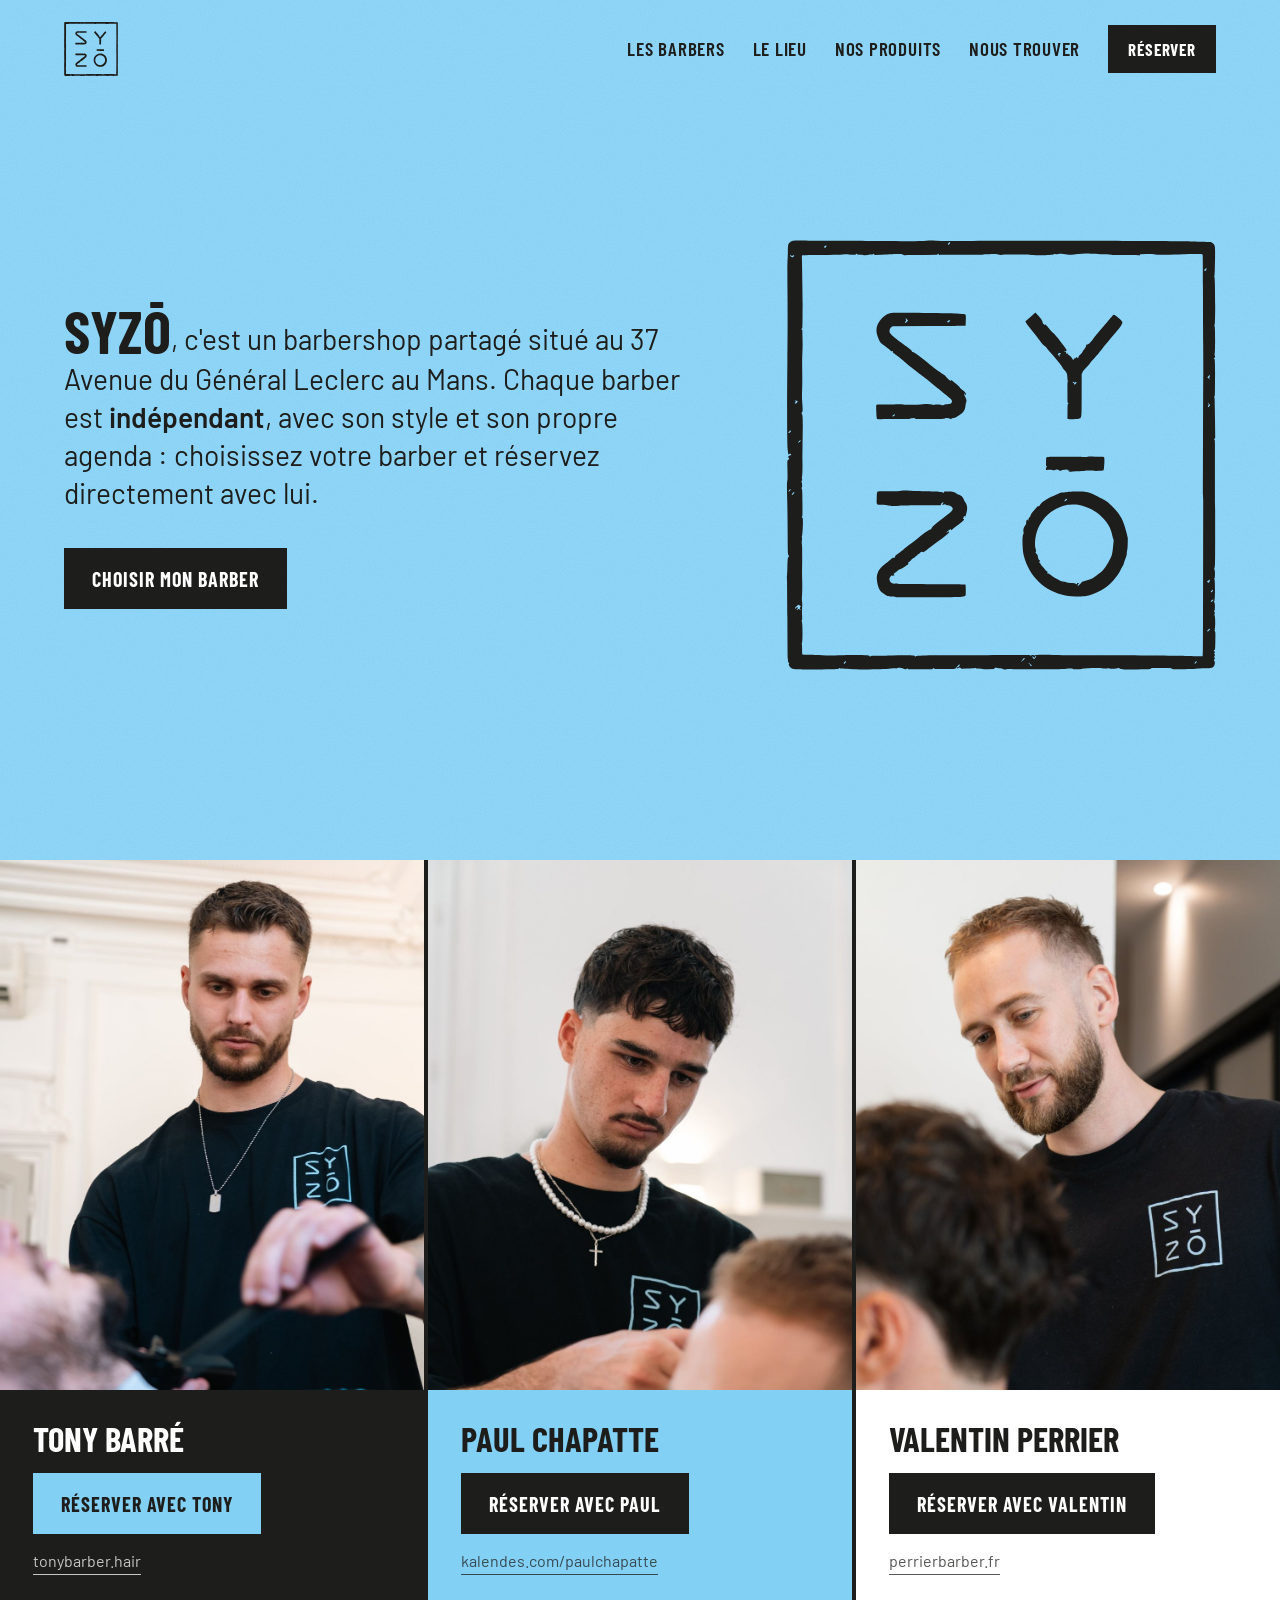
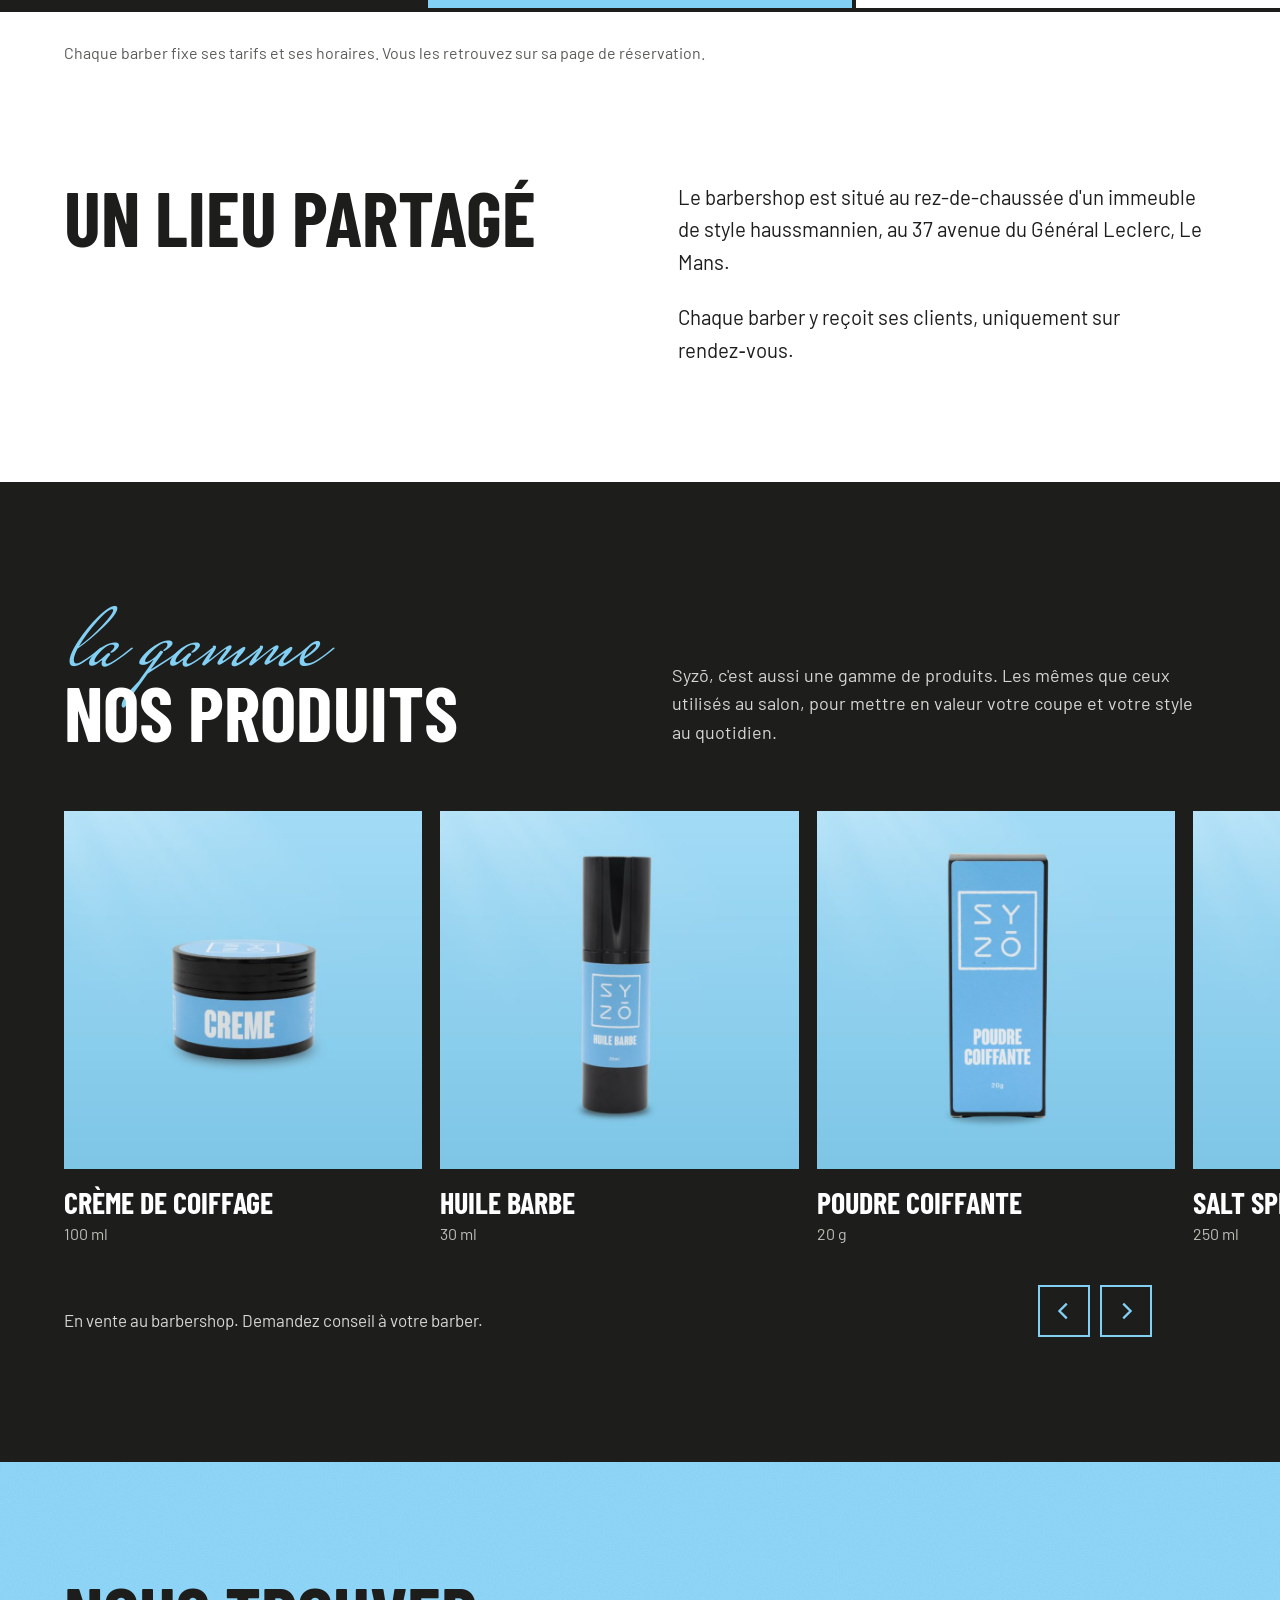
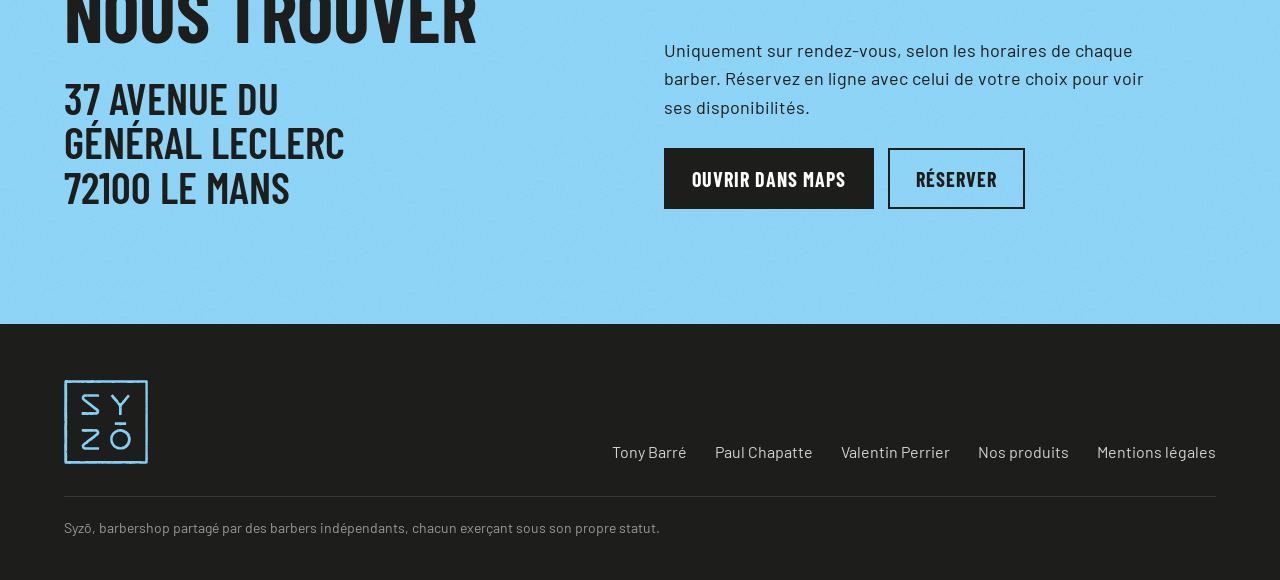
==== commit 789401d2: "Rename index (10).html to index.html" ====
--- a/index.html
+++ b/index.html
@@ -53,6 +53,7 @@
   .logo-titre svg{width:100%;height:100%}
   .welcome{display:block;font-family:var(--signature);color:var(--blanc);font-size:clamp(96px,11vw,170px);line-height:.9;margin:0 0 clamp(4px,1vw,14px) -.04em}
   .hero p strong{font-weight:600}
+  .hero p .marque{font-family:var(--titre);font-weight:700;text-transform:uppercase;font-size:2.1em;line-height:1;letter-spacing:.01em;vertical-align:-.06em}
   .cache{position:absolute;width:1px;height:1px;overflow:hidden;clip:rect(0 0 0 0);white-space:nowrap}
   .hero h1{font-family:var(--titre);font-weight:700;text-transform:uppercase;font-size:clamp(110px,17vw,270px);line-height:.85;letter-spacing:-.005em}
   .hero h1 span{display:block}
@@ -229,8 +230,7 @@
   <section class="hero texture">
     <div class="accroche">
       <h1 class="cache">Syzō Barbers, barbershop au Mans</h1>
-      <span class="welcome" aria-hidden="true">Welcome</span>
-      <p>Syzō, c'est un barbershop partagé situé au 37 Avenue du Général Leclerc au Mans. Chaque barber est <strong>indépendant</strong>, avec son style et son propre agenda&nbsp;: choisissez votre barber et réservez directement avec lui.</p>
+      <p><span class="marque">Syzō</span>, c'est un barbershop partagé situé au 37 Avenue du Général Leclerc au Mans. Chaque barber est <strong>indépendant</strong>, avec son style et son propre agenda&nbsp;: choisissez votre barber et réservez directement avec lui.</p>
       <div class="actions">
         <a class="bouton plein" href="#barbers">Choisir mon barber</a>
       </div>
